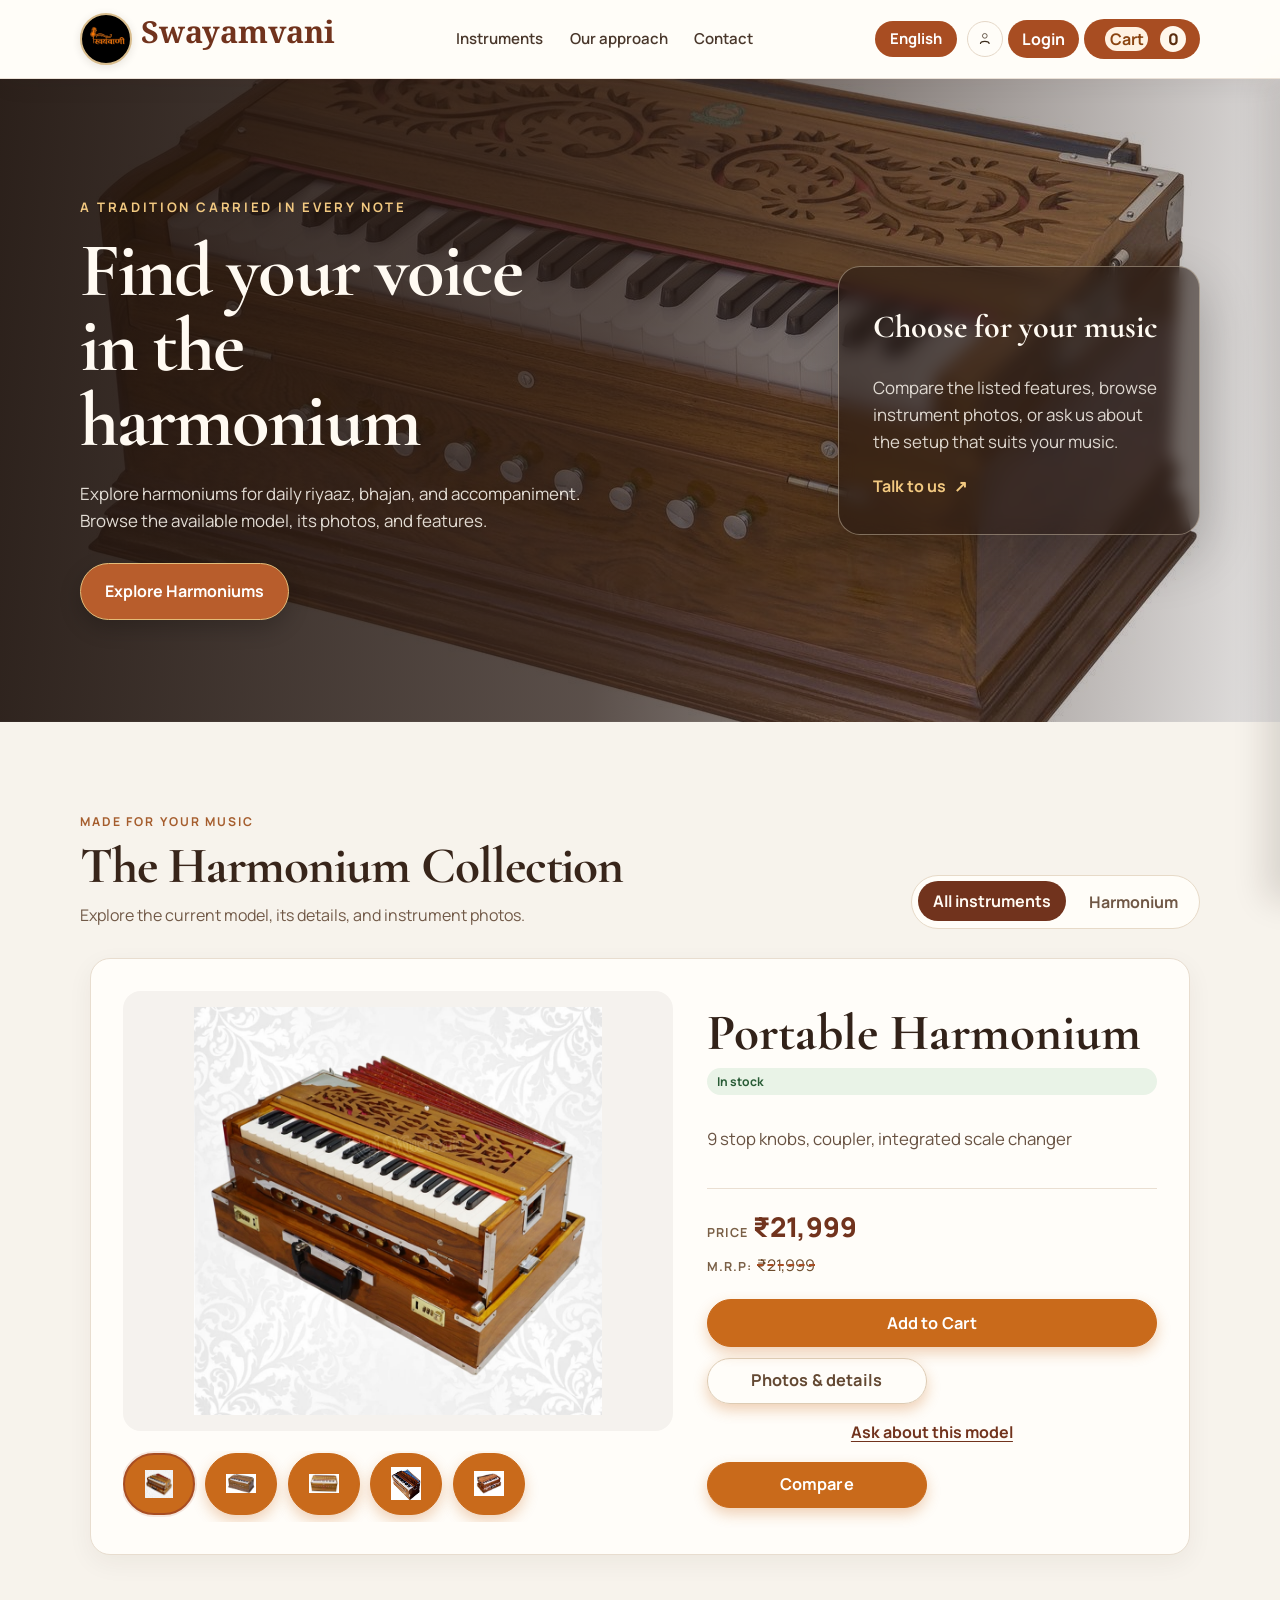
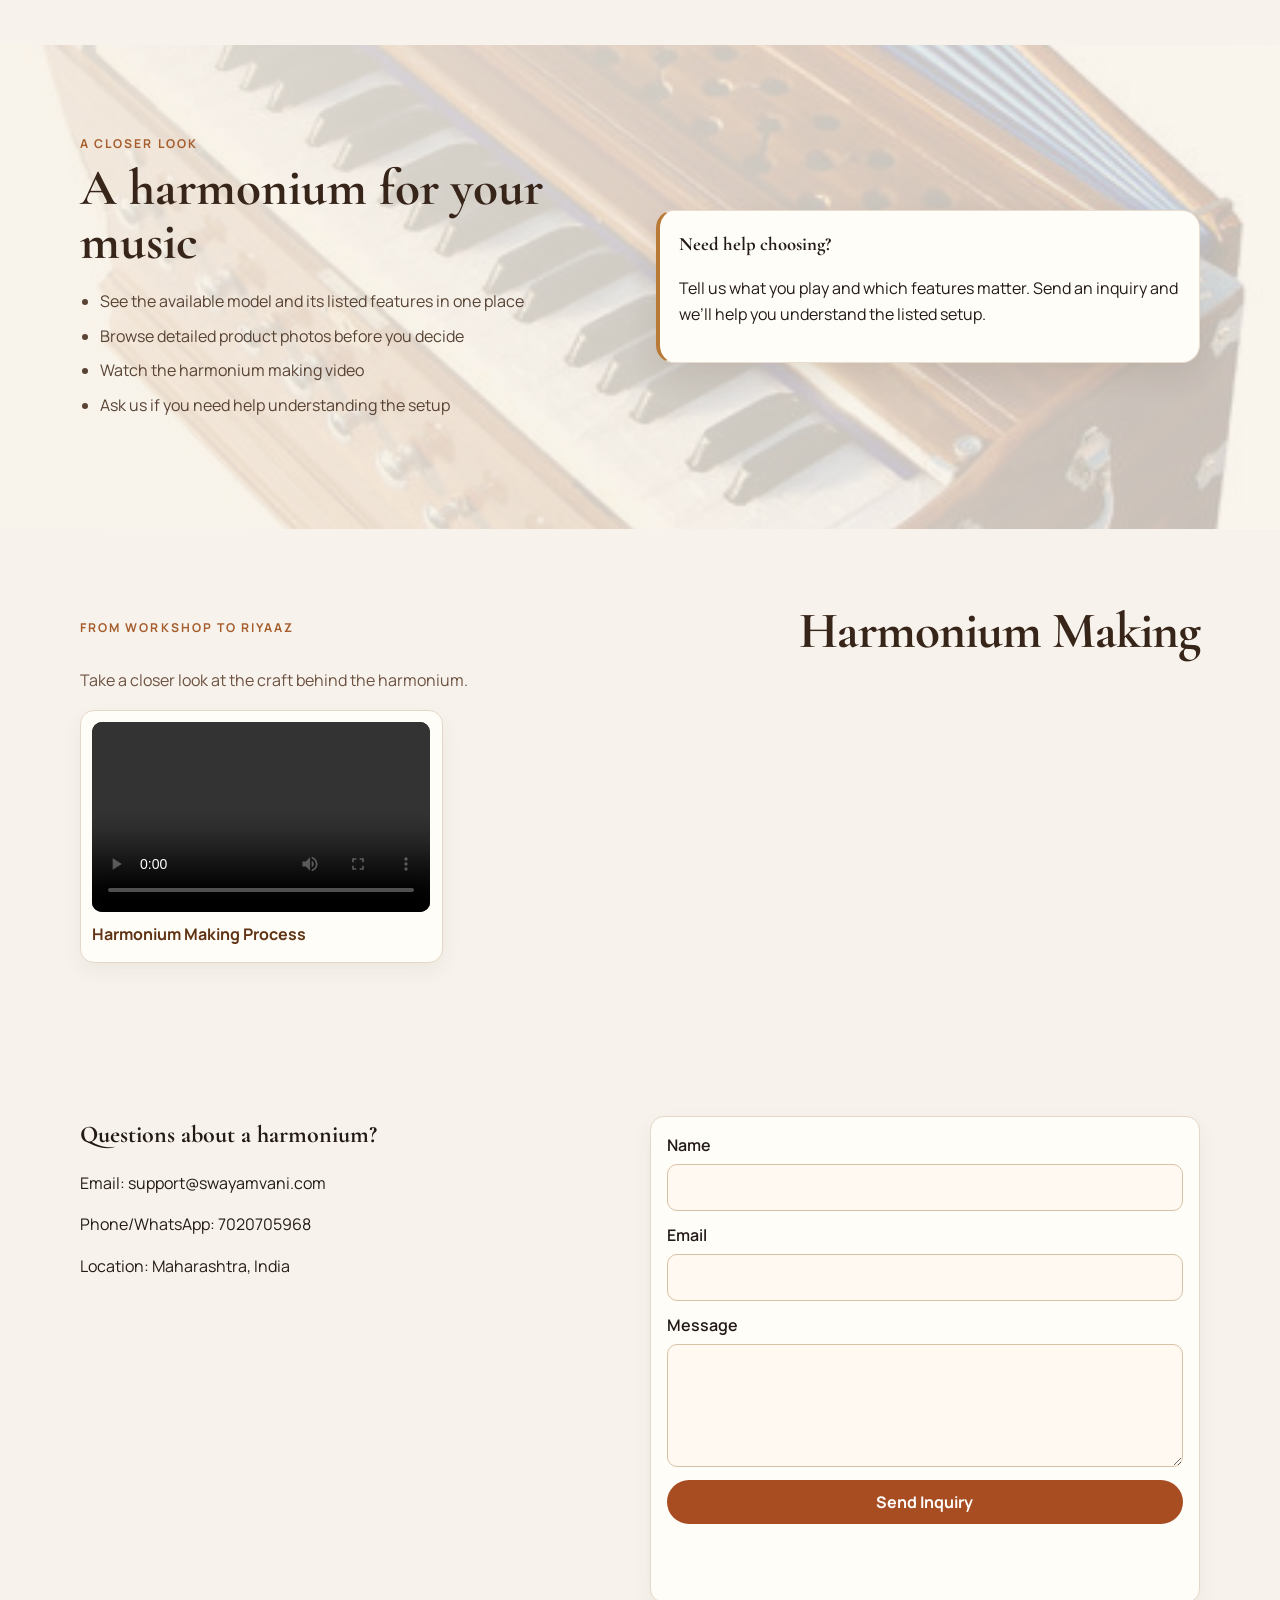
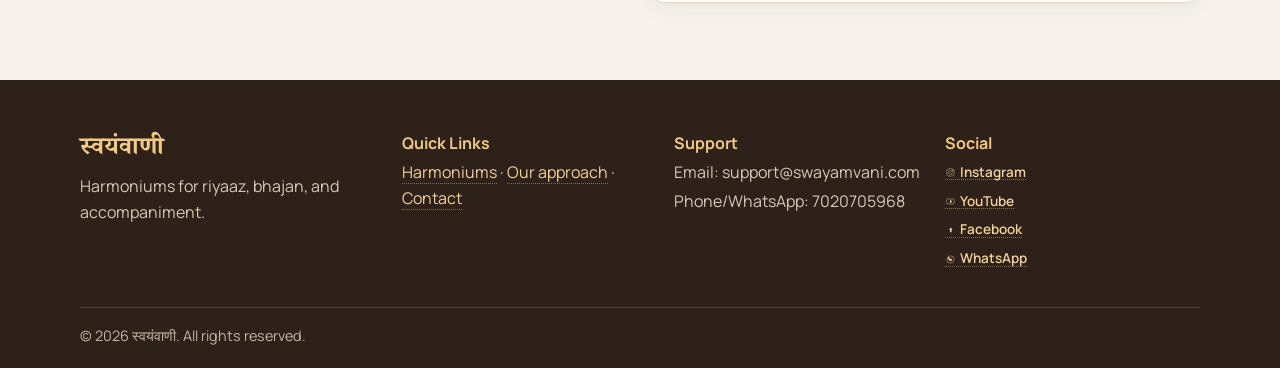
==== index.html @ ae16521b "site re design" ====
<!DOCTYPE html>
<html lang="en">
  <head>
    <meta charset="UTF-8" />
    <meta name="viewport" content="width=device-width, initial-scale=1.0" />
    <title>स्वयंवाणी Harmoniums | Harmoniums for Riyaaz</title>
    <meta
      name="description"
      content="Explore harmoniums for riyaaz, bhajan, and accompaniment. Browse photos, listed features, and harmonium making videos at स्वयंवाणी."
    />
    <link rel="icon" href="/logo.jpeg" type="image/jpeg" />
    <link rel="preconnect" href="https://fonts.googleapis.com" />
    <link rel="preconnect" href="https://fonts.gstatic.com" crossorigin />
    <link
      href="https://fonts.googleapis.com/css2?family=Cormorant+Garamond:wght@500;700&family=Manrope:wght@400;600;700&display=swap"
      rel="stylesheet"
    />
    <link rel="stylesheet" href="styles.css?v=20261112catalog4" />
  </head>
  <body>
    <header class="site-header">
      <div class="container nav-wrap">
        <a href="#" class="brand" aria-label="स्वयंवाणी Harmoniums home">
          <img src="logo.jpeg" alt="स्वयंवाणी Harmoniums" class="brand-logo" onerror="this.style.display='none'" />
          <span id="brandText" class="brand-text">स्वयंवाणी</span>
        </a>
        <nav class="main-nav" aria-label="Main navigation">
          <a href="#products" data-i18n="navProducts">Harmoniums</a>
          <a href="#about" data-i18n="navAbout">Our approach</a>
          <a href="#contact" data-i18n="navContact">Contact</a>
          <!-- Admin link hidden on customer-facing site -->
        </nav>
        <div class="header-actions">
          <label for="langSwitcher" class="sr-only">Language</label>
          <select id="langSwitcher" class="lang-switcher" aria-label="Language">
            <option value="en">English</option>
            <option value="mr">मराठी</option>
            <option value="hi">हिन्दी</option>
          </select>
          <div class="auth-group">
            <span id="customerGreeting" class="customer-greeting" aria-live="polite"></span>
            <div class="profile-menu" id="profileMenu" hidden>
              <button id="customerProfileToggle" class="profile-icon" aria-label="Show profile menu" aria-expanded="false">
                <svg viewBox="0 0 24 24" aria-hidden="true" focusable="false">
                  <circle cx="12" cy="8" r="3.2" />
                  <path d="M6 19c0-2 2-3.5 6-3.5s6 1.5 6 3.5" fill="none" stroke-width="1.5" />
                </svg>
              </button>
              <div class="profile-dropdown" id="profileDropdown" role="menu" aria-hidden="true">
                <button type="button" id="dropdownOrders" role="menuitem">Orders</button>
                <button type="button" id="dropdownLogout" role="menuitem">Logout</button>
              </div>
            </div>
           <!-- <button id="customerOrdersBtn" class="orders-btn" aria-label="View your orders" hidden>My Orders</button> -->
            <button id="customerAuthBtn" class="auth-btn" data-i18n="customerLogin">Login</button>
          </div>
          <button id="cartBtn" class="cart-btn" aria-label="Open cart">
            <span id="cartBtnLabel" data-i18n="cart">Cart</span> <span id="cartCount">0</span>
          </button>
        </div>
      </div>
    </header>

    <div id="ordersModal" class="orders-modal" aria-hidden="true">
      <div class="orders-modal-card">
        <div class="orders-head">
          <h3>My Orders</h3>
          <button id="closeOrdersModal" class="close-cart-icon" type="button" aria-label="Close">×</button>
        </div>
        <div id="ordersEmpty" class="orders-empty">No Record Found.</div>
        <div id="ordersList" class="orders-list" role="list"></div>
      </div>
    </div>

      <main>
        <section class="hero harmonium-hero">
          <div class="container hero-grid">
            <div>
              <p class="eyebrow" data-i18n="heroEyebrow">A tradition carried in every note</p>
              <h1 data-i18n="heroTitle">Find your voice in the harmonium</h1>
              <p data-i18n="heroDesc">
                Explore harmoniums for daily riyaaz, bhajan, and accompaniment. Browse the available model, its photos, and features.
              </p>
              <a class="cta" href="#products" data-i18n="shopInstruments">Shop Instruments</a>
            </div>
            <div class="hero-card">
              <h2 data-i18n="heroCardTitle">Choose for your music</h2>
              <p data-i18n="heroCardDesc">Compare the listed features, browse instrument photos, or ask us about the setup that suits your music.</p>
              <a class="hero-text-link" href="#contact">Talk to us <span aria-hidden="true">↗</span></a>
            </div>
          </div>
        </section>

        <section id="customerProfile" class="customer-profile" hidden>
          <div class="container">
            <div class="profile-card">
              <div class="profile-text">
                <h2 data-i18n="profileTitle">Your Profile</h2>
                <p data-i18n="profileGreeting">Welcome back,</p>
              </div>
              <div class="profile-details">
                <div class="profile-field">
                  <span data-i18n="labelName">Name</span>
                  <strong id="customerProfileName"></strong>
                </div>
                <div class="profile-field">
                  <span data-i18n="labelEmail">Email</span>
                  <strong id="customerProfileEmail"></strong>
                </div>
                <div class="profile-field">
                  <span data-i18n="profileMobileLabel">Mobile number</span>
                  <strong id="customerProfileMobile"></strong>
                </div>
                <div class="profile-field">
                  <span data-i18n="profileAddressLabel">Address</span>
                  <strong id="customerProfileAddress"></strong>
                </div>
                <div class="profile-field">
                  <span data-i18n="profileSinceLabel">Member since</span>
                  <strong id="customerProfileSince"></strong>
                </div>
              </div>
              <button id="profileEditBtn" type="button" class="cta profile-edit-btn" data-i18n="profileEditButton">Edit profile</button>
            </div>
          </div>
        </section>

      <section id="products" class="products-section">
        <div class="container">
          <div class="section-head">
            <div>
              <p class="eyebrow section-eyebrow" data-i18n="collectionEyebrow">Made for your music</p>
              <h2 id="catalogTitle" data-i18n="featuredInstruments">The Harmonium Collection</h2>
              <p id="catalogIntro" class="section-intro" data-i18n="collectionIntro">Explore the current model, its details, and instrument photos.</p>
            </div>
            <div class="filters" id="catalogFilters" role="group" aria-label="Instrument categories"></div>
          </div>
          <div id="productGrid" class="product-grid"></div>
        </div>
      </section>

      <section class="offers-section">
        <div class="container">
          <div class="section-head">
            <h2 id="offerTitleText" data-i18n="offerTitle">Exclusive Customer Offers</h2>
            <p id="offerDescText" data-i18n="offerDesc">Login to see available customer offers.</p>
          </div>
          <div class="offer-grid" id="offerGridDynamic"></div>
        </div>
      </section>

      <section id="about" class="about-section">
        <div class="container about-grid">
          <div>
            <p class="eyebrow section-eyebrow">A closer look</p>
            <h2 data-i18n="aboutTitle">A harmonium for your music</h2>
            <ul>
              <li data-i18n="aboutPoint1">See the available model and its listed features in one place</li>
              <li data-i18n="aboutPoint2">Browse detailed product photos before you decide</li>
              <li data-i18n="aboutPoint3">Watch the harmonium making video</li>
              <li data-i18n="aboutPoint4">Ask us if you need help understanding the setup</li>
            </ul>
          </div>
          <div class="about-note">
            <h3 data-i18n="aboutHelpTitle">Need help choosing?</h3>
            <p data-i18n="aboutHelpDesc">
              Share your level, budget, and style. We’ll recommend the right instrument and setup within 24 hours.
            </p>
          </div>
        </div>
      </section>

      <section id="videos" class="videos-section">
        <div class="container">
          <div class="section-head">
            <p class="eyebrow section-eyebrow">From workshop to riyaaz</p>
            <h2 id="videosSectionTitle" data-i18n="videosTitle">Harmonium Making</h2>
          </div>
          <p id="videosSectionDesc" class="videos-intro" data-i18n="videosDesc">Take a closer look at the craft behind the harmonium.</p>
          <div id="videoGrid" class="video-grid"></div>
        </div>
      </section>

      <section id="contact" class="contact-section">
        <div class="container contact-grid">
          <div>
            <h2 data-i18n="contactTitle">Contact Us</h2>
            <p>Email: support@swayamvani.com</p>
            <p>Phone/WhatsApp: 7020705968</p>
            <p>Location: Maharashtra, India</p>
          </div>
          <form id="inquiryForm" class="inquiry-form">
            <label>
              <span data-i18n="labelName">Name</span>
              <input type="text" id="name" required />
            </label>
            <label>
              <span data-i18n="labelEmail">Email</span>
              <input type="email" id="email" required />
            </label>
            <label>
              <span data-i18n="labelMessage">Message</span>
              <textarea id="message" rows="4" required></textarea>
            </label>
            <button type="submit" data-i18n="sendInquiry">Send Inquiry</button>
            <p id="formStatus" class="form-status" aria-live="polite"></p>
          </form>
        </div>
      </section>
    </main>

    <aside id="cartPanel" class="cart-panel" aria-hidden="true">
      <div class="cart-header">
        <h2 data-i18n="yourCart">Your Cart</h2>
        <button id="closeCart" class="close-cart-icon" aria-label="Close cart">×</button>
      </div>
      <p id="cartDiscountHint" class="cart-alert" aria-live="polite"></p>
  <div class="cart-body-grid">
        <div id="cartItems" class="cart-items"></div>
        <div class="cart-summary">
          <div class="summary-card">
            <h3 class="summary-title">Order Summary</h3>
            <div class="summary-body">
              <div class="summary-row"><span>Items</span><span id="cartItemsCount">0</span></div>
              <div class="summary-row"><span>Subtotal</span><span id="cartSubtotal">₹0</span></div>
              <div class="summary-row"><span>Savings</span><span id="cartTotalSavings">₹0</span></div>
              <p id="cartSavings" class="cart-savings" aria-live="polite"></p>
              <div class="coupon-box">
                <label for="couponCodeInput" data-i18n="couponLabel">Coupon</label>
                <div class="coupon-row">
                  <input id="couponCodeInput" type="text" placeholder="Enter code" autocomplete="off" />
                  <button id="couponApplyBtn" type="button" class="filter-btn" data-i18n="applyCoupon">Apply</button>
                </div>
                <p id="couponStatus" class="form-status" aria-live="polite"></p>
              </div>
              <div class="ship-box">
                  <label for="checkoutMobile">Mobile</label>
                  <input id="checkoutMobile" type="tel" inputmode="numeric" pattern="\\d{10}" maxlength="10" placeholder="10-digit mobile" />
                  <label for="checkoutAddress">Shipping Address</label>
                  <textarea id="checkoutAddress" rows="2" placeholder="House, street, city, pincode"></textarea>
                  <p id="shipStatus" class="form-status" aria-live="polite"></p>
                </div>
            </div>
            <div class="summary-total"><span data-i18n="total">Total</span><span id="cartTotal">₹0</span></div>
            <div class="cart-actions">
              <button id="checkoutBtn" data-i18n="checkout">Proceed to Checkout</button>
              <button id="closeCartFooter" class="close-cart-btn" data-i18n="closeCart">Close Cart</button>
            </div>
          </div>
        </div>
      </div>
    </aside>

    <div id="productModal" class="product-modal" aria-hidden="true">
      <div class="product-modal-card">
        <div class="product-modal-head">
          <h3 id="productModalTitle"></h3>
          <button id="closeProductModal" class="close-cart-icon" type="button" aria-label="Close">×</button>
        </div>
        <p id="productModalMeta" class="product-modal-meta"></p>
        <div id="productMediaList" class="product-media-list"></div>
        <div class="product-modal-actions">
          <button id="productModalAddToCart" type="button" data-i18n="addToCart">Add to Cart</button>
        </div>
      </div>
    </div>

    <div id="customerModal" class="customer-modal" aria-hidden="true">
      <div class="customer-modal-card">
        <div class="customer-modal-head">
          <h3 data-i18n="customerTitle">Customer Account</h3>
          <button id="closeCustomerModal" class="close-cart-icon" type="button" aria-label="Close">×</button>
        </div>
        <div class="customer-layout">
          <div class="customer-auth-grid">
            <form id="customerLoginForm" class="inquiry-form customer-form">
              <h4 data-i18n="customerLogin">Login</h4>
              <label>
                <span data-i18n="labelEmail">Email</span>
                <input type="email" id="customerLoginEmail" required />
              </label>
              <label>
                <span data-i18n="customerPassword">Password</span>
                <span class="password-field">
                  <input type="password" id="customerLoginPassword" minlength="6" required />
                  <button type="button" class="password-toggle" data-target="customerLoginPassword" onclick="togglePasswordById('customerLoginPassword', this)" aria-label="Show password" aria-pressed="false">
                    <svg class="password-eye" viewBox="0 0 24 24" aria-hidden="true">
                      <path d="M2 12s3.5-6 10-6 10 6 10 6-3.5 6-10 6-10-6-10-6z" fill="none" stroke="currentColor" stroke-width="2"/>
                      <circle cx="12" cy="12" r="3" fill="none" stroke="currentColor" stroke-width="2"/>
                      <path class="password-eye-slash" d="M4 20L20 4" fill="none" stroke="currentColor" stroke-width="2"/>
                    </svg>
                  </button>
                </span>
              </label>
              <button type="submit" data-i18n="customerLogin">Login</button>
              <p id="customerLoginStatus" class="form-status customer-auth-status" aria-live="polite"></p>
              <p class="form-footnote">We’ll remember your cart and lesson credits.</p>
              <a href="#forgot-password" id="forgotPasswordLink" class="text-link" data-i18n="customerForgotPassword">Forgot password?</a>
              <a href="#" id="showRegisterLink" class="text-link">Create account</a>
            </form>
            <form id="customerRegisterForm" class="inquiry-form customer-form hidden">
              <h4 data-i18n="customerRegister">Create Account</h4>
              <label>
                <span data-i18n="labelName">Name</span>
                <input
                  type="text"
                  id="customerRegisterName"
                  placeholder="Enter first and last name"
                  maxlength="20"
                  pattern=".{1,20}"
                  title="Enter first and last name, max 20 characters"
                  required
                />
              </label>
              <label>
                <span data-i18n="labelEmail">Email</span>
                <input type="email" id="customerRegisterEmail" required />
              </label>
              <label>
                <span data-i18n="customerPassword">Password</span>
                <span class="password-field">
                  <input type="password" id="customerRegisterPassword" minlength="6" required />
                  <button type="button" class="password-toggle" data-target="customerRegisterPassword" onclick="togglePasswordById('customerRegisterPassword', this)" aria-label="Show password" aria-pressed="false">
                    <svg class="password-eye" viewBox="0 0 24 24" aria-hidden="true">
                      <path d="M2 12s3.5-6 10-6 10 6 10 6-3.5 6-10 6-10-6-10-6z" fill="none" stroke="currentColor" stroke-width="2"/>
                      <circle cx="12" cy="12" r="3" fill="none" stroke="currentColor" stroke-width="2"/>
                      <path class="password-eye-slash" d="M4 20L20 4" fill="none" stroke="currentColor" stroke-width="2"/>
                    </svg>
                  </button>
                </span>
              </label>
              <button type="submit" data-i18n="customerRegister">Create Account</button>
              <p id="customerRegisterStatus" class="form-status customer-auth-status" aria-live="polite"></p>
              <p class="form-footnote">No spam. Only order updates and tuning tips.</p>
              <a href="#" id="backToLoginLink" class="text-link" data-i18n="customerBackToLogin">Back to login</a>
            </form>
            <form id="customerForgotForm" class="inquiry-form customer-form hidden">
              <h4 data-i18n="customerForgotPassword">Forgot password?</h4>
              <p class="form-footnote" data-i18n="customerForgotDesc">
                Enter the email tied to your account and we will email you a temporary password.
              </p>
              <label>
                <span data-i18n="labelEmail">Email</span>
                <input type="email" id="customerForgotEmail" required />
              </label>
              <button type="submit" data-i18n="customerSendReset">Send reset instructions</button>
              <p id="customerForgotStatus" class="form-status customer-auth-status" aria-live="polite"></p>
              <a href="#" id="backToLoginFromForgot" class="text-link" data-i18n="customerBackToLogin">Back to login</a>
            </form>
            <form id="customerUpdateForm" class="inquiry-form customer-form hidden">
              <h4 data-i18n="customerUpdatePassword">Update password</h4>
              <p class="form-footnote" data-i18n="customerUpdatePasswordDesc">
                Choose a strong new password and confirm it below.
              </p>
              <label>
                <span data-i18n="customerPassword">New password</span>
                <span class="password-field">
                  <input type="password" id="customerNewPassword" minlength="6" required />
                  <button
                    type="button"
                    class="password-toggle"
                    data-target="customerNewPassword"
                    onclick="togglePasswordById('customerNewPassword', this)"
                    aria-label="Show password"
                    aria-pressed="false"
                  >
                    <svg class="password-eye" viewBox="0 0 24 24" aria-hidden="true">
                      <path d="M2 12s3.5-6 10-6 10 6 10 6-3.5 6-10 6-10-6-10-6z" fill="none" stroke="currentColor" stroke-width="2"/>
                      <circle cx="12" cy="12" r="3" fill="none" stroke="currentColor" stroke-width="2"/>
                      <path class="password-eye-slash" d="M4 20L20 4" fill="none" stroke="currentColor" stroke-width="2"/>
                    </svg>
                  </button>
                </span>
              </label>
              <label>
                <span data-i18n="customerConfirmPassword">Confirm password</span>
                <span class="password-field">
                  <input type="password" id="customerConfirmPassword" minlength="6" required />
                  <button
                    type="button"
                    class="password-toggle"
                    data-target="customerConfirmPassword"
                    onclick="togglePasswordById('customerConfirmPassword', this)"
                    aria-label="Show password"
                    aria-pressed="false"
                  >
                    <svg class="password-eye" viewBox="0 0 24 24" aria-hidden="true">
                      <path d="M2 12s3.5-6 10-6 10 6 10 6-3.5 6-10 6-10-6-10-6z" fill="none" stroke="currentColor" stroke-width="2"/>
                      <circle cx="12" cy="12" r="3" fill="none" stroke="currentColor" stroke-width="2"/>
                      <path class="password-eye-slash" d="M4 20L20 4" fill="none" stroke="currentColor" stroke-width="2"/>
                    </svg>
                  </button>
                </span>
              </label>
              <button type="submit" data-i18n="customerUpdatePassword">Update password</button>
              <p id="customerUpdateStatus" class="form-status customer-auth-status" aria-live="polite"></p>
              <a href="#" id="backToLoginFromUpdate" class="text-link" data-i18n="customerBackToLogin">Back to login</a>
            </form>
          </div>
    </div>
  </div>
</div>

    <div id="profileModal" class="customer-modal" aria-hidden="true">
      <div class="customer-modal-card">
        <div class="customer-modal-head">
          <h3 data-i18n="profileEditTitle">Edit profile</h3>
          <button id="closeProfileModal" class="close-cart-icon" type="button" aria-label="Close">×</button>
        </div>
        <form id="customerProfileForm" class="inquiry-form customer-form">
          <label>
            <span data-i18n="labelEmail">Email</span>
            <input type="email" id="profileEmailInput" required />
          </label>
          <label>
            <span data-i18n="profileMobileLabel">Mobile number</span>
            <input type="tel" id="profileMobileInput" />
          </label>
          <label>
            <span data-i18n="profileAddressLabel">Address</span>
            <textarea id="profileAddressInput" rows="3"></textarea>
          </label>
          <button type="submit" data-i18n="profileSaveChanges">Save changes</button>
          <p id="customerProfileStatus" class="form-status customer-auth-status" aria-live="polite"></p>
        </form>
      </div>
    </div>

    <footer class="site-footer">
      <div class="container footer-grid">
        <div>
          <p class="footer-brand">स्वयंवाणी</p>
          <p class="footer-copy">Harmoniums for riyaaz, bhajan, and accompaniment.</p>
        </div>
        <div>
          <p class="footer-title">Quick Links</p>
          <p><a href="#products">Harmoniums</a> · <a href="#about">Our approach</a> · <a href="#contact">Contact</a></p>
        </div>
        <div>
          <p class="footer-title">Support</p>
          <p>Email: support@swayamvani.com</p>
          <p>Phone/WhatsApp: 7020705968</p>
        </div>
        <div>
          <p class="footer-title">Social</p>
          <p>
            <a class="social-link" href="https://instagram.com/swayamvani_instruments" target="_blank" rel="noopener noreferrer">
              <svg class="social-icon" viewBox="0 0 24 24" aria-hidden="true" focusable="false">
                <rect x="4" y="4" width="16" height="16" rx="5" stroke-width="1.5" />
                <circle cx="12" cy="12" r="4" stroke-width="1.5" />
                <circle cx="17" cy="7" r="1.2" fill="currentColor" stroke="none" />
              </svg>
              Instagram
            </a>
          </p>
          <p>
            <a class="social-link" href="https://youtube.com/@swayamvani" target="_blank" rel="noopener noreferrer">
              <svg class="social-icon" viewBox="0 0 24 24" aria-hidden="true" focusable="false">
                <rect x="3.5" y="6.5" width="17" height="11" rx="3" stroke-width="1.5" />
                <polygon points="11,8 16,12 11,16" fill="currentColor" stroke="none" />
              </svg>
              YouTube
            </a>
          </p>
          <p>
            <a class="social-link" href="https://facebook.com/swayamvani" target="_blank" rel="noopener noreferrer">
              <svg class="social-icon" viewBox="0 0 24 24" aria-hidden="true" focusable="false">
                <path d="M10 8h2V6h2.5v2H16v2h-1.5v6H11V10H9V8z" fill="currentColor" stroke="none" />
              </svg>
              Facebook
            </a>
          </p>
          <p>
            <a class="social-link" href="https://wa.me/917020705968" target="_blank" rel="noopener noreferrer">
              <svg class="social-icon" viewBox="0 0 24 24" aria-hidden="true" focusable="false">
                <circle cx="12" cy="12" r="8" stroke-width="1.5" />
                <path d="M15.2 10.8c-.2-.1-1-.3-1.3-.3-.4 0-.9.3-1.1.5-.2.2-.5.2-.8.1-.3-.1-.9-.5-1.3-.9-.4-.4-.6-.8-.5-1.1.1-.3.2-.4 0-.6-.1-.2-.6-1.1-.9-1.5-.3-.4-.6-.3-.9-.3H8c-.2 0-.5.1-.7.3-.2.2-.8.7-.8 1.8 0 1 .8 2.6 1 2.9.2.3 1.6 2.4 4.2 3.4.6.3 1.2.5 1.7.4.5-.1 1.4-.5 1.8-.9.4-.4.4-.8.3-.9-.1-.1-.3-.2-.5-.3z" fill="currentColor" stroke="none" />
              </svg>
              WhatsApp
            </a>
          </p>
        </div>
      </div>
      <div class="container footer-bottom">© 2026 स्वयंवाणी. All rights reserved.</div>
    </footer>

    <script src="https://checkout.razorpay.com/v1/checkout.js"></script>
    <script src="script.js?v=20261112catalog4"></script>
    <script src="inventory.js?v=20261112harmonium1"></script>
    <script src="comparison.js?v=20261112v1"></script>
    <script src="assets/orders/orders.js?v=20260322v1"></script>
  </body>
</html>
---- styles.css ----
@import url("https://fonts.googleapis.com/css2?family=Manrope:wght@400;600;700&family=Cormorant+Garamond:wght@500;700&family=Noto+Serif+Devanagari:wght@600;700&display=swap");

:root {
  --bg: #f7f1e8;
  --surface: #fffdf8;
  --text: #1f1a17;
  --accent: #c96a1b;
  --accent-dark: #8a4410;
  --gold: #d79a45;
  --line: #e6d9c8;
  --success: #1d6d32;
}

*,
*::before,
*::after {
  box-sizing: border-box;
}

img {
  max-width: 100%;
  height: auto;
}

html {
  font-size: 16px;
}

body {
  margin: 0;
  font-family: "Manrope", sans-serif;
  line-height: 1.6;
  -webkit-text-size-adjust: 100%;
  background:
    linear-gradient(rgba(247, 241, 232, 0.78), rgba(247, 241, 232, 0.9)),
    url("Indian_instrument.jpeg"),
    radial-gradient(circle at 85% 20%, rgba(201, 106, 27, 0.14) 0%, transparent 32%),
    radial-gradient(circle at 10% 75%, rgba(215, 154, 69, 0.12) 0%, transparent 27%),
    var(--bg);
  background-size: cover, cover, auto, auto, auto;
  background-position: center, center, center, center, center;
  background-attachment: fixed;
  color: var(--text);
}

h1,
h2,
h3 {
  font-family: "Cormorant Garamond", serif;
  margin: 0;
}

.container {
  width: min(1120px, 92%);
  margin: 0 auto;
}

.site-header {
  position: sticky;
  top: 0;
  z-index: 30;
  border-bottom: 1px solid var(--line);
  background: rgba(255, 251, 244, 0.94);
  backdrop-filter: blur(8px);
}

.nav-wrap {
  display: flex;
  align-items: center;
  justify-content: space-between;
  min-height: 70px;
  gap: 0.65rem;
}

.brand {
  display: inline-flex;
  align-items: center;
  gap: 0.55rem;
  text-decoration: none;
  color: var(--accent);
}

.brand-logo {
  width: 52px;
  height: 52px;
  object-fit: cover;
  border-radius: 50%;
  border: 2px solid var(--gold);
  background: #000;
  padding: 4px;
}

.brand-text {
  font-family: "Noto Serif Devanagari", "Tiro Devanagari Hindi", serif;
  font-size: 1.9rem;
  font-weight: 700;
  line-height: 1;
}

.main-nav {
  display: flex;
  gap: 1.2rem;
}

.main-nav a {
  text-decoration: none;
  color: #3a2a1a;
  font-weight: 600;
  transition: color 0.2s ease;
}

.main-nav a[data-i18n="navAdmin"] {
  display: none !important;
}

.main-nav a:hover {
  color: var(--accent-dark);
}

.header-actions {
  display: flex;
  align-items: center;
  gap: 0.35rem;
  flex-wrap: wrap;
  justify-content: flex-end;
  min-width: 0;
}

.admin-header-actions {
  display: none;
  align-items: center;
  gap: 0.5rem;
}

.admin-header-actions.is-visible {
  display: flex;
}

.auth-group {
  display: inline-flex;
  align-items: center;
  gap: 0.28rem;
  min-width: 0;
}

.lang-switcher {
  border: none;
  border-radius: 999px;
  background: var(--accent);
  color: #fff;
  padding: 0.45rem 0.95rem;
  height: 2.2rem;
  font-family: "Manrope", sans-serif;
  font-size: 0.93rem;
  font-weight: 700;
  text-align: left;
  min-width: 0;
  line-height: 1.2;
  cursor: pointer;
  appearance: none;
  transition: transform 0.2s ease, background 0.2s ease;
}

.header-actions .auth-btn,
.header-actions .orders-btn,
.header-actions .cart-btn {
  padding: 0.48rem 0.88rem;
  min-height: 2.15rem;
}

.orders-btn {
  font-size: 0.92rem;
  font-weight: 700;
}

.cart-btn {
  display: inline-flex;
  align-items: center;
  gap: 0.35rem;
  font-size: 0.95rem;
}

.cart-btn #cartCount {
  min-width: 1.6rem;
  min-height: 1.6rem;
  display: inline-flex;
  align-items: center;
  justify-content: center;
  border-radius: 999px;
  background: #fff7ec;
  color: #5a2d0f;
  font-weight: 800;
  padding: 0 0.3rem;
}

.customer-greeting {
  max-width: 90px;
  overflow: hidden;
  text-overflow: ellipsis;
  white-space: nowrap;
  font-weight: 700;
  color: #3a2a1a;
  display: inline-block;
  font-size: 0.95rem;
  line-height: 1.2;
  flex-shrink: 1;
}

.profile-icon {
  width: 2.25rem;
  min-width: 2.25rem;
  height: 2.25rem;
  border: 1px solid var(--line);
  border-radius: 999px;
  background: var(--surface);
  color: #3a2a1a;
  display: inline-flex;
  align-items: center;
  justify-content: center;
  cursor: pointer;
  transition: transform 0.2s ease, background 0.2s ease;
}

.profile-icon svg {
  width: 1.1rem;
  height: 1.1rem;
  stroke: currentColor;
  fill: none;
}

.profile-icon[aria-expanded="true"] {
  background: #fff6ea;
  border-color: var(--accent);
}

.profile-menu {
  position: relative;
  display: inline-flex;
}

.profile-dropdown {
  position: absolute;
  top: calc(100% + 6px);
  right: 0;
  min-width: 160px;
  background: #fffaf3;
  border: 1px solid #e6d3bf;
  border-radius: 12px;
  box-shadow: 0 10px 32px rgba(52, 26, 12, 0.16);
  padding: 0.4rem;
  display: none;
  flex-direction: column;
  gap: 0.25rem;
  z-index: 50;
}

.profile-dropdown button {
  border: none;
  background: #fff;
  border-radius: 10px;
  padding: 0.55rem 0.75rem;
  text-align: left;
  font-weight: 700;
  color: #3a2a1a;
  cursor: pointer;
  transition: background 0.15s ease, color 0.15s ease;
}

.profile-dropdown button:hover {
  background: #fff1dc;
  color: var(--accent-dark);
}

.profile-menu.open .profile-dropdown {
  display: flex;
}

.lang-switcher:focus-visible {
  outline: 2px solid rgba(201, 106, 27, 0.35);
  outline-offset: 2px;
}

.logout-hidden {
  display: none !important;
}

.sr-only {
  position: absolute;
  width: 1px;
  height: 1px;
  padding: 0;
  margin: -1px;
  overflow: hidden;
  clip: rect(0, 0, 0, 0);
  white-space: nowrap;
  border: 0;
}

.cart-btn,
.orders-btn,
.auth-btn,
.cta,
.filter-btn,
.cart-item button,
.inquiry-form button,
#checkoutBtn,
.close-cart-btn,
.product-card button,
.product-modal-actions button,
.video-form button,
.video-delete {
  border: none;
  border-radius: 999px;
  background: var(--accent);
  color: #fff;
  font-family: "Manrope", sans-serif;
  font-size: 1rem;
  font-weight: 700;
  padding: 0.68rem 1.1rem;
  cursor: pointer;
  transition: background 0.2s ease, box-shadow 0.2s ease;
}

.product-card button,
.product-modal-actions button,
#productModalAddToCart {
  font-size: 1.02rem;
  padding: 0.78rem 1.25rem;
  min-width: 0;
  line-height: 1.2;
  letter-spacing: 0.01em;
  background: #c96a1b;
  border: 1px solid #c96a1b;
  box-shadow: 0 6px 14px rgba(201, 106, 27, 0.3);
  display: inline-flex;
  align-items: center;
  justify-content: center;
}

.cart-item button {
  font-size: 0.9rem;
  padding: 0.5rem 0.85rem;
  min-width: auto;
  box-shadow: none;
}

.filter-btn {
  padding: 0.45rem 0.9rem;
}

.product-card button:hover,
.product-modal-actions button:hover,
#productModalAddToCart:hover {
  background: #b35d17;
  border-color: #b35d17;
  box-shadow: 0 6px 14px rgba(179, 93, 23, 0.3);
}

.product-card button:active,
.product-modal-actions button:active,
#productModalAddToCart:active {
  background: #9d5314;
  border-color: #9d5314;
  box-shadow: 0 4px 10px rgba(157, 83, 20, 0.28);
}

.product-savings-line {
  font-weight: 700;
  color: var(--accent-dark);
  margin: 0.2rem 0 0.35rem;
}

.cart-btn span {
  display: inline-block;
  min-width: 1.35rem;
  text-align: center;
  background: #fff2e2;
  color: #8a4410;
  border-radius: 999px;
  margin-left: 0.4rem;
  padding: 0.05rem 0.3rem;
}

.customer-greeting {
  font-size: 0.88rem;
  font-weight: 700;
  color: #5a3a21;
  max-width: 170px;
  white-space: nowrap;
  overflow: hidden;
  text-overflow: ellipsis;
}

.hero {
  padding: 4rem 0;
}

.hero-grid {
  display: grid;
  grid-template-columns: 1.2fr 0.8fr;
  gap: 1.5rem;
  align-items: stretch;
}

.eyebrow {
  letter-spacing: 0.09em;
  text-transform: uppercase;
  font-weight: 700;
  color: var(--accent);
  margin-bottom: 0.2rem;
}

.hero h1 {
  font-size: 2.6rem;
  line-height: 1.05;
}

.hero p {
  max-width: 58ch;
  margin: 1rem 0 1.5rem;
}

.cta {
  display: inline-block;
  text-decoration: none;
  background: linear-gradient(130deg, var(--accent) 0%, var(--accent-dark) 100%);
  color: white;
  padding: 0.78rem 1.2rem;
}

.hero-card {
  background: linear-gradient(135deg, #fffaf2, #f6e6cf);
  border: 1px solid #e4cfb3;
  border-radius: 22px;
  padding: 1.5rem;
  display: flex;
  flex-direction: column;
  justify-content: center;
  box-shadow: 0 10px 25px rgba(68, 41, 20, 0.08);
}

.customer-profile {
  padding: 3rem 0 1rem;
}

.profile-card {
  border-radius: 18px;
  border: 1px solid var(--line);
  background: #fffdf9;
  box-shadow: 0 18px 35px rgba(68, 41, 20, 0.09);
  padding: 1.5rem;
  display: flex;
  flex-direction: column;
  gap: 1rem;
  align-items: stretch;
}

.profile-text h2 {
  margin: 0;
  font-size: 1.8rem;
}

.profile-text p {
  margin: 0.35rem 0 0;
  color: #6d5140;
}

.profile-details {
  display: grid;
  gap: 0.4rem;
}

.profile-field {
  display: flex;
  justify-content: space-between;
  align-items: baseline;
  gap: 0.6rem;
}

.profile-field span {
  color: #6d5140;
  font-weight: 600;
}

.profile-field strong {
  font-size: 1rem;
  font-weight: 600;
  color: var(--text);
}

.profile-edit-btn {
  align-self: flex-end;
  border-radius: 999px;
  padding: 0.6rem 1.4rem;
  font-weight: 700;
}

.offers-section {
  padding: 3rem 0;
  background: linear-gradient(180deg, rgba(255, 250, 243, 0.9), rgba(255, 250, 243, 0.6));
}

.offers-section .section-head {
  flex-direction: column;
  align-items: flex-start;
  gap: 0.4rem;
}

.offers-section .section-head p {
  margin: 0;
  max-width: 640px;
  color: #5f3313;
}

.offer-grid {
  margin-top: 1.5rem;
  display: grid !important;
  grid-template-columns: repeat(auto-fit, minmax(240px, 1fr));
  gap: 1rem;
}

.offer-card {
  display: flex;
  gap: 0.9rem;
  padding: 1.2rem;
  border-radius: 16px;
  border: 1px solid var(--line);
  background: #fffdf8;
  box-shadow: 0 8px 20px rgba(68, 41, 20, 0.06);
}

.offer-icon {
  width: 48px;
  height: 48px;
  border-radius: 16px;
  background: var(--accent);
  color: #fff;
  font-weight: 700;
  display: inline-flex;
  align-items: center;
  justify-content: center;
  font-size: 1rem;
}

.offer-card h3 {
  margin: 0;
  font-size: 1rem;
}

.offer-card p {
  margin: 0.35rem 0 0;
  color: #5f3313;
  font-size: 0.95rem;
}

.products-section,
.about-section,
.contact-section {
  padding: 3.2rem 0;
}

.section-head {
  display: flex;
  align-items: center;
  justify-content: space-between;
  gap: 1rem;
  flex-wrap: wrap;
}

.filters {
  display: flex;
  flex-wrap: wrap;
  gap: 0.5rem;
}

.filter-btn.active,
.filter-btn:hover,
.lang-switcher:hover,
.orders-btn:hover,
.auth-btn:hover,
.cart-btn:hover,
#checkoutBtn:hover,
.inquiry-form button:hover,
.close-cart-btn:hover,
.product-card button:hover,
.product-modal-actions button:hover,
.video-form button:hover,
.video-delete:hover,
.cta:hover {
  transform: translateY(-1px);
  background: var(--accent-dark);
  color: white;
}

.customer-modal {
  position: fixed;
  inset: 0;
  display: none;
  align-items: center;
  justify-content: center;
  padding: 1rem;
  background: rgba(23, 15, 9, 0.52);
  z-index: 80;
}

.customer-modal.open {
  display: flex;
}

.customer-modal-card {
  width: min(640px, 96%);
  background: linear-gradient(135deg, #fffaf3 0%, #fff5e3 50%, #fffaf8 100%);
  border: 1px solid rgba(140, 96, 52, 0.18);
  border-radius: 18px;
  padding: 1.25rem;
  box-shadow: 0 18px 50px rgba(52, 26, 12, 0.18);
  margin: 0 auto;
  display: flex;
  flex-direction: column;
  gap: 0.6rem;
}

.customer-modal-head {
  display: flex;
  align-items: center;
  justify-content: space-between;
  gap: 1rem;
  margin-bottom: 0.4rem;
}

.customer-modal-head h3 {
  font-size: 1.6rem;
}
.customer-layout {
  display: flex;
  flex-direction: column;
  gap: 1rem;
  align-items: stretch;
  margin-top: 0.5rem;
}

.customer-modal-card .customer-form {
  width: 100%;
}

.hidden {
  display: none !important;
}

.text-link {
  display: inline-block;
  color: var(--accent);
  font-weight: 800;
  text-decoration: underline;
  text-underline-offset: 3px;
  cursor: pointer;
  background: none;
  border: none;
  padding: 0.45rem 0;
}

.text-link:hover {
  color: var(--accent-dark);
}

.register-wrap {
  width: 100%;
}

.customer-hero {
  display: none !important;
}

.mobile-hidden {
  display: none !important;
}

.customer-hero {
  position: relative;
  padding: 1rem;
  border-radius: 14px;
  background: radial-gradient(circle at 20% 20%, rgba(227, 176, 118, 0.18), transparent 45%),
    radial-gradient(circle at 80% 0%, rgba(140, 96, 52, 0.2), transparent 35%),
    linear-gradient(145deg, #2f170a, #4a2711 55%, #2f170a);
  color: #fff7eb;
  overflow: hidden;
  border: 1px solid rgba(255, 255, 255, 0.1);
  box-shadow: inset 0 0 0 1px rgba(255, 255, 255, 0.03);
}

.customer-pill {
  display: inline-flex;
  align-items: center;
  gap: 0.4rem;
  padding: 0.25rem 0.7rem;
  border-radius: 999px;
  background: rgba(255, 255, 255, 0.12);
  border: 1px solid rgba(255, 255, 255, 0.2);
  font-size: 0.85rem;
  letter-spacing: 0.01em;
}

.customer-hero-title {
  margin: 0.5rem 0 0.7rem;
  font-size: 1.35rem;
  line-height: 1.35;
}

.customer-perks {
  list-style: none;
  padding: 0;
  margin: 0;
  display: flex;
  flex-direction: column;
  gap: 0.4rem;
}

.customer-perks li {
  position: relative;
  padding-left: 1.5rem;
  line-height: 1.4;
}

.customer-perks li::before {
  content: "";
  position: absolute;
  left: 0.35rem;
  top: 0.55rem;
  width: 0.4rem;
  height: 0.4rem;
  border-radius: 50%;
  background: #f6d59f;
  box-shadow: 0 0 0 5px rgba(246, 213, 159, 0.15);
}

.customer-stats {
  display: grid;
  grid-template-columns: repeat(auto-fit, minmax(120px, 1fr));
  gap: 0.45rem;
  margin: 0.8rem 0 0.5rem;
}

.stat-card {
  background: rgba(255, 255, 255, 0.12);
  border: 1px solid rgba(255, 255, 255, 0.18);
  border-radius: 12px;
  padding: 0.55rem 0.6rem;
}

.stat-value {
  display: block;
  font-weight: 700;
  font-size: 1.1rem;
}

.stat-label {
  font-size: 0.85rem;
  color: rgba(255, 247, 235, 0.8);
}

.customer-quote {
  margin: 0.2rem 0 0;
  font-size: 0.95rem;
  color: rgba(255, 247, 235, 0.9);
  font-style: italic;
}

.customer-auth-grid {
  grid-template-columns: 1fr 1fr;
  gap: 0.9rem;
}

.customer-form {
  background: #fff;
  border: 1px solid #ecd9c4;
  border-radius: 12px;
  padding: 0.9rem;
  box-shadow: 0 10px 28px rgba(52, 26, 12, 0.08);
}

.customer-form h4 {
  margin: 0 0 0.35rem;
}

.form-footnote {
  margin: 0.35rem 0 0;
  color: #7f6248;
  font-size: 0.88rem;
}

.orders-modal {
  position: fixed;
  inset: 0;
  display: none;
  align-items: center;
  justify-content: center;
  padding: 1rem;
  background: rgba(23, 15, 9, 0.52);
  z-index: 85;
}

.orders-modal.open {
  display: flex;
}

.orders-modal-card {
  width: min(520px, 95%);
  background: #fffaf3;
  border: 1px solid rgba(140, 96, 52, 0.18);
  border-radius: 18px;
  padding: 1.1rem;
  box-shadow: 0 16px 40px rgba(52, 26, 12, 0.16);
  max-height: 75vh;
  overflow: hidden;
}

.orders-head {
  display: flex;
  align-items: center;
  justify-content: space-between;
  gap: 1rem;
  margin-bottom: 0.5rem;
}

.orders-head h3 {
  margin: 0;
}

.orders-empty {
  color: #7f6248;
  margin: 0.3rem 0 0.5rem;
}

.orders-list {
  display: grid;
  gap: 0.75rem;
  max-height: 60vh;
  overflow-y: auto;
  padding-right: 0.3rem;
}

.order-card {
  border: 1px solid #ecd9c4;
  border-radius: 14px;
  padding: 0.85rem;
  background: #fff;
  box-shadow: 0 10px 24px rgba(52, 26, 12, 0.08);
}

.order-card-head {
  display: flex;
  justify-content: space-between;
  align-items: center;
  gap: 0.6rem;
}

.order-id {
  font-weight: 700;
  margin: 0;
}

.order-date {
  margin: 0;
  color: #7f6248;
}

.order-status {
  padding: 0.25rem 0.7rem;
  border-radius: 999px;
  border: 1px solid #d9c7b4;
  background: #fff6ea;
  font-size: 0.9rem;
}

.order-items {
  margin: 0.35rem 0;
}

.order-total {
  margin: 0.1rem 0;
  font-weight: 700;
}

.order-ref {
  margin: 0;
  color: #7f6248;
}

.product-grid {
  margin-top: 1.4rem;
  display: grid;
  grid-template-columns: repeat(auto-fit, minmax(260px, 1fr));
  gap: 1rem;
}

.product-card {
  background: var(--surface);
  border: 1px solid var(--line);
  border-radius: 18px;
  padding: 1rem;
  display: flex;
  flex-direction: column;
  gap: 0.35rem;
  box-shadow: 0 8px 20px rgba(68, 41, 20, 0.06);
  min-width: 0;
}

.product-image {
  width: 100%;
  height: 160px;
  object-fit: cover;
  border-radius: 12px;
  border: 1px solid #d8c4a1;
}

.product-card h3 {
  font-size: 1.2rem;
  line-height: 1.3;
  margin: 0.25rem 0 0;
  overflow: hidden;
  text-overflow: ellipsis;
  white-space: nowrap;
  width: 100%;
  text-align: center;
}

.availability-badge {
  align-self: center;
  border-radius: 999px;
  padding: 0.25rem 0.65rem;
  background: #e9f3e7;
  color: #285b35;
  font-size: 0.82rem;
  font-weight: 700;
}
.availability-made_to_order { background: #fff1d7; color: #755018; }
.availability-out_of_stock { background: #f9e5e3; color: #8a3028; }
.compare-toggle { border: 1px solid #b99463; border-radius: 999px; background: transparent; color: #5d4225; padding: 0.55rem 0.8rem; cursor: pointer; }
.compare-toggle[aria-pressed="true"] { background: #5d4225; color: white; }
.compare-tray { position: fixed; z-index: 1200; inset: auto 1rem 1rem; max-height: 45vh; overflow: auto; border: 1px solid #d8c4a1; border-radius: 16px; background: #fffdf8; box-shadow: 0 12px 40px rgba(35, 22, 10, .24); padding: 1rem; }
.compare-tray[hidden] { display: none; }
.compare-tray-head { display: flex; justify-content: space-between; align-items: center; margin-bottom: .5rem; }
.compare-tray-head button { border: 0; background: none; color: #76522e; text-decoration: underline; cursor: pointer; }
.compare-table { width: 100%; border-collapse: collapse; }
.compare-table th, .compare-table td { padding: .5rem; border-top: 1px solid #eadfce; text-align: left; vertical-align: top; }
.compare-table th { width: 110px; color: #72563a; }
@media (max-width: 600px) { .compare-tray { inset: auto .5rem .5rem; max-height: 50vh; padding: .65rem; } .compare-table th { width: 75px; } }

.product-meta {
  color: #7f6248;
  font-size: 0.95rem;
}

.product-bottom {
  margin-top: auto;
  display: grid;
  grid-template-columns: 1fr;
  gap: 0.75rem;
}

.price-stack {
  display: flex;
  flex-direction: column;
  gap: 0.25rem;
}

.price-row,
.price-subrow {
  display: flex;
  align-items: baseline;
  gap: 0.35rem;
}

.price-label {
  font-size: 0.78rem;
  font-weight: 700;
  letter-spacing: 0.18em;
  text-transform: uppercase;
  color: #7a6047;
}

  .price-label.muted {
  letter-spacing: 0.08em;
  text-transform: none;
}

.price {
  font-weight: 700;
  color: var(--accent);
}

.price.deal {
  color: var(--success);
}

.price-original {
  color: #6d4c2d;
  text-decoration: line-through;
  text-decoration-style: dashed;
  text-decoration-color: var(--accent);
  text-decoration-thickness: 1.6px;
}

.price-pct {
  color: var(--success);
  font-weight: 700;
}

.price-savings {
  font-size: 0.95rem;
  color: var(--success);
  font-weight: 600;
}

.about-grid,
.contact-grid {
  display: grid;
  grid-template-columns: 1fr 1fr;
  gap: 1.2rem;
}

.videos-section {
  padding: 3.2rem 0;
}

.videos-intro {
  margin: 0.6rem 0 1rem;
  color: #6d5140;
}

.video-form {
  display: grid;
  grid-template-columns: 1fr 1fr auto;
  gap: 0.7rem;
  background: var(--surface);
  border: 1px solid var(--line);
  border-radius: 12px;
  padding: 0.75rem;
  margin-bottom: 0.7rem;
}

.video-form label {
  display: flex;
  flex-direction: column;
  gap: 0.25rem;
  font-weight: 600;
}

.video-form input {
  border: 1px solid #d8c2a6;
  background: #fff9f1;
  color: #2a1e16;
  border-radius: 10px;
  padding: 0.55rem;
  font: inherit;
}

.video-form button {
  align-self: end;
}

.video-grid {
  display: grid;
  grid-template-columns: repeat(3, minmax(0, 1fr));
  gap: 1rem;
}

.video-card {
  background: var(--surface);
  border: 1px solid var(--line);
  border-radius: 14px;
  padding: 0.7rem;
  box-shadow: 0 8px 20px rgba(68, 41, 20, 0.06);
}

.video-card video {
  width: 100%;
  aspect-ratio: 16 / 9;
  border-radius: 10px;
  background: #20170f;
  display: block;
}

.video-card p {
  margin: 0.6rem 0 0.2rem;
  font-weight: 700;
  color: #5f3313;
}

.product-modal {
  position: fixed;
  inset: 0;
  display: none;
  align-items: center;
  justify-content: center;
  padding: 1rem;
  background: rgba(23, 15, 9, 0.55);
  z-index: 90;
}

.product-modal.open {
  display: flex;
}

.product-modal-card {
  width: min(860px, 100%);
  max-height: 86vh;
  background: #fffaf3;
  border: 1px solid var(--line);
  border-radius: 16px;
  padding: 1rem;
  display: flex;
  flex-direction: column;
}

.product-modal-head {
  display: flex;
  align-items: center;
  justify-content: space-between;
  gap: 0.8rem;
}

.product-modal-head h3 {
  font-size: 1.6rem;
}

.product-modal-meta {
  margin: 0.3rem 0 0.8rem;
  color: #6d5140;
  font-weight: 600;
}

.product-media-list {
  overflow-y: auto;
  border: 1px solid var(--line);
  border-radius: 12px;
  padding: 0.6rem;
  background: #fffdf9;
  display: flex;
  flex-direction: column;
  gap: 0.7rem;
}

.product-media-list img,
.product-media-list video {
  width: 100%;
  border-radius: 10px;
  border: 1px solid #dac4a8;
  background: #20170f;
}

.modal-product-grid {
  display: grid;
  grid-template-columns: minmax(260px, 1.1fr) minmax(260px, 0.9fr);
  gap: 1rem;
  align-items: start;
}

.modal-gallery {
  display: grid;
  gap: 0.6rem;
}

.modal-main img {
  width: 100%;
  border-radius: 12px;
  border: 1px solid #e4d6c6;
  background: #fff;
}

.modal-thumbs {
  display: flex;
  gap: 0.5rem;
  overflow-x: auto;
  padding-bottom: 0.25rem;
}

.modal-thumbs .modal-thumb {
  flex: 0 0 auto;
  border: 1px solid #dcd1c5;
  border-radius: 8px;
  padding: 0;
  background: #fff;
  width: 58px;
  height: 58px;
  display: flex;
  align-items: center;
  justify-content: center;
  transition: border-color 0.2s ease, transform 0.2s ease, box-shadow 0.2s ease;
}

.modal-thumbs .modal-thumb.active {
  border-color: #8a6a39;
  box-shadow: 0 2px 6px rgba(0, 0, 0, 0.12);
}

.modal-thumbs .modal-thumb img {
  width: 100%;
  height: 100%;
  object-fit: cover;
  border-radius: 6px;
}

.modal-thumbs .modal-thumb:hover {
  border-color: #b77f3d;
  transform: translateY(-2px);
  box-shadow: 0 6px 12px rgba(0, 0, 0, 0.15);
}

.modal-main {
  position: relative;
  background: #fffdf9;
  border-radius: 12px;
  border: 1px solid #e2d3c2;
  overflow: hidden;
  min-height: 360px;
  display: flex;
  align-items: center;
  justify-content: center;
}

.modal-maker-overlay {
  position: absolute;
  inset: 0;
  display: flex;
  align-items: flex-end;
  justify-content: center;
  padding: 0.5rem;
  background: linear-gradient(180deg, rgba(19, 11, 6, 0) 35%, rgba(19, 11, 6, 0.8));
  opacity: 0;
  pointer-events: none;
  transition: opacity 0.25s ease;
}

.modal-main:hover .modal-maker-overlay,
.modal-main:focus-within .modal-maker-overlay {
  opacity: 1;
}

.modal-maker-cta {
  pointer-events: auto;
  border: none;
  background: rgba(255, 255, 255, 0.92);
  color: #2b1a12;
  border-radius: 999px;
  padding: 0.35rem 1rem;
  font-weight: 600;
  display: inline-flex;
  align-items: center;
  gap: 0.4rem;
  cursor: pointer;
}

.modal-maker-cta:focus-visible {
  outline: 2px solid #b47b35;
  outline-offset: 2px;
}

.modal-maker-icon {
  font-size: 0.95rem;
}

.modal-main img {
  width: 100%;
  height: auto;
  transition: transform 0.15s ease;
  transform-origin: center center;
  cursor: grab;
}

.modal-main img:active {
  cursor: grabbing;
}

.modal-nav {
  position: absolute;
  top: 50%;
  transform: translateY(-50%);
  border: none;
  background: rgba(255, 255, 255, 0.9);
  color: #2b1a12;
  font-size: 1.8rem;
  line-height: 1;
  padding: 0.25rem 0.75rem;
  border-radius: 999px;
  box-shadow: 0 3px 10px rgba(0, 0, 0, 0.15);
  cursor: pointer;
}

.modal-nav:hover {
  background: #fff;
}

.modal-nav-prev {
  left: 0.75rem;
}

.modal-nav-next {
  right: 0.75rem;
}

.modal-zoom-controls {
  position: absolute;
  bottom: 0.65rem;
  right: 0.65rem;
  display: flex;
  gap: 0.35rem;
  background: rgba(255, 255, 255, 0.92);
  border-radius: 999px;
  padding: 0.25rem 0.4rem;
  box-shadow: 0 3px 8px rgba(0, 0, 0, 0.15);
}

.modal-zoom-btn {
  border: none;
  background: transparent;
  font-weight: 700;
  color: #372714;
  cursor: pointer;
  padding: 0 0.45rem;
  font-size: 1rem;
  border-radius: 999px;
}

.modal-zoom-btn:focus-visible {
  outline: 2px solid #7b5a33;
}

.modal-zoom-btn:hover {
  color: #8a6a39;
}

.modal-gallery .modal-thumbs::-webkit-scrollbar {
  height: 6px;
}

.modal-gallery .modal-thumbs::-webkit-scrollbar-thumb {
  background: #a98e73;
  border-radius: 999px;
}

.modal-thumb {
  border: 1px solid #e4d6c6;
  border-radius: 10px;
  padding: 0.15rem;
  background: #fff;
  cursor: pointer;
  min-width: 64px;
  min-height: 64px;
  display: inline-flex;
  align-items: center;
  justify-content: center;
}

.modal-thumb.active {
  border-color: var(--accent);
  box-shadow: 0 0 0 2px rgba(201, 106, 27, 0.15);
}

.modal-thumb img {
  width: 64px;
  height: 64px;
  object-fit: cover;
  border-radius: 8px;
}

.modal-details {
  display: grid;
  gap: 0.5rem;
  background: radial-gradient(circle at top right, rgba(255, 204, 153, 0.25), rgba(255, 255, 255, 0.95));
  border: 1px solid rgba(255, 204, 153, 0.6);
  border-radius: 14px;
  padding: 0.9rem 1rem 1rem;
  box-shadow: 0 15px 40px rgba(15, 8, 4, 0.2);
  position: relative;
  overflow: hidden;
}

.modal-details::after {
  content: "";
  position: absolute;
  inset: 0;
  background: radial-gradient(circle at 20% 20%, rgba(255, 255, 255, 0.55), transparent 55%);
  pointer-events: none;
  opacity: 0.9;
}

.modal-details > * {
  position: relative;
}

.modal-price {
  margin: 0;
  font-size: 1.4rem;
  font-weight: 800;
}

.modal-savings {
  margin: 0;
  color: var(--success);
  font-weight: 700;
}

.modal-category {
  margin: 0;
  color: #7f6248;
  font-weight: 600;
}

.modal-desc {
  margin: 0;
  color: #5a3a21;
  line-height: 1.6;
  font-size: 0.95rem;
  letter-spacing: 0.01em;
  font-style: italic;
  text-shadow: 0 2px 4px rgba(255, 255, 255, 0.6);
  display: block;
}

.modal-desc::before {
  content: "Crafting note";
  display: block;
  font-size: 0.75rem;
  text-transform: uppercase;
  letter-spacing: 0.2em;
  color: #b07b36;
  margin-bottom: 0.25rem;
}

.product-modal-actions {
  margin-top: 0.8rem;
  display: flex;
  justify-content: flex-end;
}

.video-card-head {
  display: flex;
  justify-content: space-between;
  align-items: center;
  gap: 0.5rem;
}

.video-delete {
  padding: 0.3rem 0.7rem;
  font-size: 0.86rem;
}

.about-section {
  position: relative;
  overflow: hidden;
  background: url("Indian_instrument.jpeg") center/cover no-repeat;
}

.about-section::before {
  content: "";
  position: absolute;
  inset: 0;
  background: linear-gradient(rgba(247, 241, 232, 0.8), rgba(247, 241, 232, 0.86));
}

.about-section .container {
  position: relative;
  z-index: 1;
}

.about-note {
  border: 1px solid var(--line);
  border-left: 6px solid var(--gold);
  background: var(--surface);
  padding: 1.2rem;
  border-radius: 14px;
  box-shadow: 0 8px 20px rgba(68, 41, 20, 0.06);
}

.inquiry-form {
  background: var(--surface);
  border: 1px solid var(--line);
  border-radius: 14px;
  padding: 1rem;
  display: flex;
  flex-direction: column;
  gap: 0.8rem;
  box-shadow: 0 8px 20px rgba(68, 41, 20, 0.06);
}

.inquiry-form label {
  display: flex;
  flex-direction: column;
  gap: 0.3rem;
  font-weight: 600;
}

.inquiry-form input,
.inquiry-form textarea,
.inquiry-form select {
  border: 1px solid #d8c2a6;
  background: #fff9f1;
  color: #2a1e16;
  border-radius: 10px;
  padding: 0.6rem;
  font: inherit;
}

.inquiry-form input::placeholder,
.inquiry-form textarea::placeholder {
  color: #8b7058;
  opacity: 1;
}

.password-field {
  position: relative;
  display: block;
}

.password-field input {
  width: 100%;
  padding-right: 2.6rem;
}

.inquiry-form .password-toggle {
  position: absolute;
  right: 0.45rem;
  top: 50%;
  transform: translateY(-50%);
  border: 0;
  background: transparent;
  color: #7b522f;
  width: 1.8rem;
  height: 1.8rem;
  padding: 0;
  margin: 0;
  display: inline-flex;
  align-items: center;
  justify-content: center;
  cursor: pointer;
  border-radius: 999px;
  z-index: 2;
}

.inquiry-form .password-toggle:hover {
  background: rgba(201, 106, 27, 0.08);
  color: #8a4410;
  transform: translateY(-50%);
}

.password-eye {
  width: 1.2rem;
  height: 1.2rem;
  pointer-events: none;
}

.password-eye-slash {
  display: none;
}

.inquiry-form .password-toggle.is-visible .password-eye-slash {
  display: block;
}

.form-status {
  min-height: 1.1rem;
}
.customer-auth-status {
  margin: 0 0 0.65rem;
  font-size: 0.95rem;
  color: #a22300;
  font-weight: 600;
  text-align: left;
}

.cart-panel {
  position: fixed;
  right: -640px;
  top: 72px;
  height: calc(100% - 72px);
  width: min(620px, 98%);
  background: #ffffff;
  border-left: 1px solid #e4d6c6;
  box-shadow: -14px 0 32px rgba(34, 20, 12, 0.14);
  display: flex;
  flex-direction: column;
  transition: right 0.25s ease;
  z-index: 20; /* keep below sticky header (header z-index:30) */
}

.cart-alert {
  color: #c26911;
  font-weight: 700;
  margin: 0;
  padding: 0 1.1rem 0.35rem;
  font-size: 0.95rem;
}

.cart-panel.open {
  right: 0;
}

.cart-header,
.cart-footer {
  padding: 1rem 1.1rem;
  border-bottom: 1px solid #e8d8c6;
  background: #fff8ef;
}

.cart-footer p {
  margin: 0 0 0.35rem;
  font-size: 1.05rem;
}

.cart-savings {
  margin-top: 0.4rem;
  padding: 0.65rem 0.75rem;
  border-radius: 12px;
  border: 1px solid rgba(29, 109, 50, 0.25);
  background: rgba(29, 109, 50, 0.08);
  color: var(--success);
  font-weight: 600;
  display: inline-flex;
  align-items: center;
  gap: 0.35rem;
  flex-wrap: wrap;
  line-height: 1.4;
}

.cart-savings-label {
  font-weight: 700;
}

.cart-savings-dot {
  color: rgba(29, 109, 50, 0.6);
}

.cart-savings-amount {
  font-weight: 700;
}

.cart-savings-note {
  color: rgba(29, 109, 50, 0.8);
  font-weight: 600;
}

#cartSavings {
  display: none;
}

.coupon-box {
  border: 1px dashed #e0c9aa;
  border-radius: 12px;
  padding: 0.75rem;
  margin-bottom: 0.8rem;
  background: #fffaf3;
}

.ship-box {
  border: 1px dashed #e0c9aa;
  border-radius: 12px;
  padding: 0.75rem;
  margin-bottom: 0.8rem;
  background: #fffaf3;
  display: flex;
  flex-direction: column;
  gap: 0.4rem;
}

.ship-box input,
.ship-box textarea {
  border: 1px solid #d8c2a6;
  background: #fff9f1;
  color: #2a1e16;
  border-radius: 10px;
  padding: 0.55rem 0.65rem;
  font: inherit;
}

#couponStatus.error {
  color: #b3261e;
  font-weight: 600;
  margin-top: 0.35rem;
}

.coupon-box label {
  font-weight: 700;
  display: block;
  margin-bottom: 0.35rem;
}

.coupon-row {
  display: flex;
  gap: 0.5rem;
  align-items: center;
}

.coupon-row input {
  flex: 1;
  border-radius: 999px;
  border: 1px solid #d9c7b4;
  padding: 0.6rem 0.9rem;
  font-family: "Manrope", sans-serif;
  font-size: 0.95rem;
}

.coupon-row .filter-btn {
  white-space: nowrap;
}

.form-grid-2 {
  display: grid;
  grid-template-columns: repeat(auto-fit, minmax(220px, 1fr));
  gap: 0.65rem;
}

.coupon-fieldset {
  border: 1px solid #e6d4c4;
  border-radius: 12px;
  padding: 0.75rem 0.85rem 0.6rem;
  background: #fffdf9;
}

.coupon-fieldset legend {
  font-weight: 700;
  padding: 0 0.35rem;
}

.form-hint {
  margin: 0.3rem 0 0;
  font-size: 0.9rem;
  color: #6f5442;
}

.cart-header {
  display: flex;
  align-items: center;
  justify-content: space-between;
  position: relative;
  padding-right: 3.2rem;
}

.cart-header button {
  border: none;
  background: transparent;
  font-size: 1.5rem;
  cursor: pointer;
}

.close-cart-icon {
  position: absolute;
  right: 0.9rem;
  top: 0.75rem;
  width: 2rem;
  height: 2rem;
  border-radius: 999px;
  border: 1px solid var(--line);
  background: #f3e7d9;
  color: #734523;
  display: inline-flex;
  align-items: center;
  justify-content: center;
  line-height: 1;
}

.cart-items {
  background: #fff;
  border: 1px solid #ead6c3;
  border-radius: 12px;
  padding: 0.9rem;
  gap: 0.8rem;
  flex: 1;
  min-height: 240px;
  overflow: auto;
}

.cart-item {
  border: 1px solid #ecd9c4;
  border-radius: 12px;
  padding: 0.75rem;
  background: #fffdf9;
  display: flex;
  gap: 0.9rem;
  align-items: flex-start;
  box-shadow: 0 10px 22px rgba(34, 20, 12, 0.08);
}

.cart-item img {
  width: 84px;
  height: 84px;
  object-fit: cover;
  border-radius: 12px;
  border: 1px solid #d8c4a1;
  background: #f3e7d9;
  flex-shrink: 0;
}

.cart-body-grid {
  display: grid;
  grid-template-columns: minmax(0, 1.35fr) minmax(0, 1fr);
  gap: 1rem;
  padding: 0 1rem 1rem;
  align-items: start;
  height: calc(100% - 68px);
  grid-auto-rows: minmax(0, 1fr);
}

.cart-body-grid > * {
  min-height: 0;
}

.cart-footer {
  border: 1px solid #ead6c3;
  border-radius: 12px;
  display: flex;
  flex-direction: column;
  gap: 0.6rem;
  background: #fffdf9;
}

.cart-actions {
  justify-content: space-between;
}

.cart-actions button {
  min-width: 150px;
}

@media (max-width: 900px) {
  .cart-body-grid {
    grid-template-columns: 1fr;
    padding: 0 0.8rem 0.8rem;
    height: auto;
  }
  .cart-panel {
    right: -100%;
    width: 100%;
  }
}

.cart-item-details {
  flex: 1;
  display: flex;
  flex-direction: column;
  gap: 0.35rem;
}

.cart-item-details strong {
  font-size: 1rem;
}

.cart-item-description {
  margin: 0;
  color: #6d5140;
  font-size: 0.92rem;
}

.cart-item-meta {
  display: flex;
  align-items: center;
  justify-content: space-between;
  gap: 0.6rem;
  flex-wrap: wrap;
}

.qty-controls {
  display: inline-flex;
  align-items: center;
  gap: 0.4rem;
  border: 1px solid #e0c9aa;
  border-radius: 10px;
  padding: 0.35rem 0.55rem;
  background: #fff8ef;
}

.qty-btn {
  border: none;
  background: transparent;
  font-size: 1.1rem;
  font-weight: 700;
  cursor: pointer;
  color: #8a4410;
  width: 1.6rem;
  height: 1.6rem;
  line-height: 1;
}

.qty-value {
  min-width: 1.4rem;
  text-align: center;
  font-weight: 700;
}

.cart-item-price {
  font-weight: 700;
  color: var(--success);
  font-family: "Manrope", sans-serif;
}

.cart-item-price-wrap {
  display: flex;
  flex-direction: column;
  gap: 0.25rem;
  align-items: flex-start;
  min-width: 170px;
  padding: 0.55rem 0.95rem;
  border-radius: 14px;
  border: 1px solid rgba(29, 109, 50, 0.25);
  background: rgba(29, 109, 50, 0.08);
  box-shadow: 0 2px 8px rgba(29, 109, 50, 0.15);
  align-self: flex-start;
}

.cart-price-row {
  display: flex;
  align-items: baseline;
  gap: 0.4rem;
}

.cart-price-subrow {
  display: flex;
  align-items: baseline;
  gap: 0.35rem;
}

.cart-item-price-label {
  font-size: 0.75rem;
  font-weight: 600;
  letter-spacing: 0.2em;
  text-transform: uppercase;
  color: rgba(29, 109, 50, 0.9);
}

.cart-item-price-label.muted {
  letter-spacing: 0.08em;
  color: #7a6047;
  text-transform: none;
}

.cart-item-price-original {
  font-size: 0.95rem;
  color: #6d4c2d;
  text-decoration: line-through;
  font-family: "Manrope", sans-serif;
  margin-top: -0.05rem;
  display: block;
  position: relative;
  text-decoration-color: var(--success);
  text-decoration-style: dashed;
  text-decoration-thickness: 2px;
  padding-left: 0.4rem;
  margin-left: 0.2rem;
}

.cart-item-discount-pct {
  font-size: 0.9rem;
  color: var(--success);
  font-weight: 700;
}

.cart-item-discount {
  font-size: 0.9rem;
  color: var(--success);
  font-family: "Manrope", sans-serif;
  font-weight: 600;
  letter-spacing: 0.01em;
  display: block;
  line-height: 1.35;
  margin-top: -0.05rem;
  padding: 0.18rem 0.4rem;
  background: rgba(29, 109, 50, 0.15);
  border-radius: 8px;
  width: 100%;
}

.cart-actions {
  display: flex;
  gap: 0.6rem;
  flex-wrap: wrap;
  margin-top: 1rem;
  justify-content: space-between;
}

/* Cart summary redesign */
.cart-body-grid {
  grid-template-columns: minmax(0, 1.2fr) minmax(320px, 0.8fr);
  gap: 1rem;
}

.cart-summary {
  position: sticky;
  top: 88px;
  align-self: start;
}

.summary-card {
  border: 1px solid #ead6c3;
  border-radius: 12px;
  background: #fffdf9;
  padding: 0.9rem 1rem;
  display: flex;
  flex-direction: column;
  gap: 0.65rem;
  box-shadow: 0 8px 22px rgba(34, 20, 12, 0.08);
  height: calc(100vh - 160px);
}

.summary-title {
  margin: 0;
  font-size: 1.1rem;
}

.summary-body {
  flex: 1;
  display: flex;
  flex-direction: column;
  gap: 0.65rem;
  overflow: auto;
  -webkit-overflow-scrolling: touch;
  padding-right: 0.25rem;
}

.summary-row,
.summary-total {
  display: flex;
  justify-content: space-between;
  align-items: center;
  font-weight: 700;
  color: #3a2a1a;
}

.summary-total {
  font-size: 1.1rem;
  padding-top: 0.25rem;
  border-top: 1px solid #f0e2d2;
}

.cart-footer {
  display: none;
}

/* Cart layout refresh (overrides) */
.cart-panel {
  top: 72px;
  height: calc(100% - 72px);
  right: -950px;
  width: min(950px, 98%);
  background: #ffffff;
  border-left: 1px solid #e4d6c6;
  box-shadow: -14px 0 32px rgba(34, 20, 12, 0.14);
}

.cart-header,
.cart-footer {
  background: #fff8ef;
}

.cart-body-grid {
  display: grid;
  grid-template-columns: minmax(0, 1fr) minmax(0, 1fr);
  gap: 0.9rem;
  padding: 0 1rem 1rem;
  align-items: start;
  height: calc(100% - 68px);
  grid-auto-rows: minmax(0, 1fr);
}

.cart-body-grid > * {
  min-height: 0;
}

.cart-items {
  background: #fff;
  border: 1px solid #ead6c3;
  border-radius: 12px;
  padding: 0.9rem;
  gap: 0.8rem;
  flex: 1;
  min-height: 260px;
  max-height: 60vh;
  overflow: auto;
  -webkit-overflow-scrolling: touch;
}

.cart-item {
  border: 1px solid #e4d6c6;
  border-radius: 12px;
  padding: 0.75rem;
  gap: 0.9rem;
  box-shadow: 0 10px 22px rgba(34, 20, 12, 0.08);
}

.cart-item img {
  width: 84px;
  height: 84px;
}

.cart-footer {
  border: 1px solid #ead6c3;
  border-radius: 12px;
  display: none;
}

.cart-actions button {
  min-width: 150px;
}

@media (max-width: 900px) {
  .cart-body-grid {
    grid-template-columns: 1fr;
    padding: 0 0.8rem 0.8rem;
    height: auto;
  }
  .cart-summary {
    position: static;
    width: 100%;
  }
  .cart-actions {
    flex-direction: column;
  }
  .cart-actions button {
    width: 100%;
  }
  .summary-card {
    height: auto;
  }
}

@media (max-width: 720px) {
  .cart-panel {
    top: 72px;
    height: calc(100vh - 72px);
    overflow: auto;
  }
  .cart-body-grid {
    display: flex;
    flex-direction: column;
    gap: 0.75rem;
    height: auto;
    padding: 0.6rem;
  }
  .cart-summary {
    order: -1;
    position: static;
    width: 100%;
  }
  #cartItems {
    order: 0;
  }
  .summary-card {
    height: auto;
    gap: 0.5rem;
  }
  .summary-body {
    max-height: none;
  }
  .cart-actions {
    position: static;
    padding: 0.5rem 0 0;
    border-top: none;
  }
  .cart-actions button {
    width: 100%;
  }
  /* Amazon/Flipkart-like product list */
  .product-grid {
    grid-template-columns: 1fr;
    gap: 0.75rem;
  }
  .product-card {
    display: grid;
    grid-template-columns: 120px 1fr;
    align-items: center;
    gap: 0.75rem;
    padding: 0.85rem;
  }
  .product-image {
    width: 120px;
    height: 120px;
    border-radius: 10px;
  }
  .product-card h3 {
    font-size: 1.1rem;
    margin-bottom: 0.2rem;
  }
  .product-meta {
    font-size: 0.92rem;
    color: #5a3a21;
  }
  .product-bottom {
    margin-top: 0.4rem;
    display: flex;
    flex-direction: column;
    gap: 0.45rem;
  }
  .product-card button {
    width: 100%;
    justify-content: center;
  }
}

/* Amazon/Flipkart-style cards on desktop */
@media (min-width: 901px) {
  .product-card {
    display: flex;
    flex-direction: column;
    align-items: stretch;
    padding: 1rem;
  }
  .product-image {
    width: 100%;
    height: 200px;
  }
  .product-bottom {
    margin-top: 0.35rem;
    display: flex;
    flex-direction: column;
    align-items: stretch;
    gap: 0.55rem;
  }
  .product-card button {
    width: 100%;
  }
}

.customer-card-grid {
  display: grid;
  grid-template-columns: repeat(auto-fit, minmax(220px, 1fr));
  gap: 0.75rem;
}

/* Admin: make product list scrollable */
#adminProducts {
  max-height: 420px;
  overflow-y: auto;
  padding-right: 0.5rem;
}

.customer-card {
  border: 1px solid var(--line);
  border-radius: 12px;
  padding: 0.8rem 1rem;
  background: #fffdf9;
  box-shadow: 0 6px 18px rgba(68, 41, 20, 0.06);
}

.customer-card strong {
  display: block;
  margin-bottom: 0.4rem;
  font-size: 1rem;
}

.customer-card p {
  margin: 0;
  color: #5f3313;
  font-size: 0.9rem;
}

.site-footer {
  margin-top: 2rem;
  border-top: 1px solid var(--line);
  background: linear-gradient(180deg, rgba(255, 250, 243, 0.92), rgba(244, 231, 214, 0.92));
  padding: 1.3rem 0 0.9rem;
}

.footer-grid {
  display: grid;
  grid-template-columns: 1.2fr 1fr 1fr 1fr;
  gap: 1rem;
}

.footer-brand {
  margin: 0 0 0.35rem;
  font-family: "Noto Serif Devanagari", "Tiro Devanagari Hindi", serif;
  font-size: 1.55rem;
  color: var(--accent-dark);
  font-weight: 700;
}

.footer-title {
  margin: 0 0 0.35rem;
  font-weight: 700;
  color: #5f3313;
}

.footer-copy,
.site-footer p {
  margin: 0.2rem 0;
  color: #5d4330;
}

.site-footer a {
  color: #6e3b1b;
  text-decoration: none;
  border-bottom: 1px dotted #b57a44;
}

.site-footer a:hover {
  color: #8a4410;
}

.social-link {
  display: inline-flex;
  align-items: center;
  gap: 0.3rem;
  color: #6e3b1b;
  font-weight: 600;
  font-size: 0.85rem;
  line-height: 1;
}

.social-link .social-icon {
  width: 0.8em;
  height: 0.8em;
  flex-shrink: 0;
  stroke: currentColor;
  fill: none;
  vertical-align: middle;
}

.social-link svg * {
  stroke-width: 1;
}

.social-link:hover {
  color: #8a4410;
}

.social-link:hover .social-icon {
  stroke: currentColor;
}

.footer-bottom {
  margin-top: 0.85rem;
  padding-top: 0.75rem;
  border-top: 1px solid #e8d6c0;
  color: #6d5140;
  font-size: 0.9rem;
}

.admin-action-panel {
  display: flex;
  flex-wrap: wrap;
  gap: 0.6rem;
}

.admin-modal-overlay {
  position: fixed;
  inset: 0;
  display: none;
  align-items: center;
  justify-content: center;
  padding: 1rem;
  background: rgba(12, 8, 3, 0.55);
  z-index: 60;
}

.admin-modal-overlay.is-visible {
  display: flex;
}

.modal-open {
  overflow: hidden;
}

.admin-modal {
  width: min(900px, 100%);
  background: var(--surface);
  border-radius: 1rem;
  padding: 1.1rem 1.2rem;
  box-shadow: 0 14px 35px rgba(30, 24, 17, 0.35);
  border: 1px solid #ecd8c5;
  max-height: min(90vh, 600px);
  overflow: hidden;
}

.admin-modal-head {
  display: flex;
  align-items: center;
  justify-content: space-between;
  gap: 0.5rem;
  margin-bottom: 0.6rem;
}

.admin-modal-head h3 {
  margin: 0;
  font-size: 1.25rem;
}

.admin-modal-close {
  border: none;
  background: transparent;
  color: var(--text);
  font-size: 1.5rem;
  line-height: 1;
  cursor: pointer;
  padding: 0;
  width: 2rem;
  height: 2rem;
}

.admin-modal-body {
  overflow: hidden;
}

.orders-filter-row {
  display: flex;
  align-items: center;
  justify-content: space-between;
  gap: 0.75rem;
  flex-wrap: wrap;
}

.orders-filter-row label {
  font-weight: 600;
  display: flex;
  align-items: center;
  gap: 0.35rem;
}

.orders-filter-row select {
  min-width: 150px;
  border-radius: 0.65rem;
  border: 1px solid #d9c7b4;
  padding: 0.35rem 0.55rem;
  font-family: "Manrope", sans-serif;
  font-size: 0.95rem;
  background: #fff;
}

.orders-filter-row .form-hint {
  margin: 0;
  font-size: 0.9rem;
  color: #5a4031;
}

.admin-modal-orders #ordersListContainer {
  display: flex;
  flex-direction: column;
  gap: 1rem;
}

.order-admin-card {
  padding: 1rem;
  border-radius: 1rem;
  border: 1px solid #d1bda9;
  background: linear-gradient(135deg, #fffdf8 0%, #fff4eb 60%);
  box-shadow: 0 8px 20px rgba(15, 10, 6, 0.15);
  font-family: "Manrope", sans-serif;
}

.order-admin-head {
  display: flex;
  align-items: center;
  justify-content: space-between;
  gap: 0.75rem;
  margin-bottom: 0.75rem;
}

.order-admin-head strong {
  font-size: 1.05rem;
  letter-spacing: 0.02em;
}

.order-admin-head p {
  margin: 0.2rem 0;
  font-size: 0.9rem;
  color: #3f2a1f;
}

.order-admin-head .form-hint {
  color: #5c4231;
  font-size: 0.85rem;
}

.order-status-select {
  display: inline-flex;
  flex-direction: column;
  gap: 0.35rem;
  font-size: 0.85rem;
  font-weight: 600;
  color: #4a3322;
}

.order-status-select select {
  border-radius: 0.65rem;
  border: 1px solid #b79a88;
  padding: 0.35rem 0.55rem;
  font-family: "Manrope", sans-serif;
}

.order-admin-card p {
  margin: 0.35rem 0;
}

.order-admin-card .filter-btn {
  margin-top: 0.6rem;
  width: 100%;
  justify-content: center;
}

.order-admin-card strong {
  font-weight: 600;
  color: #1f1a17;
}

.order-admin-card .form-hint:last-child {
  margin-top: 0.4rem;
  font-size: 0.82rem;
  color: #6b4e3b;
}

.admin-modal-scroll {
  max-height: 60vh;
  overflow: auto;
  padding-right: 0.35rem;
  display: flex;
  flex-direction: column;
  gap: 0.75rem;
}

.admin-modal-list .cart-item {
  border-radius: 0.8rem;
  padding: 0.8rem 1rem;
  background: #fffaf3;
  border: 1px solid #edd6c3;
  box-shadow: inset 0 0 0 1px rgba(31, 26, 23, 0.04);
}

.admin-modal-list p {
  font-size: 0.95rem;
  margin: 0.2rem 0;
}

.admin-modal-form {
  display: flex;
  flex-direction: column;
  gap: 0.65rem;
}

.admin-modal-form label {
  font-size: 0.95rem;
  font-weight: 600;
  display: flex;
  flex-direction: column;
  gap: 0.35rem;
}

.admin-modal-form input,
.admin-modal-form textarea,
.admin-modal-form select {
  border-radius: 0.65rem;
  border: 1px solid #d9c7b4;
  padding: 0.5rem 0.75rem;
  font-family: "Manrope", sans-serif;
  font-size: 0.95rem;
  background: #fff;
}

.admin-modal-form textarea {
  min-height: 3.2rem;
  resize: vertical;
}

.admin-modal-actions {
  display: flex;
  gap: 0.5rem;
  justify-content: flex-end;
  flex-wrap: wrap;
  margin-top: 0.2rem;
}

@media (max-width: 860px) {
  .site-header {
    border-bottom: none;
  }

  body {
    background-attachment: scroll;
  }

  .hero-grid,
  .about-grid,
  .contact-grid,
  .customer-auth-grid,
  .video-form,
  .video-grid {
    grid-template-columns: 1fr;
  }

  /* Cart refresh overrides */
  .cart-panel {
    right: -640px;
    width: min(620px, 98%);
    background: #ffffff;
    border-left: 1px solid #e4d6c6;
    box-shadow: -14px 0 32px rgba(34, 20, 12, 0.14);
    top: 72px;
    height: calc(100vh - 72px);
  }

  .cart-header,
  .cart-footer {
    background: #fff8ef;
  }

  .cart-items {
    background: #fff;
  }

  .cart-item {
    border: 1px solid #ead6c3;
    border-radius: 12px;
    padding: 0.75rem;
    display: flex;
    gap: 0.8rem;
    align-items: flex-start;
    box-shadow: 0 10px 22px rgba(34, 20, 12, 0.08);
    background: #fffdf9;
  }

  .cart-item img {
    width: 84px;
    height: 84px;
  }

  .cart-price-row {
    justify-content: space-between;
    width: 100%;
  }

  .cart-actions {
    margin-top: 1rem;
  }

  .cart-actions button {
    min-width: 160px;
  }

  .nav-wrap {
    flex-wrap: wrap;
    gap: 0.7rem;
    padding: 0.55rem 0;
  }

  .brand-logo {
    width: 44px;
    height: 44px;
  }

  .brand-text {
    font-size: 1.6rem;
  }

  .main-nav {
    display: flex;
    order: 4;
    width: 100%;
    gap: 0.45rem;
    flex-wrap: wrap;
    margin-top: 0.2rem;
  }

  .main-nav a {
    background: #fff6ea;
    border: 1px solid var(--line);
    border-radius: 999px;
    padding: 0.3rem 0.7rem;
    flex: 1 1 auto;
    text-align: center;
  }

  .customer-greeting {
    display: block;
    max-width: 80px;
  }

  .header-actions {
    margin-left: auto;
    flex-wrap: wrap;
    justify-content: flex-end;
    gap: 0.35rem;
  }

  .lang-switcher,
  .auth-btn,
  .orders-btn,
  .cart-btn {
    padding: 0.45rem 0.8rem;
    height: 2.15rem;
    font-size: 0.93rem;
  }

  .hero {
    padding: 2.8rem 0;
  }

  .hero h1 {
    font-size: 2.3rem;
  }

  .products-section,
  .about-section,
  .contact-section,
  .videos-section {
    padding: 2.4rem 0;
  }

  .profile-text h2 {
    font-size: 1.55rem;
  }

  .footer-grid {
    grid-template-columns: 1fr;
  }
}

@media (max-width: 560px) {
  .container {
    width: min(1120px, 94%);
  }

  .header-actions {
    width: 100%;
    justify-content: flex-start;
    gap: 0.45rem;
    flex-wrap: wrap;
  }

  .lang-switcher,
  .auth-btn,
  .cart-btn {
    font-size: 0.9rem;
    padding: 0.35rem 0.85rem;
    height: 2rem;
  }

  .lang-switcher {
    font-size: 0.84rem;
    line-height: 1.2;
  }

  .hero h1 {
    font-size: 2rem;
  }

  .profile-text h2 {
    font-size: 1.4rem;
  }

  .section-head {
    align-items: flex-start;
  }

  .filters {
    overflow-x: auto;
    white-space: nowrap;
    flex-wrap: nowrap;
    width: 100%;
    padding-bottom: 0.15rem;
  }

  .filter-btn {
    flex: 0 0 auto;
    white-space: nowrap;
  }

  .cta {
    width: 100%;
    text-align: center;
  }

  .product-modal-card,
  .customer-modal-card {
    padding: 0.8rem;
  }

  .product-modal-actions button {
    width: 100%;
  }

  .cart-panel {
    width: 100%;
    right: -100%;
  }

  .main-nav {
    display: flex;
    flex-wrap: nowrap;
    overflow-x: auto;
    gap: 0.4rem;
    width: 100%;
    padding: 0.1rem 0 0.35rem;
  }

  .main-nav a {
    flex: 0 0 auto;
    padding: 0.35rem 0.9rem;
    font-size: 0.98rem;
    background: #fff6ea;
    border: 1px solid var(--line);
    border-radius: 999px;
  }

  .cart-btn {
    gap: 0.2rem;
  }

  .cart-btn #cartCount {
    min-width: 1.4rem;
    min-height: 1.4rem;
    padding: 0 0.25rem;
  }
}

@media (max-width: 720px) {
  .product-grid {
    grid-template-columns: 1fr;
    gap: 0.75rem;
  }
  .product-card {
    display: grid;
    grid-template-columns: 120px 1fr;
    grid-template-areas:
      "image title"
      "image price"
      "image cta";
    align-items: center;
    gap: 0.75rem;
    padding: 0.85rem;
  }
  .product-image {
    width: 120px;
    height: 120px;
    border-radius: 10px;
    grid-area: image;
  }
  .product-card h3 {
    grid-area: title;
    font-size: 1.1rem;
    margin: 0;
    white-space: nowrap;
    text-overflow: ellipsis;
    overflow: hidden;
    text-align: left;
  }
  .product-bottom {
    margin-top: 0;
    display: flex;
    flex-direction: column;
    gap: 0.35rem;
    grid-area: price;
  }
  .product-card button {
    width: 100%;
    justify-content: center;
    grid-area: cta;
  }
  .modal-product-grid {
    grid-template-columns: 1fr;
  }
  .modal-thumbs {
    gap: 0.35rem;
  }
}

@media (max-width: 640px) {
  .customer-modal {
    padding: 0.4rem;
    align-items: flex-start;
    overflow-y: auto;
  }

  .customer-modal-card {
    width: 100%;
    max-width: 520px;
    margin: 0 auto;
  }
}

.secondary-cta {
  background: #fff;
  color: #8a4410;
  border: 1px solid #d8c2a6;
}

.secondary-cta:hover {
  background: #fff6ea;
  color: #8a4410;
}

.view-details {
  text-decoration: underline;
  font-weight: 700;
  padding: 0.55rem 0.9rem;
}

.view-details:hover {
  background: #fff;
}

/* Storefront refresh */
:root {
  --bg: #f5f0e7;
  --surface: #fffdf8;
  --text: #241a15;
  --accent: #a84d22;
  --accent-dark: #71331d;
  --gold: #c89245;
  --line: #e4d7c7;
  --success: #285b35;
}

body {
  background: #f7f3ec;
  color: var(--text);
}

.site-header {
  background: rgba(255, 253, 248, 0.96);
  border-bottom-color: rgba(130, 83, 48, 0.16);
  box-shadow: 0 5px 24px rgba(45, 29, 20, 0.06);
}

.nav-wrap { min-height: 78px; }
.brand { color: var(--accent-dark); }
.brand-logo { border-color: #d9bd8d; box-shadow: 0 2px 9px rgba(50, 32, 20, 0.12); }
.main-nav { gap: 1.65rem; }
.main-nav a { color: #49372b; font-size: 0.94rem; }
.main-nav a:hover { color: var(--accent); }

.hero {
  position: relative;
  isolation: isolate;
  overflow: hidden;
  padding: clamp(4rem, 8vw, 7rem) 0;
  color: #fffaf2;
  background: #2b1a12 url("Indian_instrument.jpeg") center 56% / cover no-repeat;
}

.hero::before {
  position: absolute;
  z-index: -1;
  inset: 0;
  content: "";
  background: linear-gradient(100deg, rgba(31, 19, 13, 0.94) 0%, rgba(40, 25, 17, 0.82) 48%, rgba(40, 25, 17, 0.38) 100%);
}

.hero-grid { grid-template-columns: minmax(0, 1.2fr) minmax(270px, 0.65fr); gap: clamp(2rem, 7vw, 6rem); align-items: center; }
.hero .eyebrow { color: #f2c981; font-size: 0.82rem; letter-spacing: 0.2em; margin-bottom: 0.9rem; }
.hero h1 { max-width: 12ch; font-size: clamp(3rem, 6vw, 5.15rem); line-height: 0.98; letter-spacing: -0.025em; }
.hero p:not(.eyebrow) { max-width: 54ch; margin: 1.35rem 0 1.8rem; color: rgba(255, 250, 242, 0.86); font-size: 1.06rem; }
.hero .cta { border: 1px solid #e3bc79; border-radius: 999px; padding: 0.9rem 1.5rem; background: #b85d2c; box-shadow: 0 8px 22px rgba(0, 0, 0, 0.2); font-weight: 700; }
.hero .cta:hover { background: #d0743e; color: white; }
.hero-card { min-height: 225px; border: 1px solid rgba(255, 240, 214, 0.38); border-radius: 22px; padding: clamp(1.5rem, 3vw, 2.1rem); background: rgba(34, 22, 16, 0.54); color: #fffaf2; box-shadow: 0 20px 55px rgba(0, 0, 0, 0.23); backdrop-filter: blur(8px); }
.hero-card h2 { font-size: 2rem; }
.hero-card p { margin-bottom: 0 !important; color: rgba(255, 250, 242, 0.83) !important; }

.offers-section { background: #fffdf8; border-block: 1px solid #eee4d7; }
.offers-section .section-head h2,
.section-head h2,
.about-grid h2 { color: #38251a; font-size: clamp(2.2rem, 4vw, 3.2rem); line-height: 1.04; }
.offers-section .section-head p { color: #715947; }
.offer-card { border-color: #e9dece; border-radius: 18px; background: #fbf7f0; box-shadow: 0 8px 25px rgba(57, 36, 23, 0.045); transition: transform 180ms ease, box-shadow 180ms ease; }
.offer-card:hover { transform: translateY(-3px); box-shadow: 0 14px 30px rgba(57, 36, 23, 0.1); }
.offer-icon { border-radius: 15px; background: #7b3b22; }

.products-section { padding: clamp(3.5rem, 7vw, 6rem) 0; }
.products-section .section-head { align-items: end; margin-bottom: 1.7rem; }
.section-head h2 { letter-spacing: -0.02em; }
.filters { padding: 0.35rem; border: 1px solid #e7dac8; border-radius: 999px; background: #fffdf8; }
.filters .filter-btn { border: 0; border-radius: 999px; padding: 0.58rem 0.95rem; color: #705846; background: transparent; font-weight: 700; transition: background 160ms ease, color 160ms ease; }
.filters .filter-btn.active,
.filters .filter-btn:hover { background: #71331d; color: #fffaf2; }
.product-grid { grid-template-columns: repeat(auto-fit, minmax(245px, 1fr)); gap: 1.25rem; margin-top: 1.8rem; }
.product-card { position: relative; gap: 0.65rem; padding: 1rem; border: 1px solid #e8ddcf; border-radius: 20px; background: #fffdf9; box-shadow: 0 8px 26px rgba(53, 34, 22, 0.055); transition: transform 200ms ease, box-shadow 200ms ease, border-color 200ms ease; }
.product-card:hover { transform: translateY(-5px); border-color: #d4b98e; box-shadow: 0 18px 38px rgba(53, 34, 22, 0.12); }
.product-image { height: 205px; padding: 0.7rem; border: 0; border-radius: 14px; background: linear-gradient(145deg, #f4ede1, #faf7f1); object-fit: contain; }
.product-card h3 { overflow: visible; white-space: normal; font-size: 1.55rem; color: #322219; text-align: left; }
.availability-badge { align-self: flex-start; padding: 0.22rem 0.65rem; font-size: 0.76rem; }
.product-bottom { grid-template-columns: 1fr; gap: 0.6rem; }
.product-bottom .price-stack { padding: 0.65rem 0; border-top: 1px solid #eee5da; }
.product-bottom .price-label { letter-spacing: 0.08em; }
.product-bottom .price.deal { color: #71331d; font-size: 1.27rem; font-weight: 800; }
.product-cta,
.product-modal-actions button { border: 0; border-radius: 999px; padding: 0.75rem 1rem; background: #71331d; color: white; font-weight: 800; transition: transform 160ms ease, background 160ms ease; }
.product-cta:hover,
.product-modal-actions button:hover { background: #a84d22; }
.product-cta:disabled { background: #8a827b; cursor: not-allowed; }
.compare-toggle { width: 100%; border-color: #d9c7ad; color: #634832; background: #fffdf9; font-weight: 700; }
.product-card .compare-toggle:hover { border-color: #a84d22; background: #fbf2e7; color: #71331d; }

.about-section { padding: clamp(3.5rem, 7vw, 6rem) 0; }
.about-section::before { background: linear-gradient(90deg, rgba(248, 242, 232, 0.9), rgba(248, 242, 232, 0.78)); }
.about-grid { align-items: center; gap: 2rem; }
.about-grid ul { padding-left: 1.25rem; color: #584334; }
.about-grid li { padding: 0.28rem 0; }
.about-note { border: 1px solid #e8ddcf; border-left: 4px solid #b97937; border-radius: 18px; box-shadow: 0 14px 32px rgba(53, 34, 22, 0.09); }
.videos-section, .contact-section { padding: clamp(3rem, 6vw, 5rem) 0; }
.site-footer { margin-top: 0; border-top: 0; background: #2d211a; color: #f8eee0; padding: 3rem 0 1rem; }
.site-footer .footer-brand, .site-footer .footer-title { color: #f2c981; }
.site-footer .footer-copy, .site-footer p { color: #d8c8b5; }
.site-footer a { color: #f2d09a; border-bottom-color: rgba(242, 208, 154, 0.45); }
.site-footer a:hover { color: #fff5e5; }
.footer-bottom { margin-top: 2rem; padding: 1rem 0 0.3rem; border-top: 1px solid rgba(255, 244, 227, 0.16); color: #c6b5a2; }

@media (max-width: 760px) {
  .hero { padding: 3.6rem 0; background-position: 58% center; }
  .hero-grid { grid-template-columns: 1fr; gap: 1.5rem; }
  .hero h1 { max-width: 11ch; font-size: clamp(3rem, 12vw, 4.4rem); }
  .hero-card { min-height: 0; }
  .products-section .section-head { align-items: flex-start; }
  .filters { border-radius: 16px; }
  .filters .filter-btn { padding: 0.48rem 0.72rem; }
  .product-grid { grid-template-columns: 1fr; }
  .product-card { display: grid; grid-template-columns: minmax(95px, 0.75fr) minmax(0, 1.25fr); grid-template-areas: "image title" "image availability" "image price"; align-items: start; column-gap: 0.9rem; }
  .product-image { grid-area: image; width: 100%; height: 150px; }
  .product-card h3 { grid-area: title; text-align: left; }
  .availability-badge { grid-area: availability; }
  .product-bottom { grid-area: price; }
}

@media (prefers-reduced-motion: reduce) {
  *, *::before, *::after { scroll-behavior: auto !important; transition-duration: 0.01ms !important; animation-duration: 0.01ms !important; }
}

/* Harmonium catalog layout */
.harmonium-hero {
  background-image:
    linear-gradient(95deg, rgba(30, 18, 12, 0.94) 0%, rgba(39, 24, 17, 0.76) 48%, rgba(39, 24, 17, 0.12) 100%),
    url("assets/images/harmonium_2.jpg");
  background-position: center, right center;
}
.harmonium-hero::before { background: none; }

.hero-text-link {
  display: inline-flex;
  align-items: center;
  gap: 0.5rem;
  margin-top: 1.2rem;
  color: #f2c981;
  font-weight: 700;
  text-decoration: none;
}

.hero-text-link:hover { color: #fff2d8; }
.section-eyebrow { margin: 0 0 0.55rem; color: #a55d2d; font-size: 0.76rem; letter-spacing: 0.17em; }
.section-intro { margin: 0.65rem 0 0; color: #715947; }
.products-section .section-head { margin-bottom: 0.5rem; }
.product-grid { grid-template-columns: repeat(auto-fit, minmax(255px, 1fr)); max-width: 1100px; margin-inline: auto; }
.catalog-empty { grid-column: 1 / -1; margin: 0; padding: 1.5rem; border: 1px dashed #d9c7ad; border-radius: 14px; color: #715947; text-align: center; }
.product-grid.single-harmonium { grid-template-columns: minmax(0, 1fr); }
.product-grid.single-product:not(.single-harmonium) { grid-template-columns: minmax(0, 1fr); }

.product-grid.single-harmonium .harmonium-product-card {
  display: grid;
  grid-template-columns: minmax(0, 1.1fr) minmax(300px, 0.9fr);
  grid-template-areas: "gallery title" "gallery badge" "gallery details" "gallery buy";
  align-items: start;
  gap: 0.55rem 2.1rem;
  padding: clamp(1rem, 3vw, 2rem);
}

.product-grid.single-harmonium .harmonium-product-card {
  grid-template-areas: "gallery title" "gallery badge" "gallery details" "gallery buy";
}
.product-card-gallery { grid-area: gallery; min-width: 0; width: 100%; }
.product-card-gallery .product-image { height: clamp(280px, 37vw, 440px); padding: 1rem; border-radius: 18px; background: #f5f2ee; }
.product-grid:not(.single-product) .product-card-gallery .product-image { height: 205px; padding: 0.7rem; }
.product-thumbnails { display: flex; gap: 0.65rem; margin-top: 0.8rem; overflow-x: auto; padding: 0.1rem 0 0.45rem; }
.product-thumbnail { flex: 0 0 72px; width: 72px; height: 62px; overflow: hidden; padding: 0.2rem; border: 1px solid #e5d9ca; border-radius: 10px; background: #fff; cursor: pointer; }
.product-thumbnail img { width: 100%; height: 100%; object-fit: contain; }
.product-thumbnail.is-active { border: 2px solid #a84d22; box-shadow: 0 0 0 2px rgba(168, 77, 34, 0.12); }
.product-grid.single-harmonium .harmonium-product-card h3 { grid-area: title; align-self: end; font-size: clamp(2.25rem, 4vw, 3.3rem); line-height: 1; }
.product-grid.single-harmonium .harmonium-product-card .availability-badge { grid-area: badge; }
.product-grid.single-harmonium .harmonium-product-card .product-details { grid-area: details; align-self: start; margin: 0.55rem 0 0; color: #685242; font-size: 1.05rem; }
.product-grid.single-harmonium .harmonium-product-card .product-bottom { grid-area: buy; align-self: start; display: grid; grid-template-columns: 1fr 1fr; gap: 0.65rem; margin: 0.8rem 0 0; }
.product-grid.single-harmonium .harmonium-product-card .price-stack { grid-column: 1 / -1; padding: 1rem 0 0.65rem; border-top: 1px solid #eadfd2; }
.product-grid.single-harmonium .harmonium-product-card .price.deal { font-size: 1.7rem; }
.product-grid.single-harmonium .harmonium-product-card .product-cta { grid-column: 1 / -1; min-height: 48px; }
.product-card .harmonium-view-details { min-height: 44px; border: 1px solid #ddcbb3; border-radius: 999px; background: transparent; color: #634832; font-weight: 700; }
.product-card .harmonium-view-details:hover { background: #f8efe4; color: #71331d; }
.product-card .harmonium-inquiry-link { padding: 0.35rem; color: #71331d; text-align: center; font-weight: 700; text-decoration: underline; text-underline-offset: 3px; }
.product-grid.single-harmonium .harmonium-product-card .harmonium-inquiry-link { grid-column: 1 / -1; }

.product-grid:not(.single-harmonium) .harmonium-product-card { display: flex; flex-direction: column; }
.product-grid:not(.single-harmonium) .harmonium-product-card h3 { font-size: 1.55rem; line-height: 1.3; }
.product-grid:not(.single-harmonium) .harmonium-product-card .product-details { font-size: 0.95rem; }
.product-grid:not(.single-harmonium) .harmonium-product-card .product-bottom { display: grid; grid-template-columns: 1fr; margin-top: auto; }
.product-grid:not(.single-harmonium) .harmonium-product-card .product-cta { grid-column: auto; }

.offers-section { background: #f7f2ea; }
.about-section { background-image: url("assets/images/harmonium_4.jpg"); background-position: center 45%; }
.admin-instrument-types { display: flex; flex-wrap: wrap; gap: 0.6rem; margin: 0.75rem 0 1rem; }
.admin-instrument-type { display: flex; flex-direction: column; gap: 0.15rem; padding: 0.6rem 0.85rem; border: 1px solid #e5d9ca; border-radius: 12px; background: #fffaf4; }
.admin-instrument-type strong { text-transform: capitalize; }
.admin-instrument-type small, #productForm label small { color: #715947; font-size: 0.8rem; }

@media (max-width: 760px) {
  .harmonium-hero { background-position: center, 68% center; }
  .hero-text-link { margin-top: 0.75rem; }
  .product-grid { width: 100%; }
  .product-grid.single-harmonium .harmonium-product-card {
    grid-template-columns: minmax(0, 1fr);
    grid-template-areas: "title" "badge" "gallery" "details" "buy";
    gap: 0.65rem;
  }
  .product-grid.single-harmonium .harmonium-product-card h3 { font-size: 2.4rem; }
  .product-grid.single-harmonium .product-card-gallery .product-image { height: min(72vw, 350px); }
  .product-grid.single-harmonium .harmonium-product-card .product-bottom { margin-top: 0.3rem; }
  .product-grid:not(.single-harmonium) .product-card { grid-template-columns: 120px minmax(0, 1fr); grid-template-areas: "image title" "image details" "image availability" "image price"; }
  .product-grid:not(.single-harmonium) .product-card-gallery { grid-area: image; }
  .product-grid:not(.single-harmonium) .product-card-gallery .product-image { height: 130px; }
  .product-grid:not(.single-harmonium) .product-card h3 { grid-area: title; white-space: normal; }
  .product-grid:not(.single-harmonium) .product-card .product-details { grid-area: details; }
  .product-grid:not(.single-harmonium) .product-card .availability-badge { grid-area: availability; }
  .product-grid:not(.single-harmonium) .product-card .product-bottom { grid-area: price; }
}
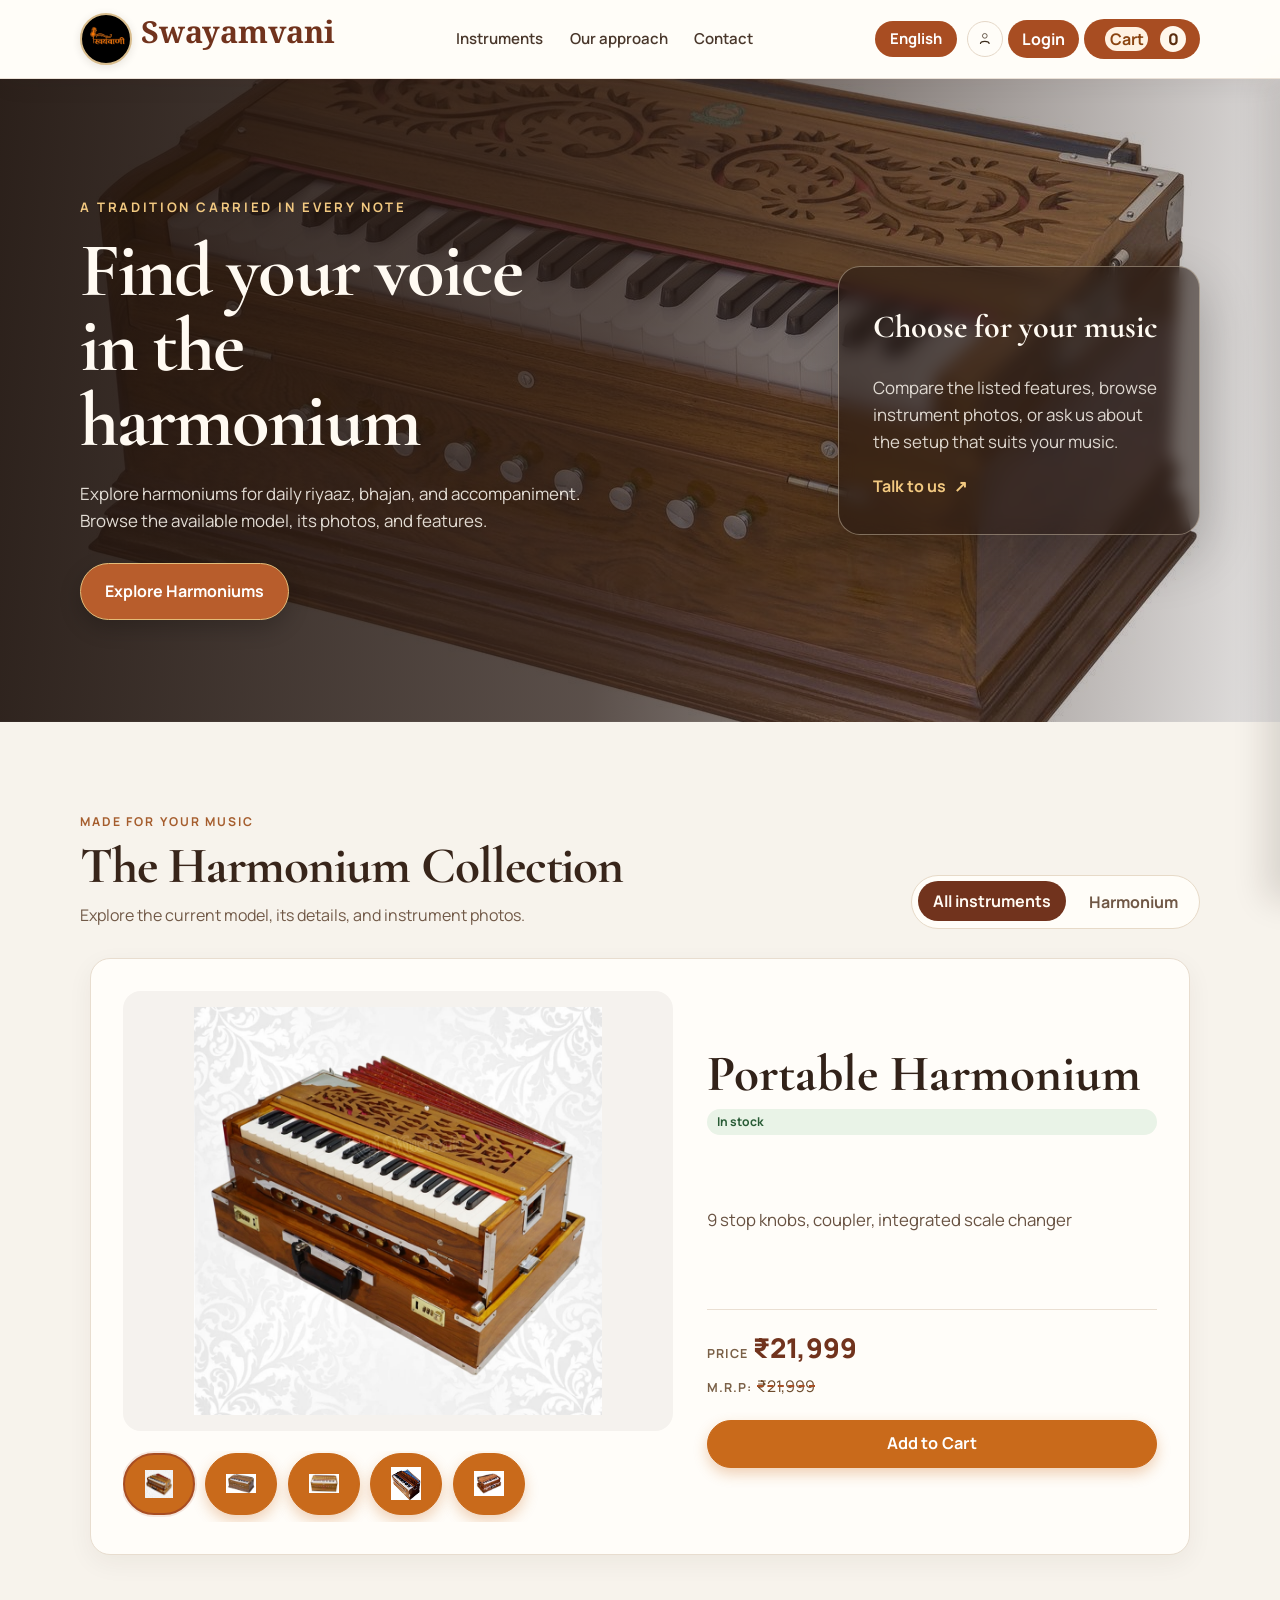
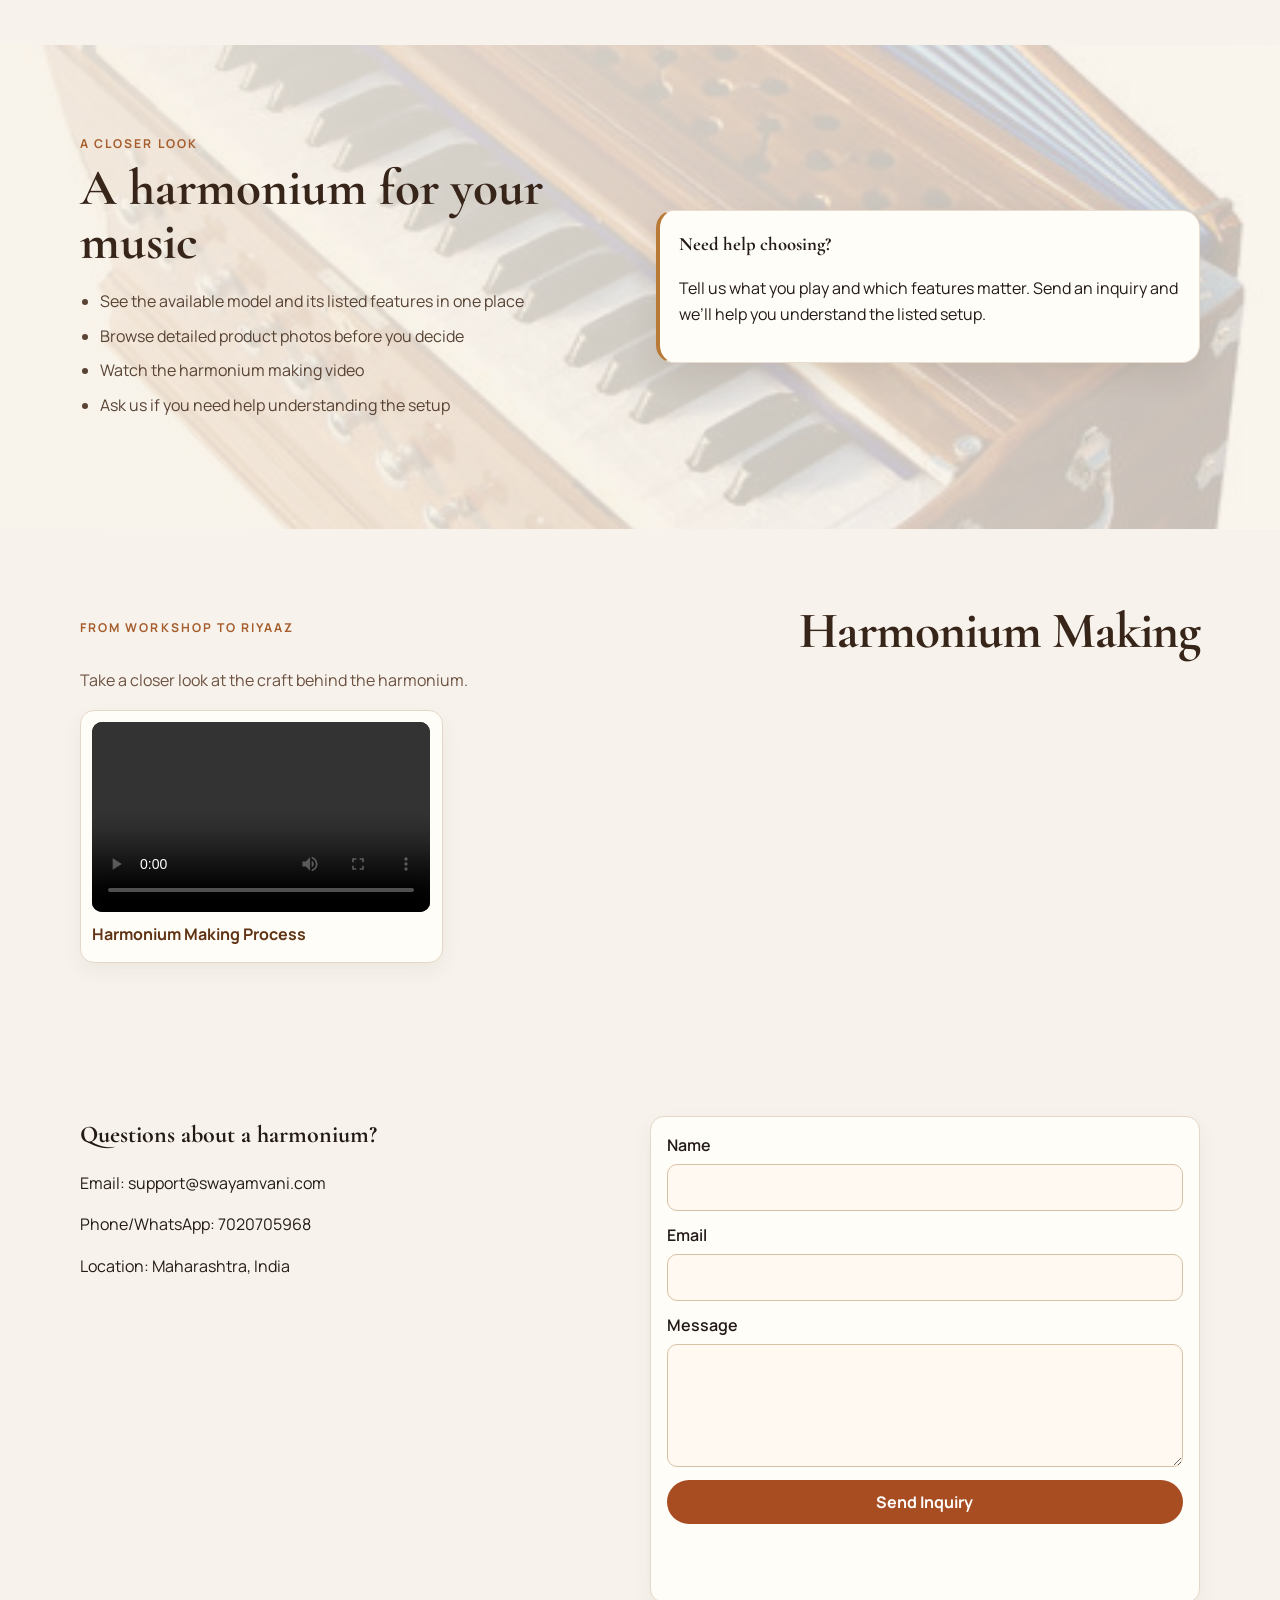
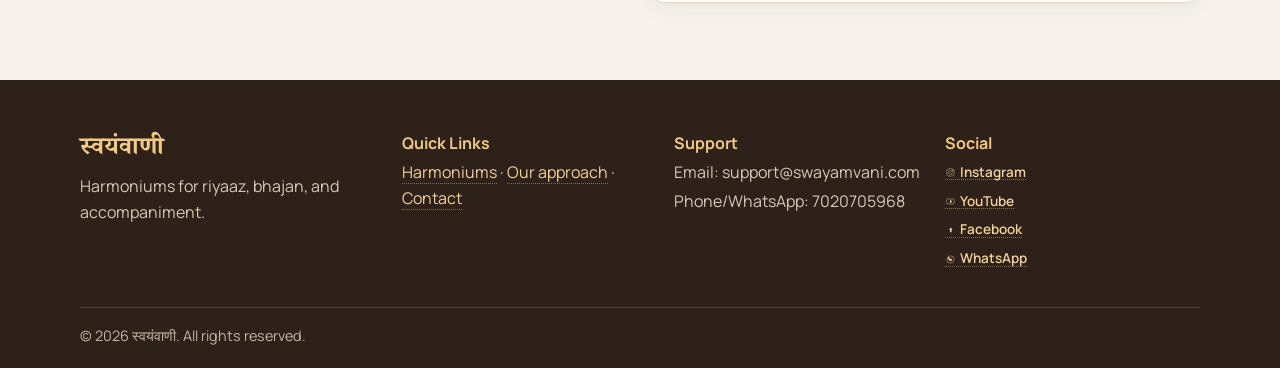
==== commit f889c4e7: "changes done for admin site" ====
--- a/index.html
+++ b/index.html
@@ -485,9 +485,8 @@
     </footer>
 
     <script src="https://checkout.razorpay.com/v1/checkout.js"></script>
-    <script src="script.js?v=20261112catalog4"></script>
+    <script src="script.js?v=20261113catalog2"></script>
     <script src="inventory.js?v=20261112harmonium1"></script>
-    <script src="comparison.js?v=20261112v1"></script>
     <script src="assets/orders/orders.js?v=20260322v1"></script>
   </body>
 </html>
--- a/styles.css
+++ b/styles.css
@@ -3112,3 +3112,101 @@
   .product-grid:not(.single-harmonium) .product-card .availability-badge { grid-area: availability; }
   .product-grid:not(.single-harmonium) .product-card .product-bottom { grid-area: price; }
 }
+
+/* Admin dashboard visual system */
+.admin-dashboard-page {
+  background:
+    radial-gradient(circle at 88% 5%, rgba(215, 154, 69, 0.12), transparent 24rem),
+    linear-gradient(180deg, #fbf7f0 0%, #f4ecdf 100%);
+}
+.admin-page-main { min-height: calc(100vh - 70px); padding: 2rem 0 4rem; }
+.admin-page-container { width: min(1480px, 96%); }
+.admin-welcome { margin: 0 0 1.5rem; }
+.admin-welcome h1 { color: #39261a; font-size: clamp(2.5rem, 4vw, 3.65rem); line-height: 1; }
+.admin-welcome > p:last-child { margin: 0.45rem 0 0; color: #78604a; }
+.admin-eyebrow { margin: 0 0 0.35rem; color: #a65324; font-size: 0.72rem; font-weight: 800; letter-spacing: 0.16em; }
+.admin-login-card { max-width: 560px; padding: clamp(1.25rem, 4vw, 2rem); border: 1px solid #ead8c0; border-radius: 22px; background: rgba(255, 253, 248, 0.96); box-shadow: 0 18px 45px rgba(62, 38, 20, 0.09); }
+.admin-login-card h3 { margin-bottom: 1rem; font-size: 1.65rem; }
+.admin-workspace { grid-template-columns: 250px minmax(0, 1fr); align-items: start; gap: clamp(1rem, 2.4vw, 2rem); margin-top: 1.5rem; }
+.admin-sidebar { position: sticky; top: 90px; display: flex; flex-direction: column; min-width: 0; padding: 1.1rem; border: 1px solid #e5d4bd; border-radius: 22px; background: #fffaf2; box-shadow: 0 14px 34px rgba(61, 37, 20, 0.08); }
+.admin-sidebar-brand { display: flex; align-items: center; gap: 0.7rem; padding: 0.25rem 0.2rem 1.1rem; border-bottom: 1px solid #eadfce; }
+.admin-sidebar-mark { display: grid; width: 44px; height: 44px; place-items: center; border: 1px solid #dfbd8c; border-radius: 14px; background: linear-gradient(145deg, #7b3a1b, #c96a1b); color: #fff7eb; font-family: "Noto Serif Devanagari", serif; font-size: 1.2rem; font-weight: 700; }
+.admin-sidebar-brand strong, .admin-sidebar-brand small { display: block; }
+.admin-sidebar-brand strong { color: #37261c; font-size: 0.94rem; }
+.admin-sidebar-brand small { color: #88715b; font-size: 0.72rem; }
+.admin-sidebar-label { margin: 1.1rem 0 0.45rem; padding-inline: 0.65rem; color: #9a8065; font-size: 0.65rem; font-weight: 800; letter-spacing: 0.16em; }
+.admin-sidebar-nav { display: grid; gap: 0.3rem; }
+.admin-sidebar-nav a { display: flex; align-items: center; gap: 0.7rem; min-height: 43px; padding: 0.55rem 0.7rem; border-radius: 11px; color: #5e4937; font-size: 0.87rem; font-weight: 700; text-decoration: none; transition: background 150ms ease, color 150ms ease, transform 150ms ease; }
+.admin-sidebar-nav a span { display: grid; width: 26px; height: 26px; place-items: center; border-radius: 8px; background: #f3e7d5; color: #9b4c21; font-size: 1rem; }
+.admin-sidebar-nav a:hover, .admin-sidebar-nav a:focus-visible, .admin-sidebar-nav a.is-active { background: #f2e3cf; color: #7d3717; transform: translateX(2px); outline: none; }
+.admin-sidebar-nav a.is-active span { background: #c96a1b; color: white; }
+.admin-sidebar-tools-label { margin-top: 1.3rem; }
+.admin-dashboard-page .admin-header-actions { grid-template-columns: 1fr; gap: 0.35rem; }
+.admin-dashboard-page .admin-header-actions.is-visible { display: grid; }
+.admin-dashboard-page .admin-header-actions button { width: 100%; min-height: 42px; justify-content: flex-start; padding-inline: 0.75rem; border: 1px solid #ead9c3; border-radius: 11px; background: #fffdf9; color: #67482f; font-size: 0.8rem; font-weight: 700; text-align: left; }
+.admin-dashboard-page .admin-header-actions button:hover { border-color: #cf8c4c; background: #fbf0e2; color: #813b18; }
+.admin-sidebar-note { display: flex; gap: 0.55rem; margin-top: 1.35rem; padding: 0.75rem; border-radius: 13px; background: #f5ecdf; color: #745a40; }
+.admin-sidebar-note span { color: #b25d25; }
+.admin-sidebar-note p { margin: 0; font-size: 0.72rem; line-height: 1.5; }
+.admin-main-content { display: grid; min-width: 0; gap: 1.25rem; }
+.admin-page-head { display: flex; align-items: center; justify-content: space-between; gap: 1rem; min-height: 130px; padding: clamp(1.1rem, 3vw, 2rem); border: 1px solid #e4c9a7; border-radius: 23px; background: linear-gradient(115deg, #fffaf2 0%, #f5e8d6 66%, #eed6b6 100%); box-shadow: 0 12px 28px rgba(61, 37, 20, 0.06); scroll-margin-top: 100px; }
+.admin-page-head h2 { color: #39261a; font-size: clamp(1.8rem, 3vw, 2.5rem); line-height: 1.05; }
+.admin-session-status { display: inline-flex; align-items: center; gap: 0.45rem; padding: 0.5rem 0.8rem; border: 1px solid #dfd0bc; border-radius: 999px; background: rgba(255, 253, 248, 0.82); color: #6d563e; font-size: 0.78rem; }
+.admin-live-dot { width: 8px; height: 8px; border-radius: 50%; background: #46814b; box-shadow: 0 0 0 4px rgba(70, 129, 75, 0.12); }
+.admin-content-section { min-width: 0; padding: clamp(1rem, 2.4vw, 1.6rem); border: 1px solid #e8dac8; border-radius: 20px; background: rgba(255, 253, 248, 0.94); box-shadow: 0 10px 28px rgba(61, 37, 20, 0.055); scroll-margin-top: 95px; }
+.admin-section-heading { display: flex; align-items: end; justify-content: space-between; gap: 1rem; margin-bottom: 1rem; }
+.admin-section-heading h2 { color: #3c291c; font-size: clamp(1.6rem, 2.5vw, 2rem); line-height: 1.05; }
+.admin-section-heading > p { max-width: 360px; margin: 0; color: #806b54; font-size: 0.82rem; text-align: right; }
+.admin-product-grid { grid-template-columns: minmax(280px, 0.85fr) minmax(0, 1.15fr); align-items: start; gap: 1rem; }
+.admin-product-grid > .inquiry-form, .admin-catalog-card, #videosAdminSection, #inquiriesAdminSection, #customersAdminSection { margin: 0; padding: 1.15rem; border: 1px solid #eee1d1; border-radius: 16px; background: #fffdfa; }
+.admin-product-grid > .inquiry-form { box-shadow: none; }
+.admin-product-grid > .inquiry-form h3, .admin-catalog-card h3 { margin-bottom: 0.65rem; color: #4d3321; font-size: 1.4rem; }
+.admin-catalog-card > p, .admin-content-section > p { color: #79634c; font-size: 0.86rem; }
+.admin-content-section .admin-section-heading + .video-form { margin-bottom: 1rem; }
+.admin-content-section .video-form { padding: 1rem; border: 1px solid #eee1d1; border-radius: 15px; background: #fffdfa; }
+.admin-dashboard-page input:not([type="checkbox"]), .admin-dashboard-page textarea, .admin-dashboard-page select { border-color: #e3d3bf; border-radius: 10px; background: #fffdfa; }
+.admin-dashboard-page input:focus, .admin-dashboard-page textarea:focus, .admin-dashboard-page select:focus { border-color: #c96a1b; outline: 3px solid rgba(201, 106, 27, 0.12); }
+.admin-dashboard-page button[type="submit"] { border-radius: 999px; background: linear-gradient(110deg, #a9471e, #d47720); box-shadow: 0 7px 16px rgba(163, 72, 28, 0.17); }
+.admin-dashboard-page button[type="submit"]:hover { background: linear-gradient(110deg, #8f3b19, #bd5c1b); }
+.admin-dashboard-page .site-footer { margin-top: 1rem; }
+@media (max-width: 920px) {
+  .admin-workspace { grid-template-columns: 205px minmax(0, 1fr); gap: 0.9rem; }
+  .admin-sidebar { padding: 0.85rem; }
+  .admin-product-grid { grid-template-columns: 1fr; }
+}
+@media (max-width: 680px) {
+  .admin-page-main { padding-top: 1.25rem; }
+  .admin-page-container { width: min(100% - 1rem, 560px); }
+  .admin-workspace { grid-template-columns: minmax(0, 1fr); }
+  .admin-sidebar { position: static; padding: 0.75rem; }
+  .admin-sidebar-brand { padding-bottom: 0.7rem; }
+  .admin-sidebar-label { margin-top: 0.75rem; }
+  .admin-sidebar-nav { display: flex; gap: 0.35rem; overflow-x: auto; padding-bottom: 0.25rem; }
+  .admin-sidebar-nav a { flex: 0 0 auto; min-height: 40px; padding: 0.45rem 0.6rem; font-size: 0.76rem; }
+  .admin-sidebar-nav a span { width: 22px; height: 22px; }
+  .admin-sidebar-tools-label { margin-top: 0.65rem; }
+  .admin-dashboard-page .admin-header-actions.is-visible { grid-template-columns: repeat(2, minmax(0, 1fr)); }
+  .admin-sidebar-note { display: none; }
+  .admin-page-head, .admin-section-heading { align-items: flex-start; flex-direction: column; }
+  .admin-session-status { align-self: flex-start; }
+  .admin-section-heading > p { text-align: left; }
+  .admin-content-section { padding: 0.8rem; }
+  .admin-product-grid > .inquiry-form, .admin-catalog-card, #videosAdminSection, #inquiriesAdminSection, #customersAdminSection { padding: 0.85rem; }
+}
+
+/* Keep offer editor fields full-width and readable in the modal. */
+.admin-modal { width: min(760px, 100%); }
+.admin-modal-body, .admin-modal-scroll, .admin-modal-form { width: 100%; min-width: 0; box-sizing: border-box; }
+.admin-modal-scroll { align-items: stretch; }
+.admin-modal-form { align-items: stretch; }
+.admin-modal-form label { align-items: stretch; width: 100%; min-width: 0; box-sizing: border-box; }
+.admin-modal-form input, .admin-modal-form textarea, .admin-modal-form select { display: block; width: 100%; min-width: 0; max-width: 100%; box-sizing: border-box; }
+.admin-modal-form .form-hint, .offer-discount-hint { display: block; width: 100%; margin: 0; color: #765b43; font-size: 0.82rem; line-height: 1.5; overflow-wrap: anywhere; }
+.admin-modal-form [data-offer-section="discount"] { min-width: 0; }
+@media (max-width: 600px) {
+  .admin-modal-overlay { padding: 0.5rem; }
+  .admin-modal { width: 100%; max-height: 94vh; padding: 0.9rem; }
+  .admin-modal-scroll { max-height: calc(94vh - 5rem); }
+  .admin-modal-actions { justify-content: stretch; }
+  .admin-modal-actions button { flex: 1 1 42%; }
+}
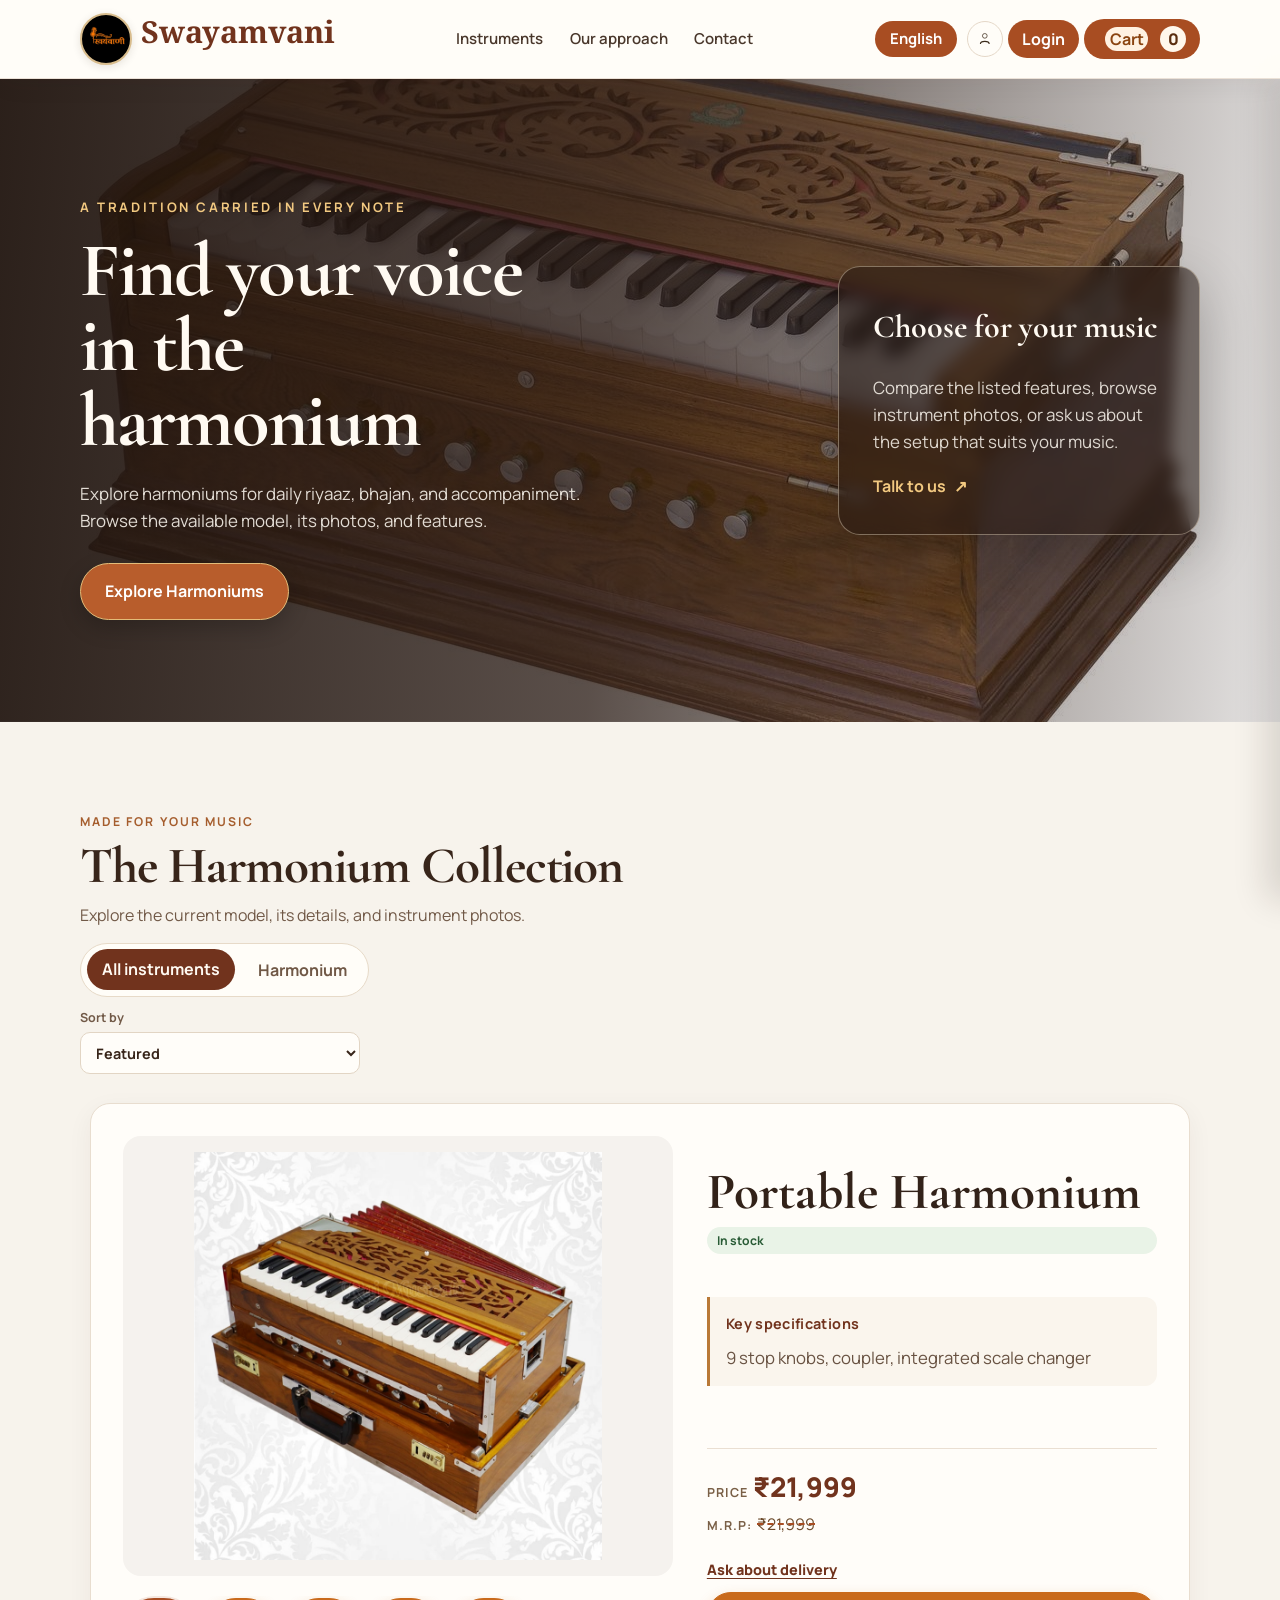
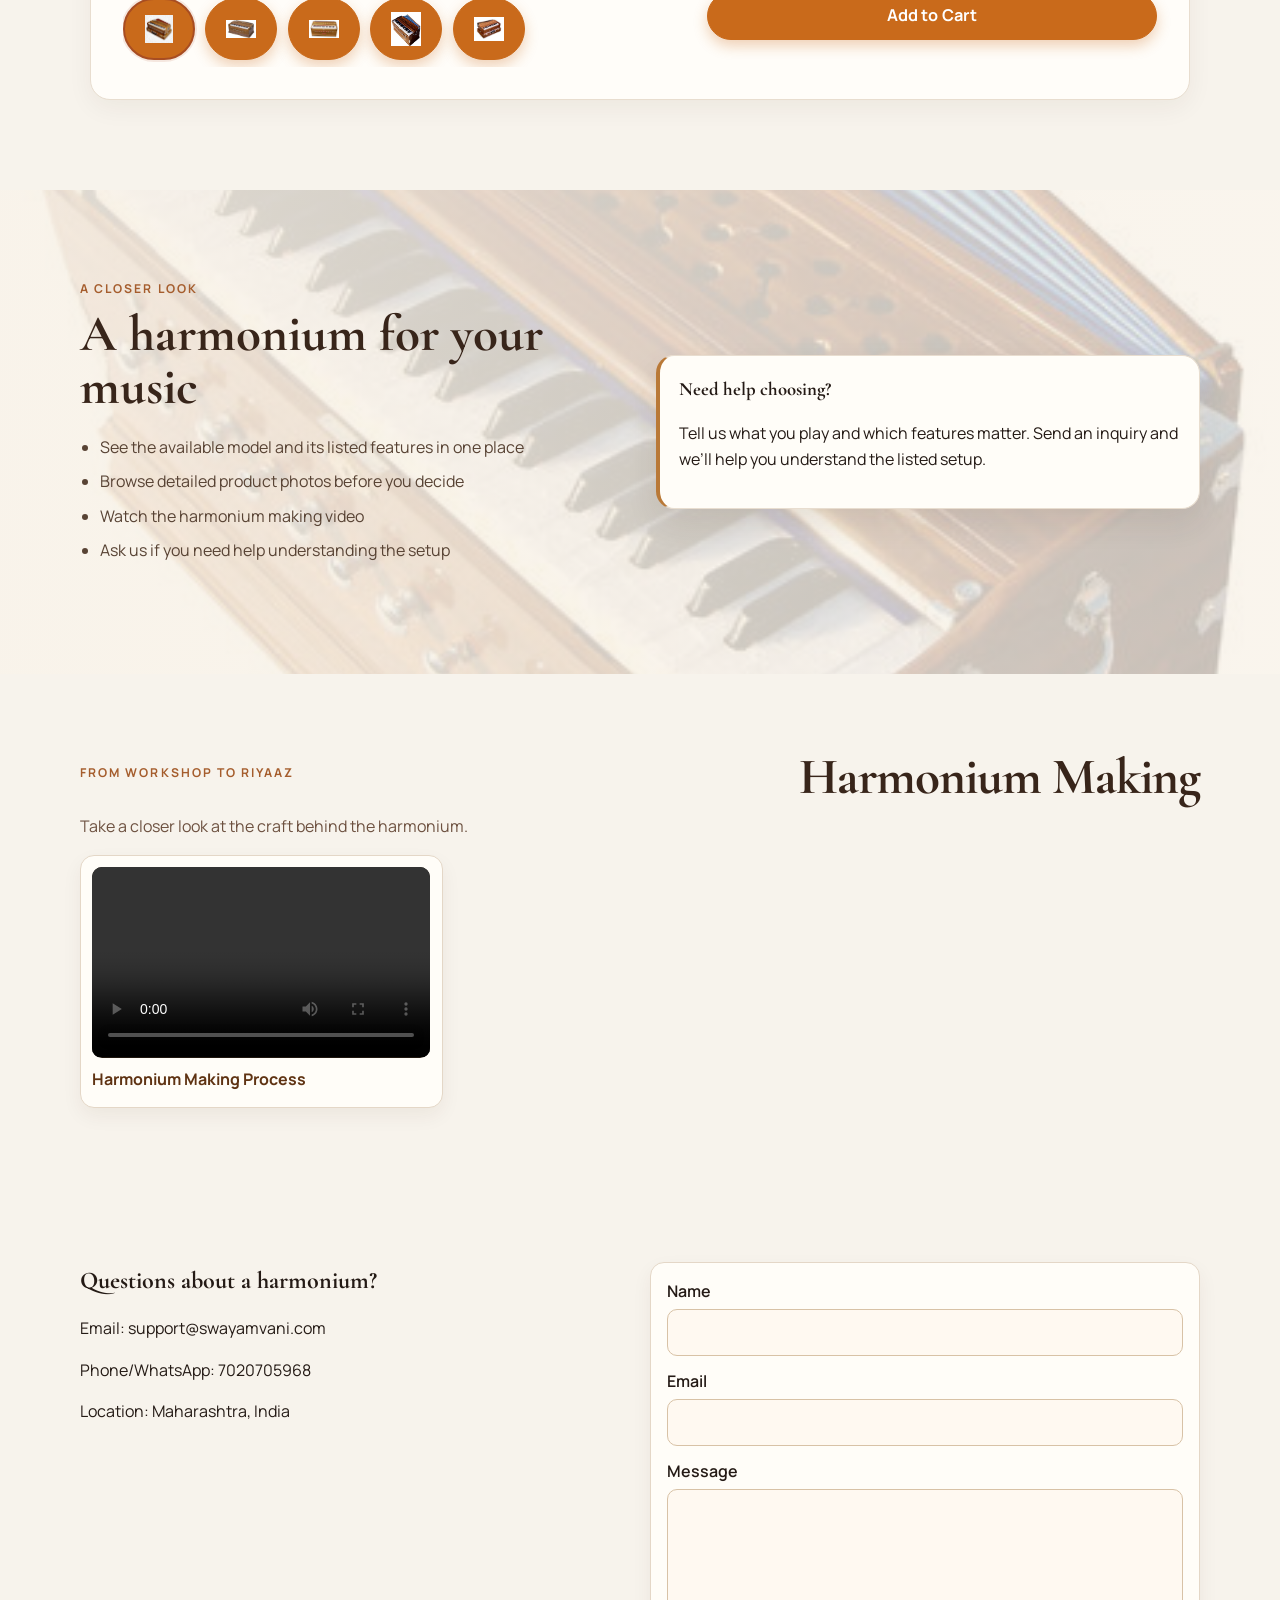
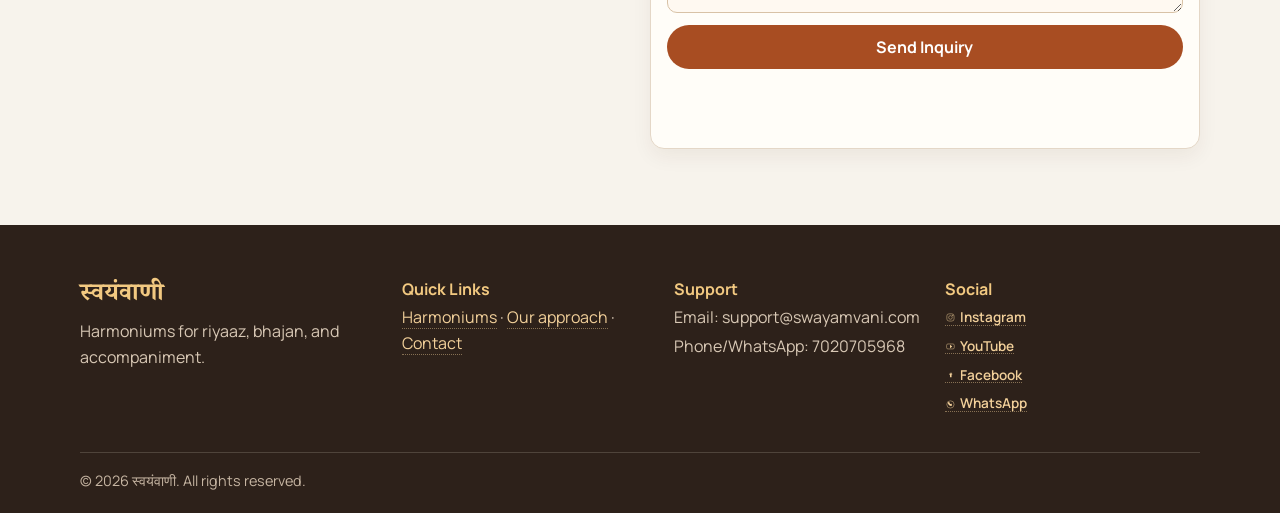
==== commit 7d08a74d: "added changes in order" ====
--- a/index.html
+++ b/index.html
@@ -15,7 +15,7 @@
       href="https://fonts.googleapis.com/css2?family=Cormorant+Garamond:wght@500;700&family=Manrope:wght@400;600;700&display=swap"
       rel="stylesheet"
     />
-    <link rel="stylesheet" href="styles.css?v=20261112catalog4" />
+    <link rel="stylesheet" href="styles.css?v=20261113desktopsort2" />
   </head>
   <body>
     <header class="site-header">
@@ -133,7 +133,18 @@
               <h2 id="catalogTitle" data-i18n="featuredInstruments">The Harmonium Collection</h2>
               <p id="catalogIntro" class="section-intro" data-i18n="collectionIntro">Explore the current model, its details, and instrument photos.</p>
             </div>
-            <div class="filters" id="catalogFilters" role="group" aria-label="Instrument categories"></div>
+            <div class="catalog-controls">
+              <label>
+                <span data-i18n="catalogSortLabel">Sort by</span>
+                <select id="catalogSort">
+                  <option value="default" data-i18n="sortFeatured">Featured</option>
+                  <option value="price-asc" data-i18n="sortPriceAsc">Price: low to high</option>
+                  <option value="price-desc" data-i18n="sortPriceDesc">Price: high to low</option>
+                  <option value="availability" data-i18n="sortAvailability">Availability</option>
+                </select>
+              </label>
+              <div class="filters" id="catalogFilters" role="group" aria-label="Instrument categories"></div>
+            </div>
           </div>
           <div id="productGrid" class="product-grid"></div>
         </div>
@@ -233,6 +244,7 @@
                 </div>
                 <p id="couponStatus" class="form-status" aria-live="polite"></p>
               </div>
+              <div id="checkoutDeliveryInfo" class="delivery-info-checkout" data-delivery-info="compact"></div>
               <div class="ship-box">
                   <label for="checkoutMobile">Mobile</label>
                   <input id="checkoutMobile" type="tel" inputmode="numeric" pattern="\\d{10}" maxlength="10" placeholder="10-digit mobile" />
@@ -485,7 +497,7 @@
     </footer>
 
     <script src="https://checkout.razorpay.com/v1/checkout.js"></script>
-    <script src="script.js?v=20261113catalog2"></script>
+    <script src="script.js?v=20261113delivery1"></script>
     <script src="inventory.js?v=20261112harmonium1"></script>
     <script src="assets/orders/orders.js?v=20260322v1"></script>
   </body>
--- a/styles.css
+++ b/styles.css
@@ -2963,6 +2963,18 @@
 
 .products-section { padding: clamp(3.5rem, 7vw, 6rem) 0; }
 .products-section .section-head { align-items: end; margin-bottom: 1.7rem; }
+.catalog-controls { display: grid; grid-template-columns: minmax(180px, 240px) minmax(0, 1fr); align-items: end; gap: 0.65rem; width: min(100%, 720px); }
+.catalog-controls > label { display: grid; gap: 0.3rem; color: #715947; font-size: 0.78rem; font-weight: 700; }
+.catalog-controls input, .catalog-controls select { width: 100%; min-height: 42px; padding: 0.55rem 0.7rem; border: 1px solid #e2d5c4; border-radius: 10px; background: #fffdf9; color: #38251a; font: inherit; font-size: 0.9rem; }
+.catalog-controls .filters { align-self: center; }
+.catalog-controls :focus-visible { outline: 3px solid rgba(168, 77, 34, 0.35); outline-offset: 2px; }
+@media (min-width: 901px) {
+  .products-section .section-head { display: grid; grid-template-columns: minmax(0, 1fr); align-items: start; gap: 0.9rem; }
+  .catalog-controls { display: flex; flex-direction: column; align-items: flex-start; gap: 0.65rem; width: 100%; max-width: 100%; }
+  .catalog-controls .filters { order: 1; }
+  .catalog-controls .filters { align-self: flex-start; justify-content: flex-start; }
+  .catalog-controls > label { order: 2; align-self: flex-start; width: min(100%, 280px); }
+}
 .section-head h2 { letter-spacing: -0.02em; }
 .filters { padding: 0.35rem; border: 1px solid #e7dac8; border-radius: 999px; background: #fffdf8; }
 .filters .filter-btn { border: 0; border-radius: 999px; padding: 0.58rem 0.95rem; color: #705846; background: transparent; font-weight: 700; transition: background 160ms ease, color 160ms ease; }
@@ -3006,6 +3018,8 @@
   .hero h1 { max-width: 11ch; font-size: clamp(3rem, 12vw, 4.4rem); }
   .hero-card { min-height: 0; }
   .products-section .section-head { align-items: flex-start; }
+  .catalog-controls { width: 100%; grid-template-columns: minmax(130px, 0.75fr) minmax(0, 1.25fr); }
+  .catalog-controls .filters { overflow-x: auto; white-space: nowrap; flex-wrap: nowrap; width: 100%; }
   .filters { border-radius: 16px; }
   .filters .filter-btn { padding: 0.48rem 0.72rem; }
   .product-grid { grid-template-columns: 1fr; }
@@ -3070,6 +3084,7 @@
 .product-grid.single-harmonium .harmonium-product-card h3 { grid-area: title; align-self: end; font-size: clamp(2.25rem, 4vw, 3.3rem); line-height: 1; }
 .product-grid.single-harmonium .harmonium-product-card .availability-badge { grid-area: badge; }
 .product-grid.single-harmonium .harmonium-product-card .product-details { grid-area: details; align-self: start; margin: 0.55rem 0 0; color: #685242; font-size: 1.05rem; }
+.product-grid.single-harmonium .harmonium-product-card .product-specs { grid-area: details; align-self: start; }
 .product-grid.single-harmonium .harmonium-product-card .product-bottom { grid-area: buy; align-self: start; display: grid; grid-template-columns: 1fr 1fr; gap: 0.65rem; margin: 0.8rem 0 0; }
 .product-grid.single-harmonium .harmonium-product-card .price-stack { grid-column: 1 / -1; padding: 1rem 0 0.65rem; border-top: 1px solid #eadfd2; }
 .product-grid.single-harmonium .harmonium-product-card .price.deal { font-size: 1.7rem; }
@@ -3078,6 +3093,22 @@
 .product-card .harmonium-view-details:hover { background: #f8efe4; color: #71331d; }
 .product-card .harmonium-inquiry-link { padding: 0.35rem; color: #71331d; text-align: center; font-weight: 700; text-decoration: underline; text-underline-offset: 3px; }
 .product-grid.single-harmonium .harmonium-product-card .harmonium-inquiry-link { grid-column: 1 / -1; }
+
+.product-specs { margin: 0.45rem 0 0.8rem; padding: 0.85rem 1rem; border-left: 3px solid #b97937; border-radius: 0 12px 12px 0; background: #faf5ed; color: #584334; }
+.product-specs > strong, .modal-specs-title { color: #71331d; font-size: 0.9rem; letter-spacing: 0.025em; }
+.product-specs .product-details { margin: 0.3rem 0 0; }
+.shipping-note { grid-column: 1 / -1; margin: 0.45rem 0 0; color: #685242; font-size: 0.86rem; line-height: 1.5; }
+.shipping-link { grid-column: 1 / -1; justify-self: start; color: #71331d; font-size: 0.9rem; font-weight: 800; text-underline-offset: 3px; }
+.modal-specs-title { margin: 1.2rem 0 0; }
+.modal-details .shipping-note { margin-top: 1rem; padding: 0.8rem; border-radius: 10px; background: #faf5ed; }
+.delivery-info-product { grid-column: 1 / -1; margin-top: 0.3rem; }
+.delivery-info-checkout { margin: 0.45rem 0; }
+.delivery-info-product details, .delivery-info-checkout details { border: 1px solid #e5d7c6; border-radius: 10px; background: #fcf8f1; color: #584334; }
+.delivery-info-product summary, .delivery-info-checkout summary { min-height: 44px; padding: 0.65rem 0.8rem; color: #71331d; font-size: 0.88rem; font-weight: 800; cursor: pointer; }
+.delivery-info-list { display: grid; gap: 0.55rem; margin: 0; padding: 0.1rem 0.8rem 0.8rem; }
+.delivery-info-list > div { display: grid; gap: 0.12rem; }
+.delivery-info-list dt { color: #71331d; font-size: 0.8rem; font-weight: 800; }
+.delivery-info-list dd { margin: 0; color: #584334; font-size: 0.86rem; line-height: 1.5; overflow-wrap: anywhere; white-space: pre-line; }
 
 .product-grid:not(.single-harmonium) .harmonium-product-card { display: flex; flex-direction: column; }
 .product-grid:not(.single-harmonium) .harmonium-product-card h3 { font-size: 1.55rem; line-height: 1.3; }
@@ -3210,3 +3241,131 @@
   .admin-modal-actions { justify-content: stretch; }
   .admin-modal-actions button { flex: 1 1 42%; }
 }
+
+/* Storefront mobile refinements */
+@media (max-width: 760px) {
+  .header-actions { min-width: 0; max-width: 100%; flex-wrap: nowrap; overflow-x: auto; justify-content: flex-start; padding: 0.15rem 0 0.35rem; -webkit-overflow-scrolling: touch; scrollbar-width: thin; }
+  .header-actions > *, .auth-group, .lang-switcher, .header-actions .auth-btn, .header-actions .orders-btn, .header-actions .cart-btn { flex: 0 0 auto; }
+  .header-actions .auth-btn, .header-actions .orders-btn, .header-actions .cart-btn, .lang-switcher { min-height: 44px; }
+  .customer-greeting { max-width: 7rem; overflow: hidden; text-overflow: ellipsis; white-space: nowrap; }
+  .catalog-controls { grid-template-columns: 1fr; gap: 0.55rem; }
+  .catalog-controls > label { max-width: 100%; }
+  .catalog-controls .filters { min-width: 0; }
+  .product-thumbnails { scroll-snap-type: x mandatory; padding-bottom: 0.5rem; }
+  .product-thumbnail { flex-basis: 64px; width: 64px; height: 58px; scroll-snap-align: start; }
+  .product-grid.single-harmonium .product-card-gallery .product-image { width: 100%; max-height: 52dvh; object-fit: contain; }
+  .product-grid.single-harmonium .harmonium-product-card .product-cta { min-height: 48px; }
+  .product-modal { padding: 0.35rem; align-items: center; }
+  .product-modal-card { width: 100%; max-height: 96dvh; min-height: 0; padding: 0.7rem; border-radius: 14px; }
+  .product-modal-head h3 { font-size: 1.25rem; line-height: 1.25; }
+  .product-media-list { min-height: 0; max-height: calc(96dvh - 132px); padding: 0.45rem; -webkit-overflow-scrolling: touch; }
+  .modal-product-grid { grid-template-columns: minmax(0, 1fr); gap: 0.75rem; }
+  .modal-main { min-height: 0; height: min(48dvh, 360px); touch-action: pan-y; }
+  .modal-main img { width: 100%; height: 100%; object-fit: contain; }
+  .modal-nav { width: 44px; height: 44px; display: grid; place-items: center; padding: 0; }
+  .modal-nav-prev { left: 0.35rem; }
+  .modal-nav-next { right: 0.35rem; }
+  .modal-zoom-controls { bottom: 0.4rem; right: 0.4rem; }
+  .modal-zoom-btn { min-width: 42px; min-height: 42px; }
+  .modal-thumbs { scroll-snap-type: x mandatory; -webkit-overflow-scrolling: touch; }
+  .modal-thumbs .modal-thumb { width: 60px; height: 60px; scroll-snap-align: start; }
+  .product-modal-actions { margin-top: 0.55rem; }
+  .product-modal-actions button { min-height: 48px; }
+  .cart-panel, .cart-panel.open { inset: 0 0 0 auto; width: min(100%, 560px); height: 100dvh; max-height: 100dvh; right: -100%; z-index: 40; overflow-y: auto; overscroll-behavior: contain; padding-bottom: env(safe-area-inset-bottom); }
+  .cart-panel.open { right: 0; }
+  .cart-header { position: sticky; top: 0; z-index: 2; padding-top: max(0.8rem, env(safe-area-inset-top)); }
+  .cart-header .close-cart-icon { min-width: 44px; min-height: 44px; }
+  .cart-body-grid { padding: 0.55rem; }
+  .cart-summary, .summary-card, .cart-items { min-width: 0; width: 100%; }
+  .cart-items { max-height: none; min-height: 0; overflow: visible; padding: 0.6rem; }
+  .cart-item { align-items: flex-start; gap: 0.6rem; padding: 0.65rem; }
+  .cart-item img { width: 68px; height: 68px; flex: 0 0 68px; }
+  .cart-item-price-wrap { min-width: 0; max-width: 100%; padding: 0.45rem 0.6rem; }
+  .qty-btn { width: 44px; height: 44px; }
+  .cart-actions { gap: 0.5rem; }
+  .cart-actions button { min-height: 48px; }
+}
+
+@media (max-width: 380px) {
+  .nav-wrap { gap: 0.45rem; }
+  .brand-logo { width: 38px; height: 38px; }
+  .brand-text { font-size: 1.35rem; }
+  .header-actions { gap: 0.3rem; }
+  .header-actions .auth-btn, .header-actions .orders-btn, .header-actions .cart-btn, .lang-switcher { padding-inline: 0.65rem; font-size: 0.83rem; }
+  .product-grid:not(.single-harmonium) .product-card { grid-template-columns: 104px minmax(0, 1fr); gap: 0.55rem; padding: 0.65rem; }
+  .product-grid:not(.single-harmonium) .product-card-gallery .product-image { height: 116px; }
+}
+
+/* Admin dashboard tablet and phone layout */
+@media (max-width: 920px) {
+  .admin-workspace { grid-template-columns: minmax(0, 1fr); gap: 1rem; }
+  .admin-sidebar { position: static; }
+  .admin-sidebar-note { display: none; }
+  .admin-sidebar-nav { display: flex; gap: 0.35rem; overflow-x: auto; padding: 0.2rem 0 0.45rem; scroll-snap-type: x proximity; -webkit-overflow-scrolling: touch; }
+  .admin-sidebar-nav a { flex: 0 0 auto; min-height: 44px; scroll-snap-align: start; }
+  .admin-dashboard-page .admin-header-actions.is-visible { grid-template-columns: repeat(auto-fit, minmax(145px, 1fr)); }
+  .admin-product-grid { grid-template-columns: minmax(0, 1fr); }
+}
+
+@media (max-width: 680px) {
+  .admin-page-main { padding: 0.75rem 0 2rem; }
+  .admin-page-container { width: calc(100% - 1rem); }
+  .admin-welcome { margin-bottom: 0.9rem; }
+  .admin-welcome h1 { font-size: clamp(1.9rem, 9vw, 2.6rem); }
+  .admin-welcome > p:last-child { font-size: 0.9rem; line-height: 1.45; }
+  .admin-workspace { margin-top: 0.8rem; gap: 0.8rem; }
+  .admin-sidebar { padding: 0.65rem; border-radius: 15px; }
+  .admin-sidebar-brand { padding: 0.2rem 0.15rem 0.65rem; }
+  .admin-sidebar-label { margin: 0.7rem 0 0.3rem; padding-inline: 0.3rem; }
+  .admin-sidebar-nav { margin-inline: -0.1rem; }
+  .admin-sidebar-nav a { min-height: 44px; padding: 0.4rem 0.6rem; font-size: 0.8rem; }
+  .admin-sidebar-nav a span { flex: 0 0 26px; }
+  .admin-sidebar-tools-label { margin-top: 0.55rem; }
+  .admin-dashboard-page .admin-header-actions.is-visible { grid-template-columns: repeat(2, minmax(0, 1fr)); }
+  .admin-dashboard-page .admin-header-actions button { min-width: 0; min-height: 44px; padding: 0.5rem; font-size: 0.76rem; overflow-wrap: anywhere; }
+  .admin-main-content { gap: 0.8rem; }
+  .admin-page-head { min-height: 0; padding: 1rem; border-radius: 16px; gap: 0.6rem; }
+  .admin-page-head h2 { font-size: 1.65rem; }
+  .admin-session-status { max-width: 100%; font-size: 0.72rem; overflow-wrap: anywhere; }
+  .admin-content-section { padding: 0.75rem; border-radius: 15px; scroll-margin-top: 0.75rem; }
+  .admin-section-heading { gap: 0.45rem; margin-bottom: 0.75rem; }
+  .admin-section-heading h2 { font-size: 1.45rem; }
+  .admin-section-heading > p { max-width: none; font-size: 0.78rem; line-height: 1.45; }
+  .admin-product-grid { gap: 0.65rem; }
+  .admin-product-grid > .inquiry-form, .admin-catalog-card, #videosAdminSection, #inquiriesAdminSection, #customersAdminSection { min-width: 0; padding: 0.75rem; border-radius: 13px; }
+  .admin-dashboard-page input:not([type="checkbox"]), .admin-dashboard-page textarea, .admin-dashboard-page select { width: 100%; min-width: 0; max-width: 100%; min-height: 46px; box-sizing: border-box; padding: 0.65rem 0.75rem; font-size: 16px; }
+  .admin-dashboard-page textarea { min-height: 88px; }
+  .admin-dashboard-page button[type="submit"], .admin-modal-actions button, .admin-dashboard-page .admin-catalog-card button { min-height: 46px; }
+  #adminProducts { max-height: none; overflow: visible; padding-right: 0; }
+  #adminProducts .cart-item { display: flex; flex-direction: column; align-items: stretch; min-width: 0; gap: 0.45rem; padding: 0.75rem; }
+  #adminProducts .cart-item > * { min-width: 0; max-width: 100%; overflow-wrap: anywhere; }
+  #adminProducts .cart-item button { width: 100%; min-height: 44px; }
+  .admin-modal-overlay { align-items: flex-end; padding: 0; }
+  .admin-modal { display: flex; flex-direction: column; width: 100%; max-width: none; max-height: 94vh; max-height: 94dvh; min-height: 45dvh; border-radius: 18px 18px 0 0; padding: 0.85rem; padding-bottom: max(0.85rem, env(safe-area-inset-bottom)); }
+  .admin-modal-head { flex: 0 0 auto; }
+  .admin-modal-close { flex: 0 0 44px; width: 44px; height: 44px; }
+  .admin-modal-body { min-height: 0; overflow: auto; -webkit-overflow-scrolling: touch; }
+  .admin-modal-scroll { max-height: 72dvh; padding-right: 0; }
+  .admin-modal-orders #ordersListContainer { max-height: 72dvh; overflow: auto; -webkit-overflow-scrolling: touch; }
+  .orders-filter-row { align-items: stretch; flex-direction: column; gap: 0.45rem; }
+  .orders-filter-row label { align-items: stretch; flex-direction: column; }
+  .orders-filter-row select { width: 100%; min-height: 44px; }
+  .order-admin-head { align-items: flex-start; flex-direction: column; }
+  .admin-modal-form input, .admin-modal-form textarea, .admin-modal-form select { min-height: 46px; font-size: 16px; }
+}
+
+@media (max-width: 400px) {
+  .admin-dashboard-page .admin-header-actions.is-visible { grid-template-columns: 1fr; }
+  .admin-page-head { padding: 0.8rem; }
+  .admin-content-section { padding: 0.65rem; }
+  .admin-sidebar-nav a { padding-inline: 0.5rem; font-size: 0.76rem; }
+}
+
+@media (max-width: 900px) {
+  .products-section .section-head { align-items: flex-start; }
+  .catalog-controls { display: flex; flex-direction: column; align-items: stretch; gap: 0.55rem; width: 100%; max-width: 100%; }
+  .catalog-controls > label { order: 2; width: min(100%, 280px); font-size: 0.74rem; }
+  .catalog-controls select { min-height: 42px; padding: 0.4rem 0.65rem; font-size: 0.9rem; }
+  .catalog-controls .filters { order: 1; display: flex; flex-wrap: nowrap; gap: 0.25rem; width: 100%; max-width: 100%; overflow-x: auto; padding: 0.2rem; border-radius: 14px; -webkit-overflow-scrolling: touch; scrollbar-width: thin; }
+  .catalog-controls .filters .filter-btn { flex: 0 0 auto; min-height: 40px; padding: 0.4rem 0.72rem; font-size: 0.86rem; white-space: nowrap; }
+}
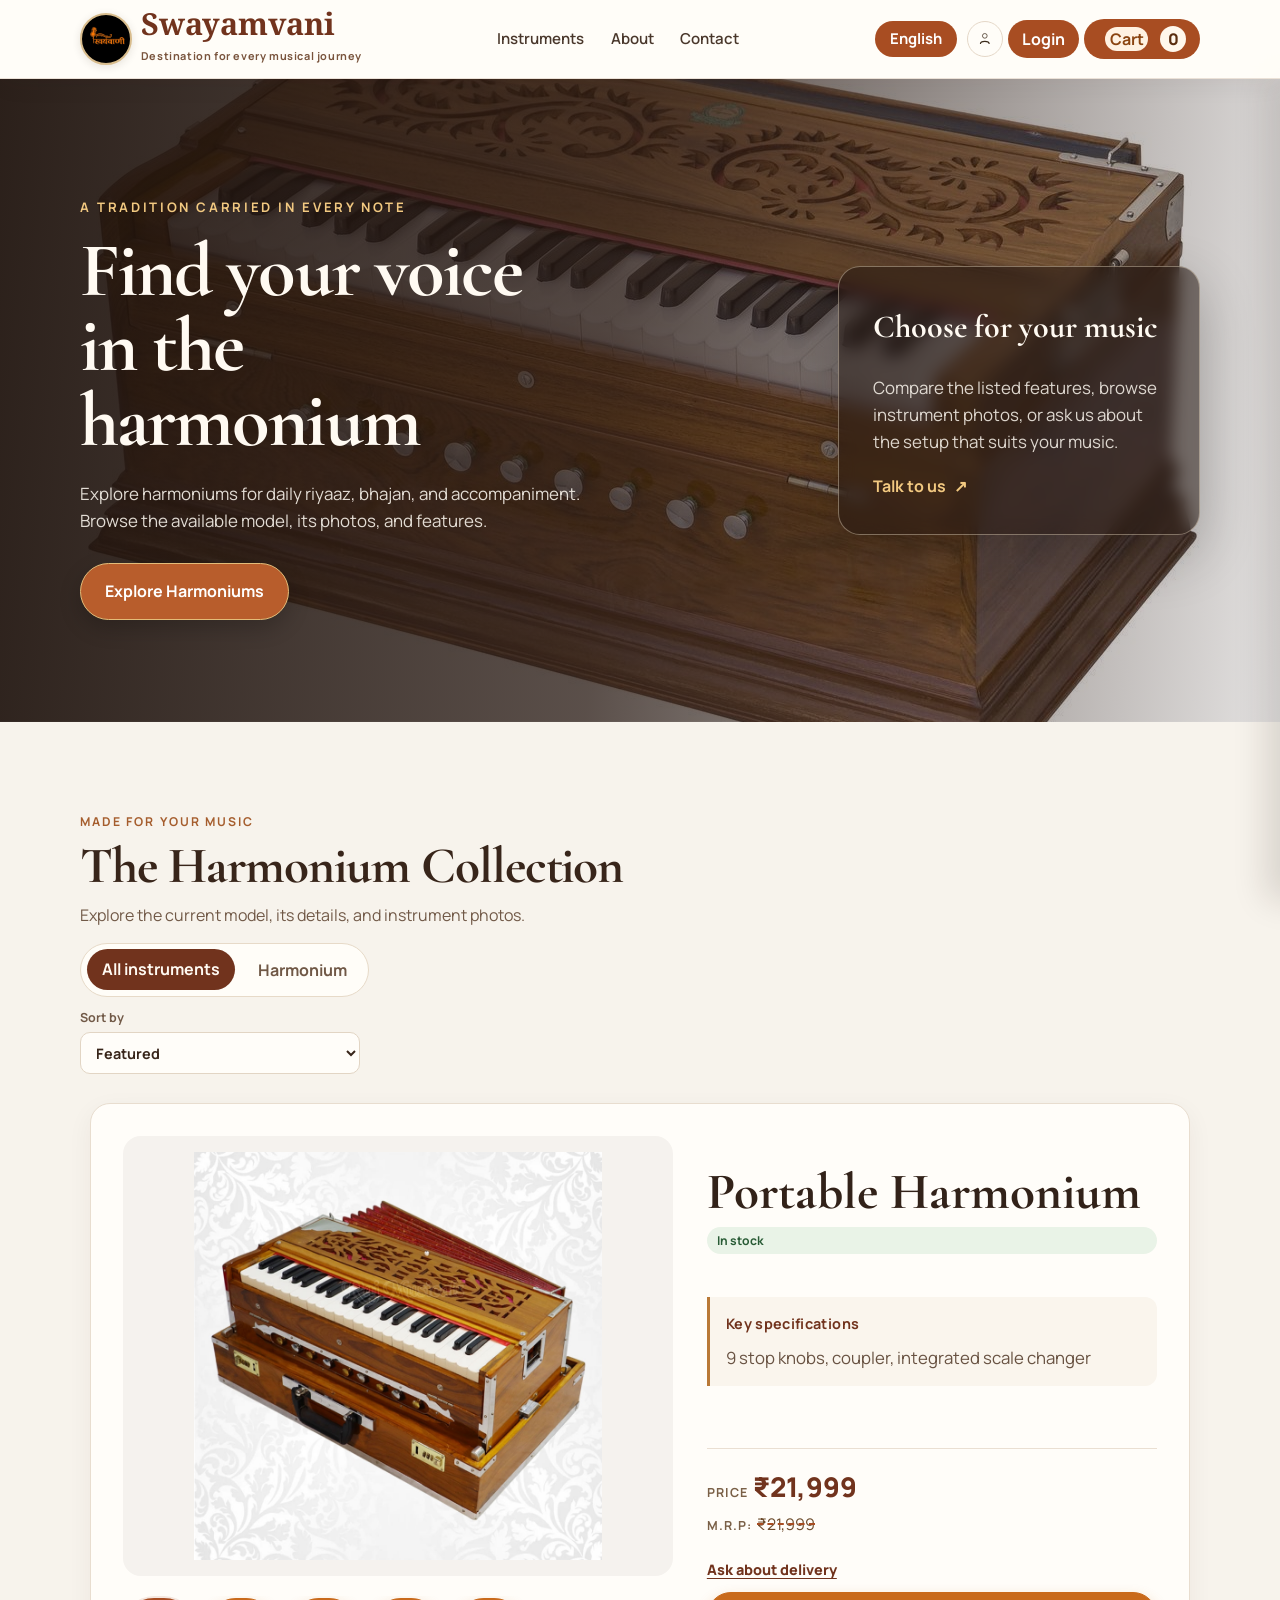
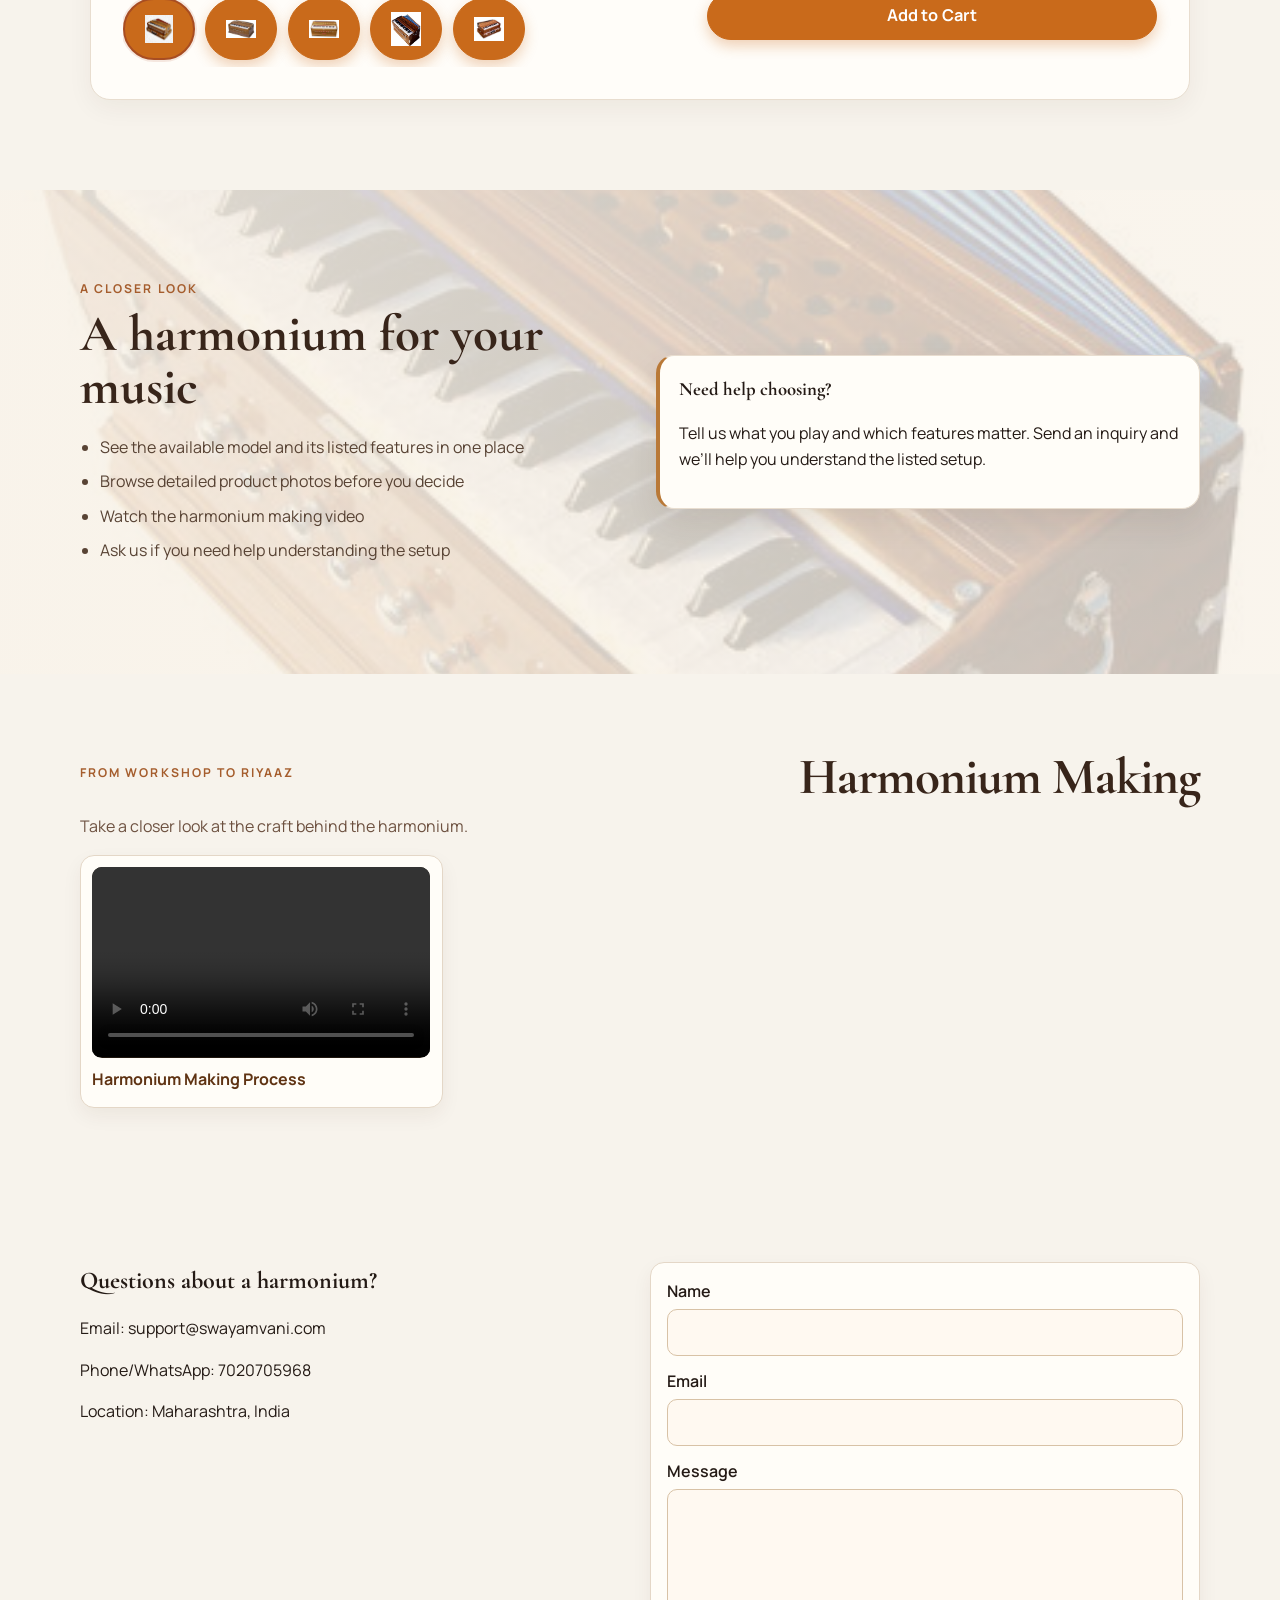
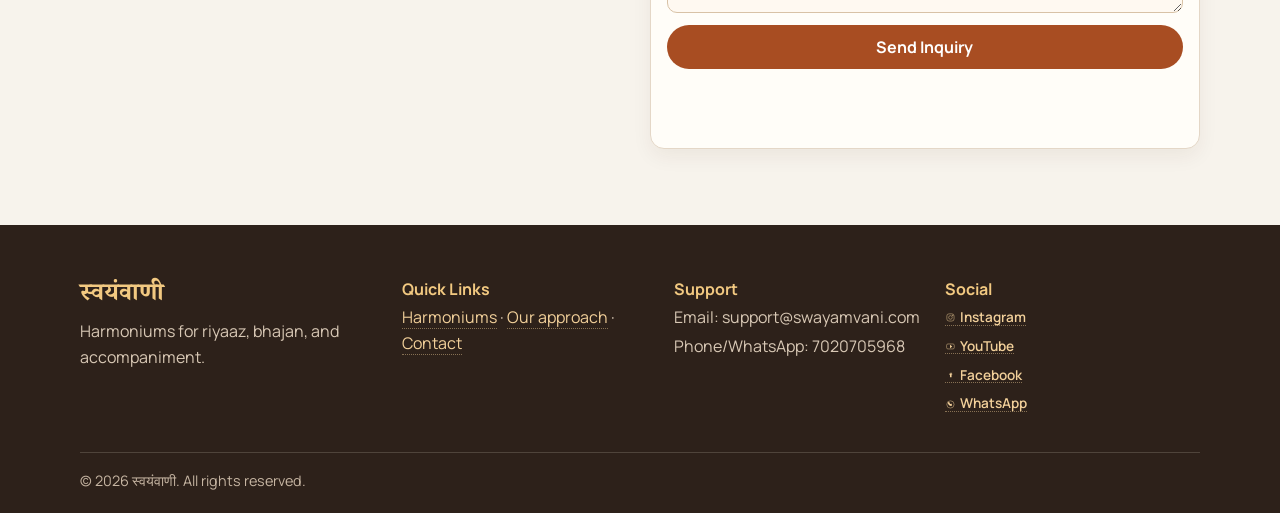
==== commit 5fd5079f: "confirm order email changes at admin side" ====
--- a/index.html
+++ b/index.html
@@ -3,6 +3,7 @@
   <head>
     <meta charset="UTF-8" />
     <meta name="viewport" content="width=device-width, initial-scale=1.0" />
+    <meta name="referrer" content="no-referrer" />
     <title>स्वयंवाणी Harmoniums | Harmoniums for Riyaaz</title>
     <meta
       name="description"
@@ -15,18 +16,21 @@
       href="https://fonts.googleapis.com/css2?family=Cormorant+Garamond:wght@500;700&family=Manrope:wght@400;600;700&display=swap"
       rel="stylesheet"
     />
-    <link rel="stylesheet" href="styles.css?v=20261113desktopsort2" />
+    <link rel="stylesheet" href="styles.css?v=20261114brandtagline1" />
   </head>
   <body>
     <header class="site-header">
       <div class="container nav-wrap">
         <a href="#" class="brand" aria-label="स्वयंवाणी Harmoniums home">
           <img src="logo.jpeg" alt="स्वयंवाणी Harmoniums" class="brand-logo" onerror="this.style.display='none'" />
-          <span id="brandText" class="brand-text">स्वयंवाणी</span>
+          <span class="brand-copy">
+            <span id="brandText" class="brand-text">स्वयंवाणी</span>
+            <span class="brand-tagline" data-i18n="brandTagline">Destination for every musical journey</span>
+          </span>
         </a>
         <nav class="main-nav" aria-label="Main navigation">
           <a href="#products" data-i18n="navProducts">Harmoniums</a>
-          <a href="#about" data-i18n="navAbout">Our approach</a>
+          <a href="#about" data-i18n="navAbout">About</a>
           <a href="#contact" data-i18n="navContact">Contact</a>
           <!-- Admin link hidden on customer-facing site -->
         </nav>
@@ -226,6 +230,7 @@
         <button id="closeCart" class="close-cart-icon" aria-label="Close cart">×</button>
       </div>
       <p id="cartDiscountHint" class="cart-alert" aria-live="polite"></p>
+      <p id="cartOrderReference" class="cart-alert" aria-live="polite" hidden></p>
   <div class="cart-body-grid">
         <div id="cartItems" class="cart-items"></div>
         <div class="cart-summary">
@@ -349,7 +354,7 @@
             <form id="customerForgotForm" class="inquiry-form customer-form hidden">
               <h4 data-i18n="customerForgotPassword">Forgot password?</h4>
               <p class="form-footnote" data-i18n="customerForgotDesc">
-                Enter the email tied to your account and we will email you a temporary password.
+                Enter your email and, if an account exists, we’ll send a secure password reset link.
               </p>
               <label>
                 <span data-i18n="labelEmail">Email</span>
@@ -358,6 +363,39 @@
               <button type="submit" data-i18n="customerSendReset">Send reset instructions</button>
               <p id="customerForgotStatus" class="form-status customer-auth-status" aria-live="polite"></p>
               <a href="#" id="backToLoginFromForgot" class="text-link" data-i18n="customerBackToLogin">Back to login</a>
+            </form>
+            <form id="customerResetForm" class="inquiry-form customer-form hidden">
+              <h4 data-i18n="customerResetTitle">Set a new password</h4>
+              <p class="form-footnote" data-i18n="customerResetDesc">Choose a new password for your account.</p>
+              <label>
+                <span data-i18n="customerPassword">New password</span>
+                <span class="password-field">
+                  <input type="password" id="customerResetPassword" minlength="6" required />
+                  <button type="button" class="password-toggle" data-target="customerResetPassword" onclick="togglePasswordById('customerResetPassword', this)" aria-label="Show password" aria-pressed="false">
+                    <svg class="password-eye" viewBox="0 0 24 24" aria-hidden="true">
+                      <path d="M2 12s3.5-6 10-6 10 6 10 6-3.5 6-10 6-10-6-10-6z" fill="none" stroke="currentColor" stroke-width="2"/>
+                      <circle cx="12" cy="12" r="3" fill="none" stroke="currentColor" stroke-width="2"/>
+                      <path class="password-eye-slash" d="M4 20L20 4" fill="none" stroke="currentColor" stroke-width="2"/>
+                    </svg>
+                  </button>
+                </span>
+              </label>
+              <label>
+                <span data-i18n="customerConfirmPassword">Confirm password</span>
+                <span class="password-field">
+                  <input type="password" id="customerResetConfirmPassword" minlength="6" required />
+                  <button type="button" class="password-toggle" data-target="customerResetConfirmPassword" onclick="togglePasswordById('customerResetConfirmPassword', this)" aria-label="Show password" aria-pressed="false">
+                    <svg class="password-eye" viewBox="0 0 24 24" aria-hidden="true">
+                      <path d="M2 12s3.5-6 10-6 10 6 10 6-3.5 6-10 6-10-6-10-6z" fill="none" stroke="currentColor" stroke-width="2"/>
+                      <circle cx="12" cy="12" r="3" fill="none" stroke="currentColor" stroke-width="2"/>
+                      <path class="password-eye-slash" d="M4 20L20 4" fill="none" stroke="currentColor" stroke-width="2"/>
+                    </svg>
+                  </button>
+                </span>
+              </label>
+              <button type="submit" data-i18n="customerResetSubmit">Reset password</button>
+              <p id="customerResetStatus" class="form-status customer-auth-status" aria-live="polite"></p>
+              <a href="#" id="backToLoginFromReset" class="text-link" data-i18n="customerBackToLogin">Back to login</a>
             </form>
             <form id="customerUpdateForm" class="inquiry-form customer-form hidden">
               <h4 data-i18n="customerUpdatePassword">Update password</h4>
@@ -497,8 +535,8 @@
     </footer>
 
     <script src="https://checkout.razorpay.com/v1/checkout.js"></script>
-    <script src="script.js?v=20261113delivery1"></script>
+    <script src="script.js?v=20261114passwordreset1"></script>
     <script src="inventory.js?v=20261112harmonium1"></script>
-    <script src="assets/orders/orders.js?v=20260322v1"></script>
+    <script src="assets/orders/orders.js?v=20261114orderref1"></script>
   </body>
 </html>
--- a/styles.css
+++ b/styles.css
@@ -97,6 +97,22 @@
   line-height: 1;
 }
 
+.brand-copy {
+  display: flex;
+  min-width: 0;
+  flex-direction: column;
+  align-items: flex-start;
+  gap: 0.18rem;
+}
+
+.brand-tagline {
+  color: #79543d;
+  font-size: 0.68rem;
+  font-weight: 700;
+  letter-spacing: 0.055em;
+  line-height: 1.25;
+}
+
 .main-nav {
   display: flex;
   gap: 1.2rem;
@@ -239,9 +255,9 @@
 }
 
 .profile-dropdown {
-  position: absolute;
-  top: calc(100% + 6px);
-  right: 0;
+  position: fixed;
+  top: var(--profile-dropdown-top, 8px);
+  left: var(--profile-dropdown-left, 8px);
   min-width: 160px;
   background: #fffaf3;
   border: 1px solid #e6d3bf;
@@ -251,13 +267,14 @@
   display: none;
   flex-direction: column;
   gap: 0.25rem;
-  z-index: 50;
+  z-index: 1000;
 }
 
 .profile-dropdown button {
   border: none;
   background: #fff;
   border-radius: 10px;
+  min-height: 44px;
   padding: 0.55rem 0.75rem;
   text-align: left;
   font-weight: 700;
@@ -271,7 +288,7 @@
   color: var(--accent-dark);
 }
 
-.profile-menu.open .profile-dropdown {
+.profile-dropdown.open {
   display: flex;
 }
 
@@ -2646,6 +2663,11 @@
 
   .brand-text {
     font-size: 1.6rem;
+  }
+
+  .brand-tagline {
+    font-size: 0.61rem;
+    letter-spacing: 0.035em;
   }
 
   .main-nav {
@@ -3158,6 +3180,7 @@
 .admin-eyebrow { margin: 0 0 0.35rem; color: #a65324; font-size: 0.72rem; font-weight: 800; letter-spacing: 0.16em; }
 .admin-login-card { max-width: 560px; padding: clamp(1.25rem, 4vw, 2rem); border: 1px solid #ead8c0; border-radius: 22px; background: rgba(255, 253, 248, 0.96); box-shadow: 0 18px 45px rgba(62, 38, 20, 0.09); }
 .admin-login-card h3 { margin-bottom: 1rem; font-size: 1.65rem; }
+.admin-login-status { margin: 0.5rem 0 0; color: #a22300; font-weight: 700; overflow-wrap: anywhere; }
 .admin-workspace { grid-template-columns: 250px minmax(0, 1fr); align-items: start; gap: clamp(1rem, 2.4vw, 2rem); margin-top: 1.5rem; }
 .admin-sidebar { position: sticky; top: 90px; display: flex; flex-direction: column; min-width: 0; padding: 1.1rem; border: 1px solid #e5d4bd; border-radius: 22px; background: #fffaf2; box-shadow: 0 14px 34px rgba(61, 37, 20, 0.08); }
 .admin-sidebar-brand { display: flex; align-items: center; gap: 0.7rem; padding: 0.25rem 0.2rem 1.1rem; border-bottom: 1px solid #eadfce; }
@@ -3290,6 +3313,7 @@
   .nav-wrap { gap: 0.45rem; }
   .brand-logo { width: 38px; height: 38px; }
   .brand-text { font-size: 1.35rem; }
+  .brand-tagline { font-size: 0.53rem; letter-spacing: 0.015em; }
   .header-actions { gap: 0.3rem; }
   .header-actions .auth-btn, .header-actions .orders-btn, .header-actions .cart-btn, .lang-switcher { padding-inline: 0.65rem; font-size: 0.83rem; }
   .product-grid:not(.single-harmonium) .product-card { grid-template-columns: 104px minmax(0, 1fr); gap: 0.55rem; padding: 0.65rem; }
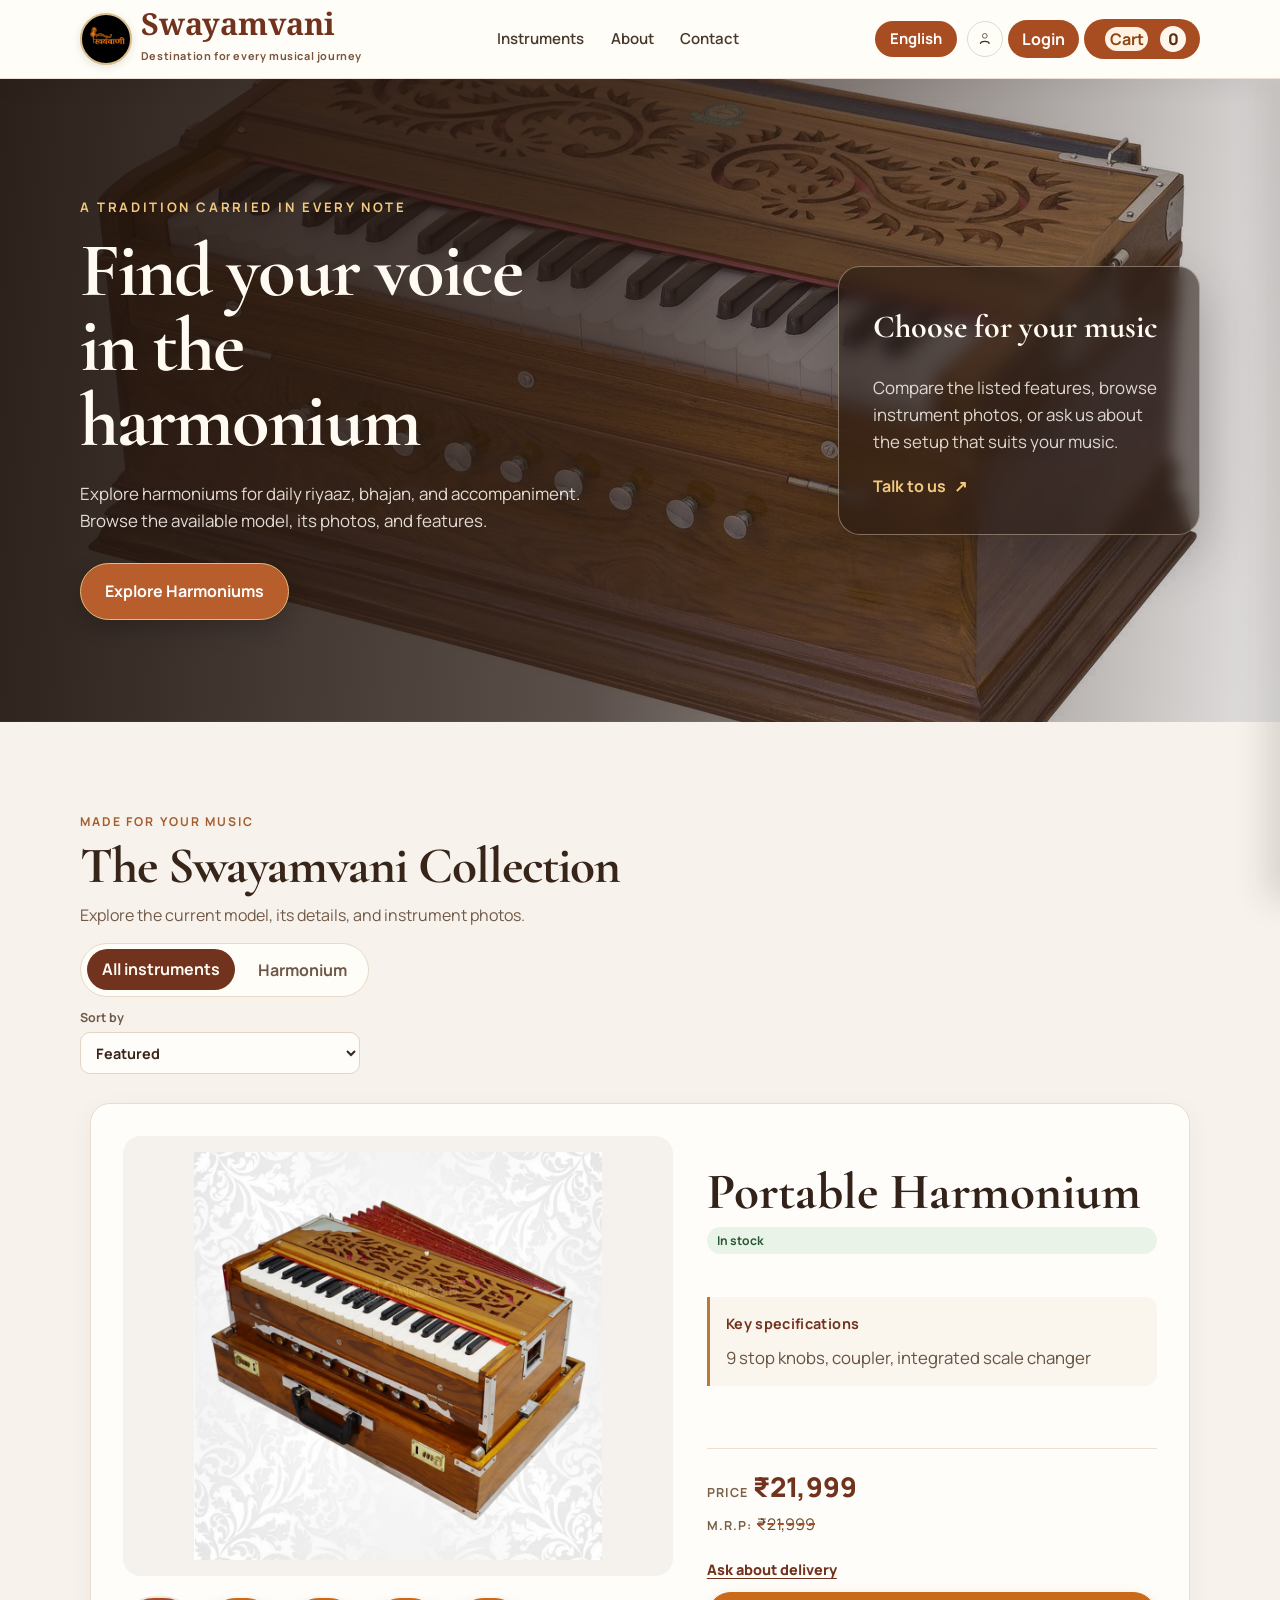
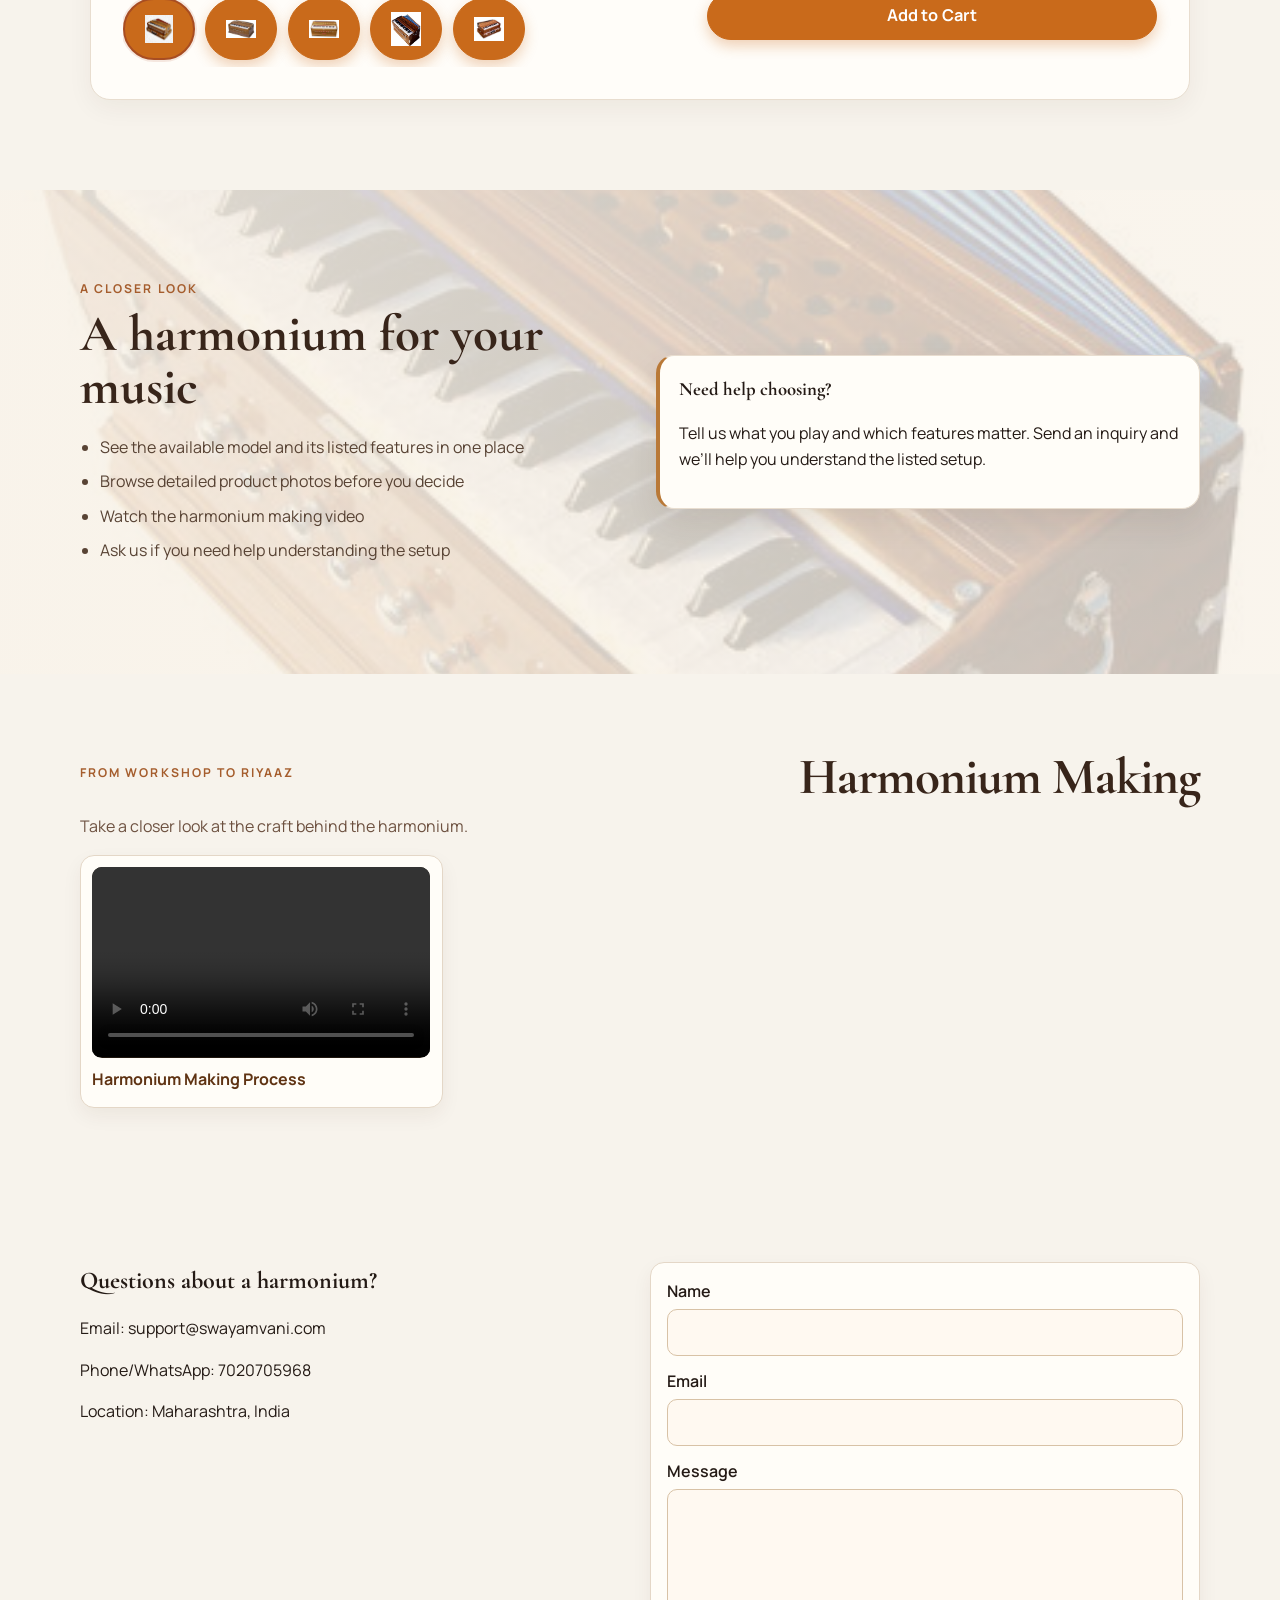
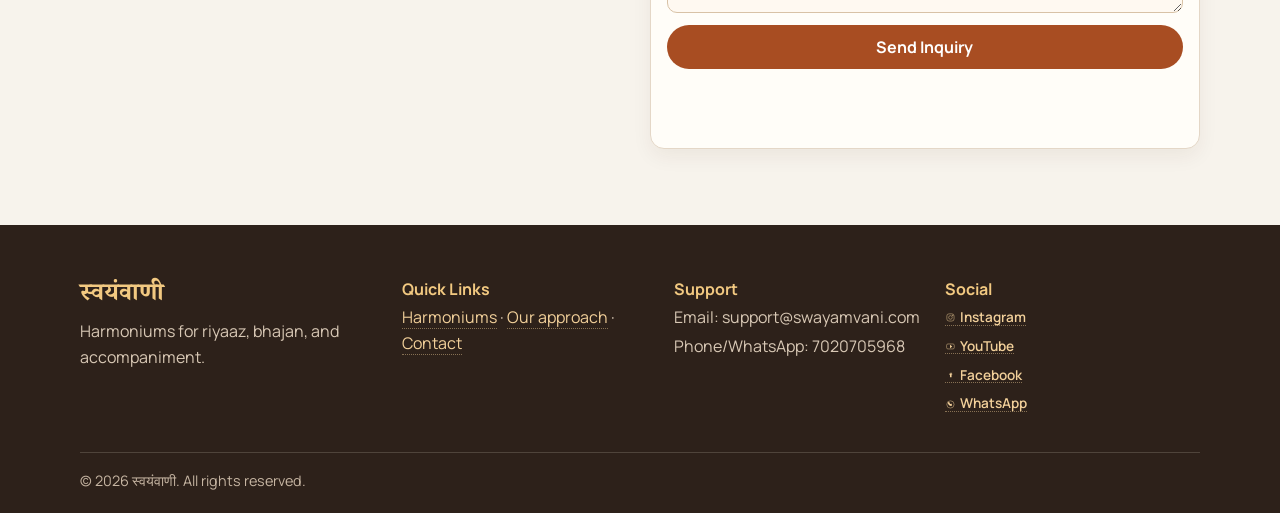
==== commit ae5897d3: "name change to swayamvani collection" ====
--- a/index.html
+++ b/index.html
@@ -16,7 +16,7 @@
       href="https://fonts.googleapis.com/css2?family=Cormorant+Garamond:wght@500;700&family=Manrope:wght@400;600;700&display=swap"
       rel="stylesheet"
     />
-    <link rel="stylesheet" href="styles.css?v=20261114brandtagline1" />
+    <link rel="stylesheet" href="styles.css?v=20261114profilemobile1" />
   </head>
   <body>
     <header class="site-header">
@@ -52,6 +52,7 @@
               </button>
               <div class="profile-dropdown" id="profileDropdown" role="menu" aria-hidden="true">
                 <button type="button" id="dropdownOrders" role="menuitem">Orders</button>
+                <button type="button" id="dropdownProfile" role="menuitem" data-i18n="dropdownMyProfile">My Profile</button>
                 <button type="button" id="dropdownLogout" role="menuitem">Logout</button>
               </div>
             </div>
@@ -134,7 +135,7 @@
           <div class="section-head">
             <div>
               <p class="eyebrow section-eyebrow" data-i18n="collectionEyebrow">Made for your music</p>
-              <h2 id="catalogTitle" data-i18n="featuredInstruments">The Harmonium Collection</h2>
+              <h2 id="catalogTitle" data-i18n="featuredInstruments">The Swayamvani Collection</h2>
               <p id="catalogIntro" class="section-intro" data-i18n="collectionIntro">Explore the current model, its details, and instrument photos.</p>
             </div>
             <div class="catalog-controls">
@@ -535,8 +536,8 @@
     </footer>
 
     <script src="https://checkout.razorpay.com/v1/checkout.js"></script>
-    <script src="script.js?v=20261114passwordreset1"></script>
+    <script src="script.js?v=20261114cartopenhandoff1"></script>
     <script src="inventory.js?v=20261112harmonium1"></script>
-    <script src="assets/orders/orders.js?v=20261114orderref1"></script>
+    <script src="assets/orders/orders.js?v=20261114cartopenhandoff1"></script>
   </body>
 </html>
--- a/styles.css
+++ b/styles.css
@@ -458,6 +458,7 @@
 
 .customer-profile {
   padding: 3rem 0 1rem;
+  scroll-margin-top: 90px;
 }
 
 .profile-card {
@@ -510,6 +511,60 @@
   border-radius: 999px;
   padding: 0.6rem 1.4rem;
   font-weight: 700;
+}
+
+@media (max-width: 600px) {
+  .customer-profile {
+    padding: 1.4rem 0 0.75rem;
+  }
+
+  .profile-card {
+    padding: 1.1rem;
+    gap: 0.85rem;
+  }
+
+  .profile-text h2 {
+    font-size: 1.55rem;
+  }
+
+  .profile-text p {
+    font-size: 0.95rem;
+  }
+
+  .profile-details {
+    gap: 0.8rem;
+  }
+
+  .profile-field {
+    display: grid;
+    grid-template-columns: minmax(0, 1fr);
+    justify-content: start;
+    align-items: start;
+    gap: 0.12rem;
+    min-width: 0;
+    padding-bottom: 0.55rem;
+    border-bottom: 1px solid rgba(109, 81, 64, 0.12);
+  }
+
+  .profile-field span {
+    font-size: 0.88rem;
+  }
+
+  .profile-field strong {
+    display: block;
+    min-width: 0;
+    max-width: 100%;
+    font-size: 1rem;
+    line-height: 1.45;
+    overflow-wrap: anywhere;
+    word-break: break-word;
+  }
+
+  .profile-edit-btn {
+    align-self: stretch;
+    min-height: 48px;
+    padding: 0.7rem 1rem;
+  }
 }
 
 .offers-section {
@@ -862,6 +917,16 @@
   padding: 0.85rem;
   background: #fff;
   box-shadow: 0 10px 24px rgba(52, 26, 12, 0.08);
+  cursor: pointer;
+  transition: border-color 0.18s ease, box-shadow 0.18s ease, transform 0.18s ease;
+}
+
+.order-card:hover,
+.order-card:focus-visible {
+  border-color: #c98c50;
+  box-shadow: 0 12px 28px rgba(52, 26, 12, 0.14);
+  outline: none;
+  transform: translateY(-1px);
 }
 
 .order-card-head {
@@ -891,6 +956,57 @@
 
 .order-items {
   margin: 0.35rem 0;
+}
+
+.order-item-list {
+  display: grid;
+  gap: 0.65rem;
+  margin: 0.75rem 0;
+}
+
+.order-item-row {
+  display: flex;
+  align-items: center;
+  gap: 0.8rem;
+  min-width: 0;
+}
+
+.order-item-image {
+  width: 72px;
+  height: 72px;
+  flex: 0 0 72px;
+  border-radius: 10px;
+  border: 1px solid #ecd9c4;
+  object-fit: cover;
+  background: #fffaf3;
+}
+
+.order-item-info {
+  display: grid;
+  gap: 0.18rem;
+  min-width: 0;
+}
+
+.order-item-info strong {
+  overflow-wrap: anywhere;
+}
+
+.order-item-info span,
+.order-shipping,
+.order-card-hint {
+  color: #7f6248;
+  font-size: 0.92rem;
+}
+
+.order-shipping {
+  margin: 0.3rem 0;
+  overflow-wrap: anywhere;
+}
+
+.order-card-hint {
+  margin: 0.5rem 0 0;
+  font-weight: 700;
+  color: #8a4927;
 }
 
 .order-total {
